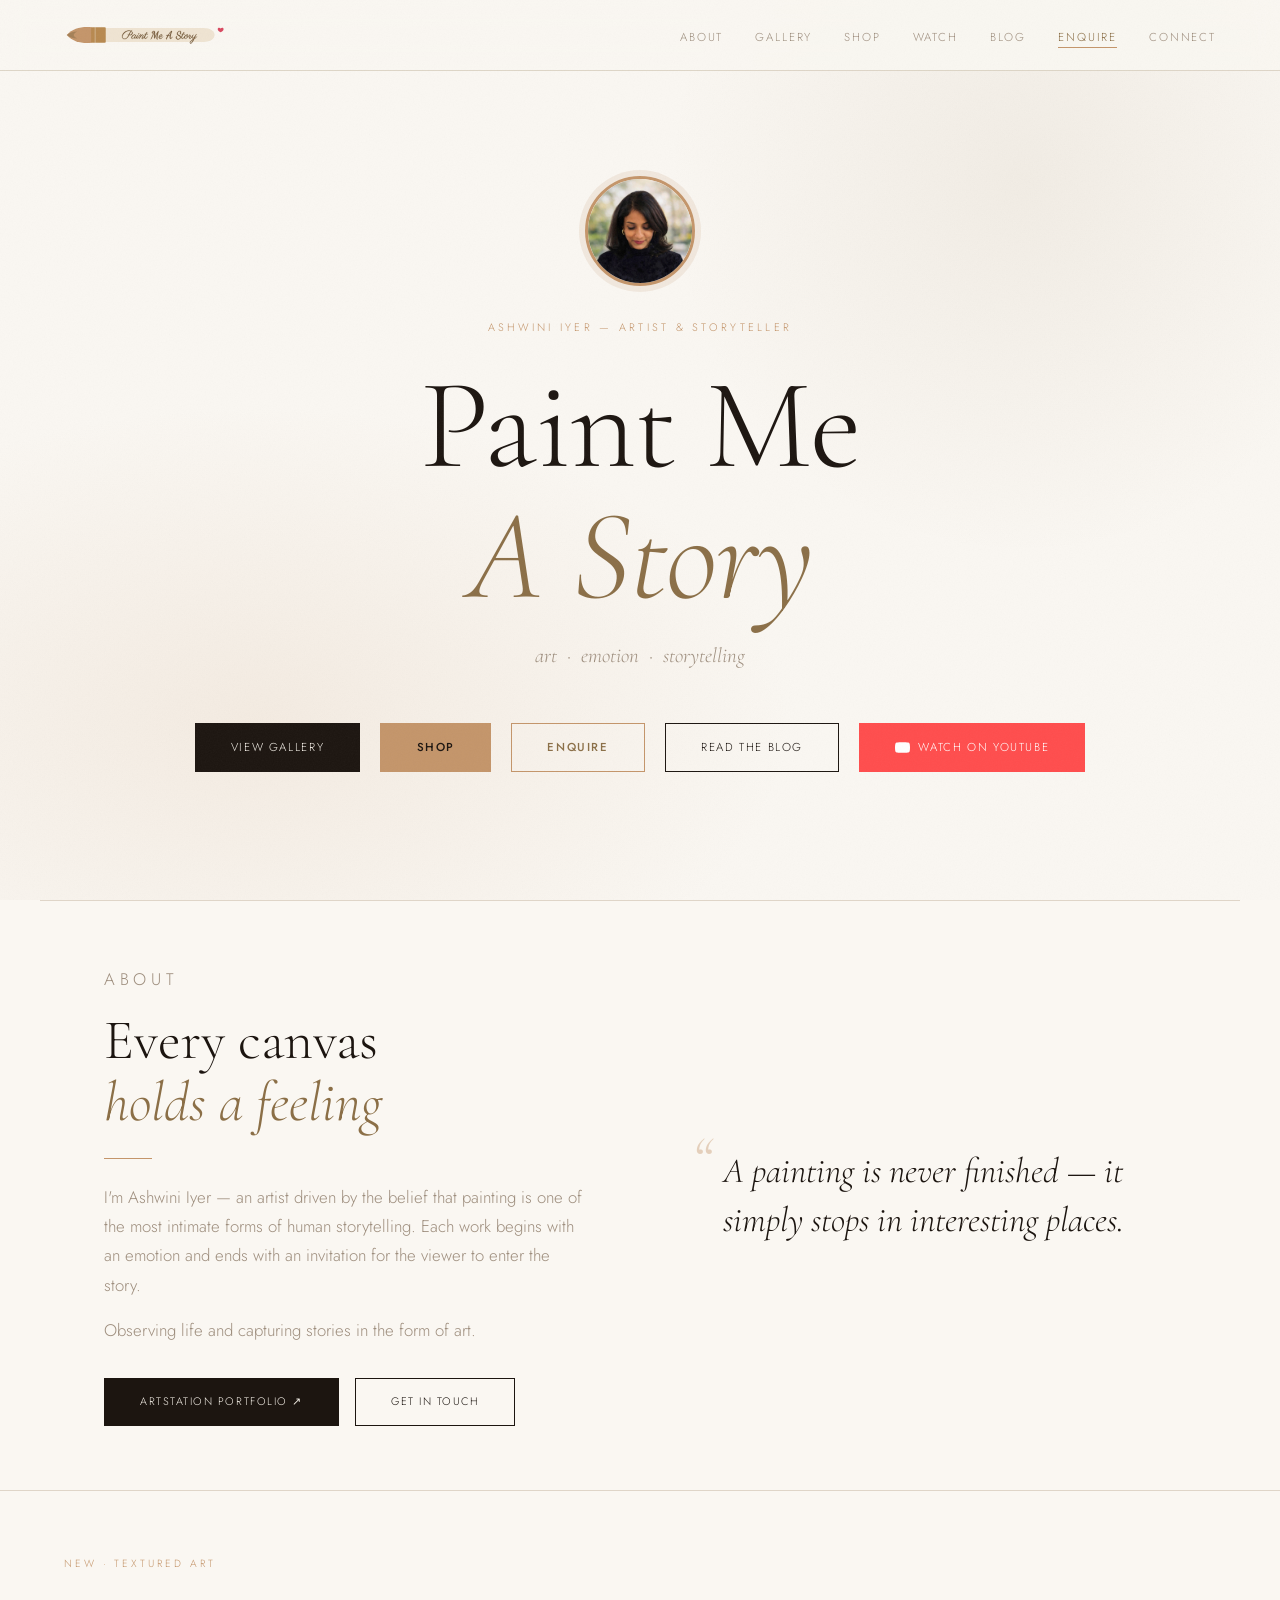
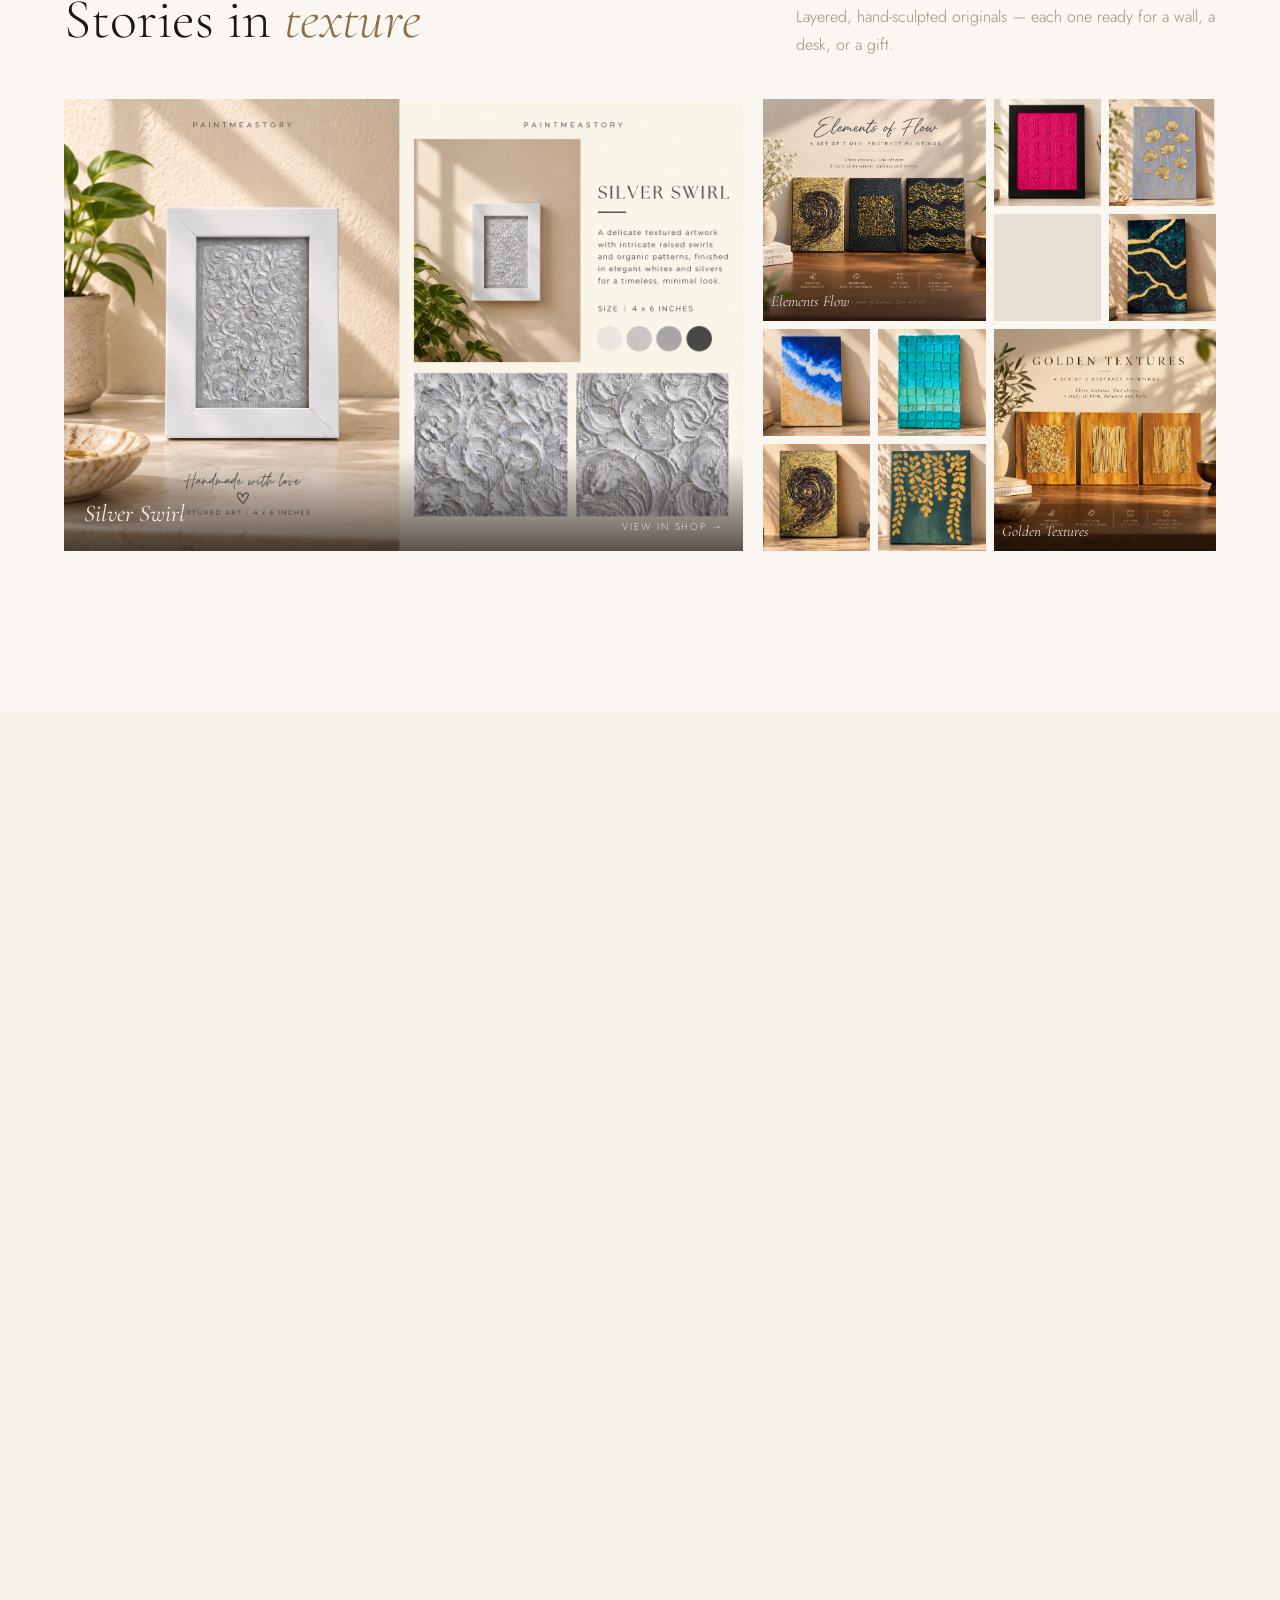
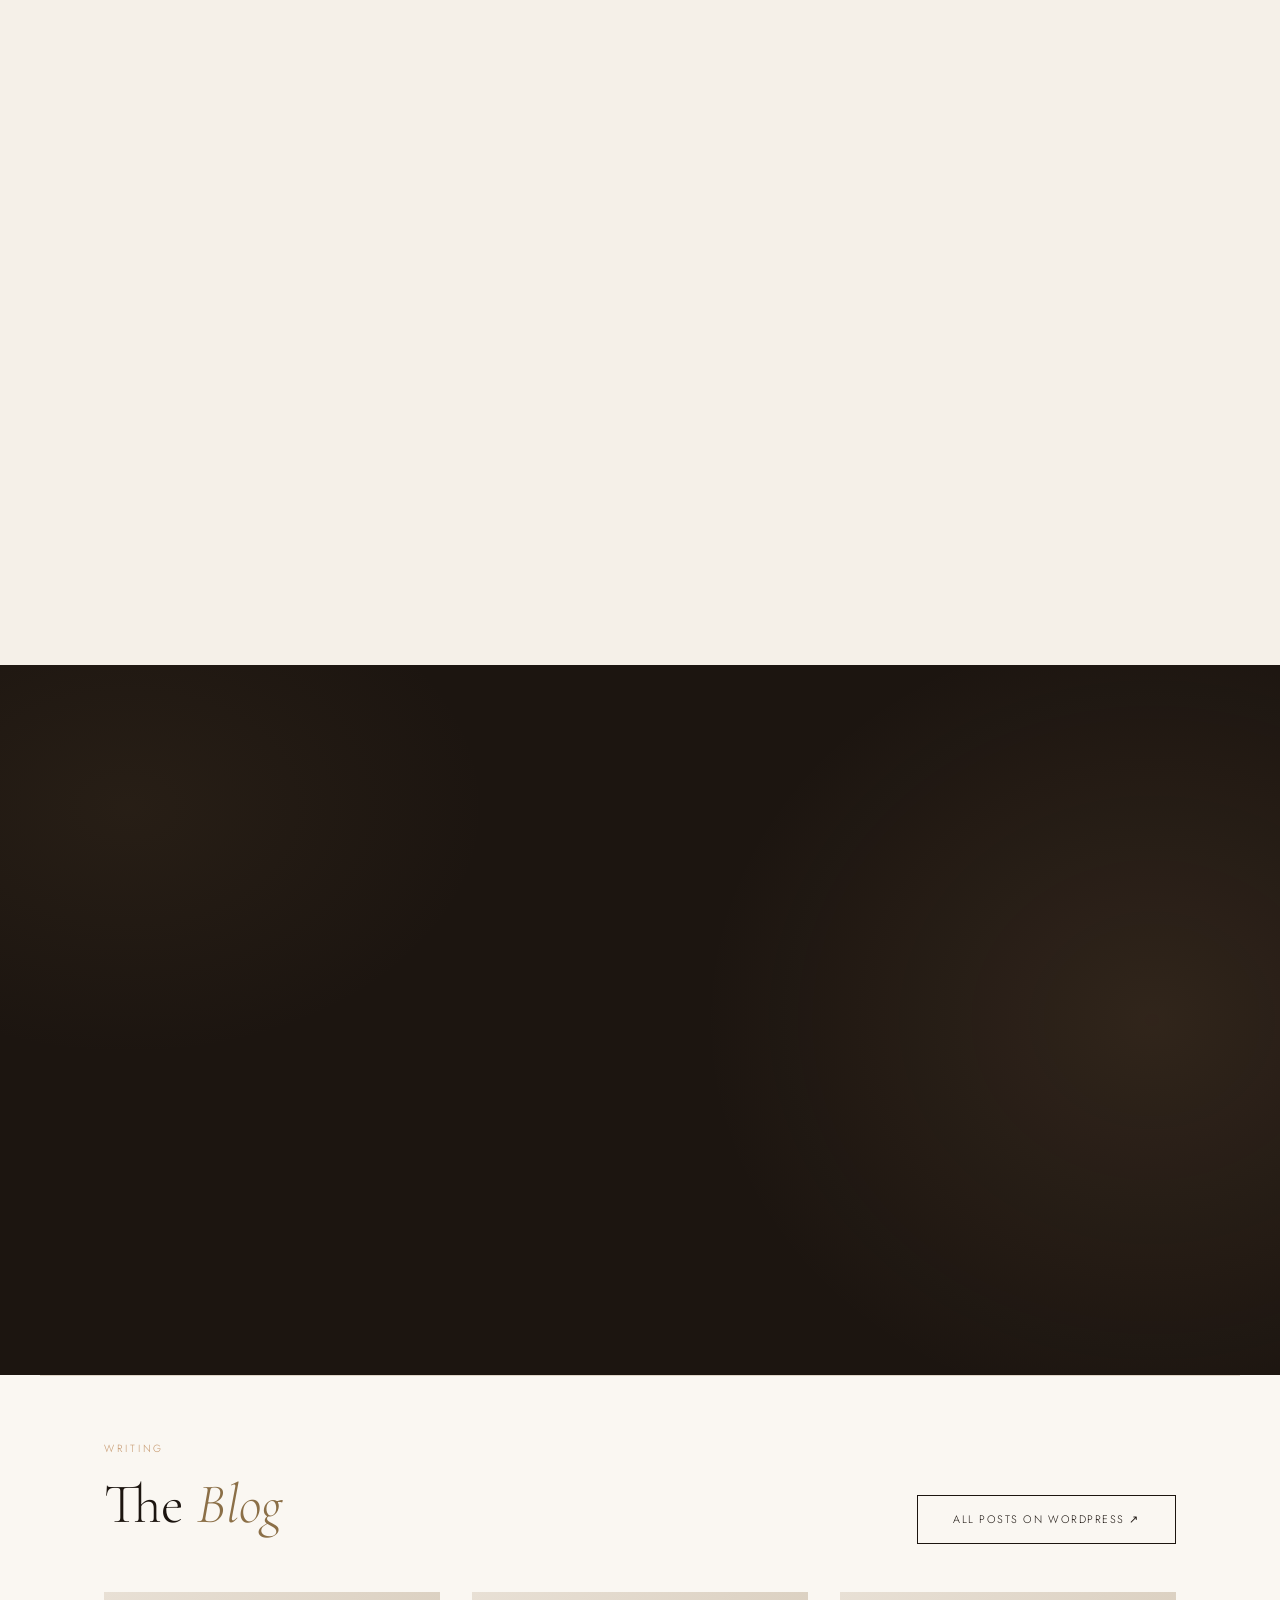
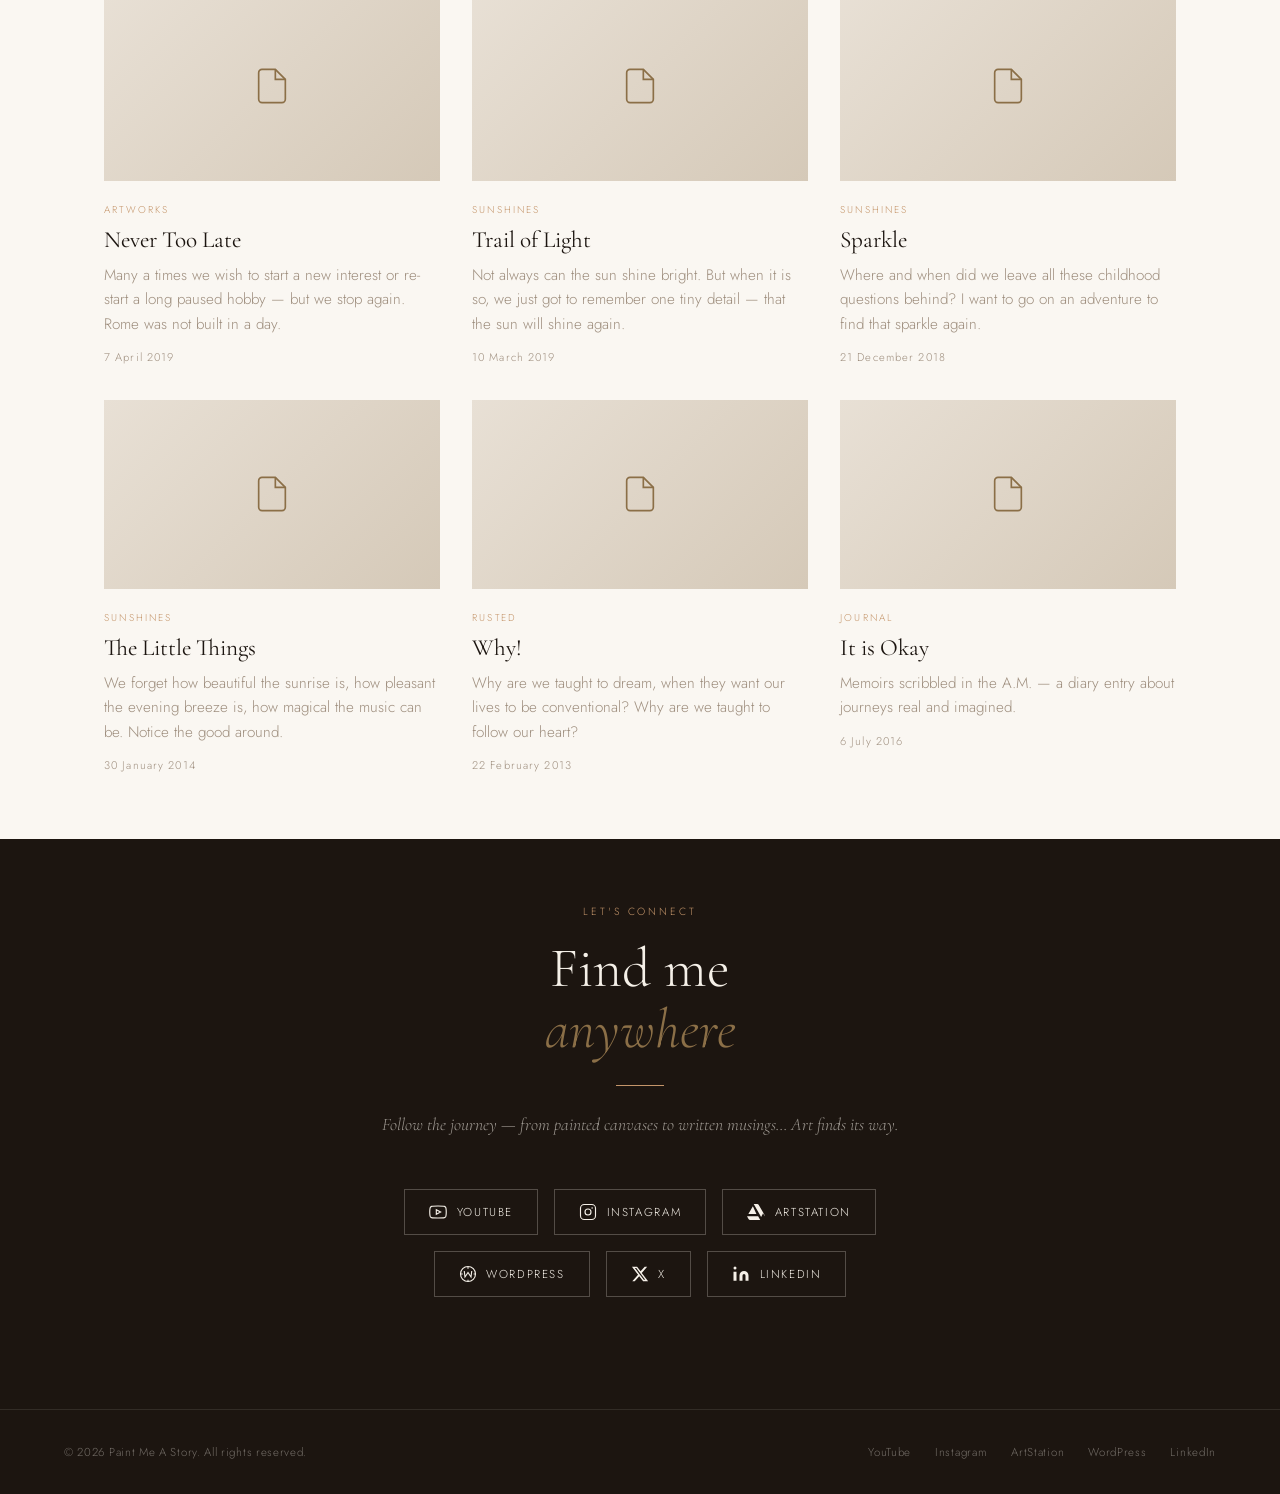
==== index.html @ 8c38423f "Update index.html" ====
<!DOCTYPE html>
<html lang="en">
<head>
  <meta charset="UTF-8" />
  <meta name="viewport" content="width=device-width, initial-scale=1.0" />
  <title>Paint Me A Story — art. emotion. storytelling.</title>
  <!-- LINK PREVIEWS (WhatsApp, Instagram, Facebook, X, LinkedIn…) -->
  <meta name="description" content="Paintings, textured art, stories and more." />
  <meta property="og:type" content="website" />
  <meta property="og:site_name" content="Paint Me A Story" />
  <meta property="og:url" content="https://www.paintmeastory.com/" />
  <meta property="og:title" content="Paint Me A Story — Ashwini Iyer" />
  <meta property="og:description" content="Paintings, textured art, stories and more." />
  <meta property="og:image" content="https://www.paintmeastory.com/images/share-home.jpg?v=3" />
  <meta property="og:image:secure_url" content="https://www.paintmeastory.com/images/share-home.jpg?v=3" />
  <meta property="og:image:type" content="image/jpeg" />
  <meta property="og:image:width" content="1200" />
  <meta property="og:image:height" content="630" />
  <meta property="og:image:alt" content="Paint Me A Story — textured paintings by Ashwini Iyer" />
  <meta name="twitter:card" content="summary_large_image" />
  <meta name="twitter:title" content="Paint Me A Story — Ashwini Iyer" />
  <meta name="twitter:description" content="Paintings, textured art, stories and more." />
  <meta name="twitter:image" content="https://www.paintmeastory.com/images/share-home.jpg?v=3" />
  <link rel="canonical" href="https://www.paintmeastory.com/" />

  <!-- FAVICON: palette icon, no extra file needed -->
  <link rel="icon" href="/logo/favicon.ico" sizes="48x48" />
  <link rel="icon" type="image/png" sizes="192x192" href="/logo/favicon.png" />
  <link rel="icon" type="image/svg+xml" href="/logo/favicon.svg" />
  <link rel="apple-touch-icon" href="/logo/apple-touch-icon.png" />

  <link rel="preconnect" href="https://fonts.googleapis.com" />
  <link rel="preconnect" href="https://fonts.gstatic.com" crossorigin />
  <link href="https://fonts.googleapis.com/css2?family=Cormorant+Garamond:ital,wght@0,300;0,400;0,600;1,300;1,400&family=Jost:wght@300;400;500&display=swap" rel="stylesheet" />

  <style>
    *, *::before, *::after { box-sizing: border-box; margin: 0; padding: 0; }
    :root {
      --cream:  #f5f0e8; --paper:  #faf7f2; --ink:    #1c1510;
      --warm:   #8b6f47; --accent: #c4956a; --muted:  #9e8e7e;
      --rule:   rgba(139,111,71,.25);
      --serif:  'Cormorant Garamond', Georgia, serif;
      --sans:   'Jost', sans-serif;
      --max:    1200px; --gap: clamp(2rem, 5vw, 4rem);
    }
    html { scroll-behavior: smooth; }
    body { background: var(--paper); color: var(--ink); font-family: var(--sans); font-size: 1.08rem; font-weight: 300; line-height: 1.75; overflow-x: hidden; }
    body::before { content: ''; position: fixed; inset: 0; background-image: url("data:image/svg+xml,%3Csvg xmlns='http://www.w3.org/2000/svg' width='200' height='200'%3E%3Cfilter id='n'%3E%3CfeTurbulence type='fractalNoise' baseFrequency='.75' numOctaves='4' stitchTiles='stitch'/%3E%3CfeColorMatrix type='saturate' values='0'/%3E%3C/filter%3E%3Crect width='100%25' height='100%25' filter='url(%23n)' opacity='.04'/%3E%3C/svg%3E"); pointer-events: none; z-index: 9999; }

    /* NAV */
    nav { position: fixed; top: 0; left: 0; right: 0; z-index: 100; padding: 1.25rem var(--gap); display: flex; align-items: center; justify-content: space-between; background: rgba(250,247,242,.88); backdrop-filter: blur(12px); border-bottom: 1px solid var(--rule); transition: padding .3s; }
    nav.scrolled { padding: .75rem var(--gap); }
    .nav-logo { font-family: var(--serif); font-size: 1.15rem; font-weight: 400; letter-spacing: .04em; color: var(--ink); text-decoration: none; }
    .logo-img { display: block; }   /* size is set inside logo/logo.svg */
    @media (max-width: 600px) { .logo-img { transform: scale(.67); transform-origin: left center; } }   /* 2/3 size on phones */
    .nav-links { display: flex; gap: 2rem; list-style: none; }
    .nav-links a { font-size: .72rem; letter-spacing: .16em; text-transform: uppercase; color: var(--muted); text-decoration: none; transition: color .2s; }
    .nav-links a:hover { color: var(--ink); }

    /* HERO */
    #hero { min-height: 100svh; display: grid; place-items: center; text-align: center; padding: 8rem var(--gap) 5rem; position: relative; overflow: hidden; }
    #hero::after { content: ''; position: absolute; inset: 0; background: radial-gradient(ellipse 60% 50% at 20% 80%, rgba(196,149,106,.12) 0%, transparent 70%), radial-gradient(ellipse 40% 60% at 80% 20%, rgba(139,111,71,.08) 0%, transparent 70%); pointer-events: none; }
    .hero-inner { position: relative; z-index: 1; }
    .hero-photo-wrap { margin-bottom: 2rem; opacity: 0; animation: fadeUp .8s .1s forwards; }
    .hero-photo { width: 110px; height: 110px; border-radius: 50%; object-fit: cover; border: 3px solid var(--accent); box-shadow: 0 0 0 6px rgba(196,149,106,.15); display: block; margin: 0 auto; }
    .hero-photo-placeholder { width: 110px; height: 110px; border-radius: 50%; background: linear-gradient(135deg,#e8e0d5,#d5c9b8); border: 3px solid var(--accent); box-shadow: 0 0 0 6px rgba(196,149,106,.15); display: flex; align-items: center; justify-content: center; margin: 0 auto; }
    .hero-eyebrow { font-size: .68rem; letter-spacing: .3em; text-transform: uppercase; color: var(--accent); margin-bottom: 1.5rem; opacity: 0; animation: fadeUp .8s .2s forwards; }
    .hero-title { font-family: var(--serif); font-size: clamp(3.5rem,10vw,8rem); font-weight: 300; line-height: 1.02; letter-spacing: -.01em; margin-bottom: 1rem; opacity: 0; animation: fadeUp .9s .4s forwards; }
    .hero-title em { font-style: italic; color: var(--warm); }
    .hero-sub { font-family: var(--serif); font-size: clamp(1rem,2vw,1.3rem); font-style: italic; color: var(--muted); margin-bottom: 3rem; opacity: 0; animation: fadeUp .9s .6s forwards; }
    .hero-cta { display: inline-flex; gap: 1.25rem; flex-wrap: wrap; justify-content: center; opacity: 0; animation: fadeUp .9s .8s forwards; }

    /* BUTTONS */
    .btn { font-family: var(--sans); font-size: .72rem; letter-spacing: .14em; text-transform: uppercase; text-decoration: none; padding: .85rem 2.2rem; border: 1px solid currentColor; transition: background .25s, color .25s; display: inline-flex; align-items: center; gap: .5rem; }
    .btn-dark  { background: var(--ink); color: var(--cream); border-color: var(--ink); }
    .btn-dark:hover  { background: var(--warm); border-color: var(--warm); }
    .btn-ghost { background: transparent; color: var(--ink); }
    .btn-gold { background: transparent; color: var(--warm); border-color: var(--accent); font-weight: 500; }
    .btn-gold:hover { background: var(--accent); color: var(--ink); border-color: var(--accent); }
    .btn-ghost:hover { background: var(--ink); color: var(--cream); }
    .btn-accent { background: var(--accent); color: var(--ink); border-color: var(--accent); font-weight: 500; }
    .btn-accent:hover { background: var(--warm); border-color: var(--warm); color: var(--cream); }
    .btn-outline-light { background: transparent; color: var(--cream); border-color: rgba(245,240,232,.4); }
    .btn-outline-light:hover { background: rgba(245,240,232,.08); border-color: var(--cream); }
    .btn-yt { background: #ff4d4d; color: #fff !important; border-color: #ff4d4d; }
    .btn-yt:hover { background: #cc0000; border-color: #cc0000; }

    /* SHARED */
    section { padding: var(--gap) var(--gap); }
    .section-label { font-size: .65rem; letter-spacing: .28em; text-transform: uppercase; color: var(--accent); margin-bottom: 1rem; }
    .section-title { font-family: var(--serif); font-size: clamp(2rem,5vw,3.5rem); font-weight: 300; line-height: 1.1; margin-bottom: .5rem; }
    .section-title em { font-style: italic; color: var(--warm); }
    .divider { width: 48px; height: 1px; background: var(--accent); margin: 1.5rem 0; }

    /* ABOUT */
    #about { max-width: var(--max); margin: 0 auto; display: grid; grid-template-columns: 1fr 1fr; gap: clamp(3rem,8vw,8rem); align-items: center; border-top: 1px solid var(--rule); }
    .about-text p { color: var(--muted); font-size: 1.05rem; margin-bottom: 1rem; }
    .about-quote { font-family: var(--serif); font-size: clamp(1.4rem,3vw,2.2rem); font-style: italic; line-height: 1.4; color: var(--ink); position: relative; padding-left: 2rem; }
    .about-quote::before { content: '\201C'; position: absolute; left: 0; top: -.3em; font-size: 4rem; color: var(--accent); opacity: .4; font-family: var(--serif); line-height: 1; }

    /* GALLERY */
    #gallery { background: var(--cream); max-width: 100%; }
    .gallery-header { max-width: var(--max); margin: 0 auto 3rem; display: flex; justify-content: space-between; align-items: flex-end; flex-wrap: wrap; gap: 1rem; }
    .gallery-grid { max-width: var(--max); margin: 0 auto; columns: 3; column-gap: 1rem; }
    .gallery-item { break-inside: avoid; margin-bottom: 1rem; overflow: hidden; position: relative; cursor: pointer; }
    .gallery-item img { width: 100%; display: block; transition: transform .5s cubic-bezier(.25,.46,.45,.94); filter: saturate(.9); }
    .gallery-item:hover img { transform: scale(1.04); filter: saturate(1); }
    .gallery-overlay { position: absolute; inset: 0; background: linear-gradient(to top,rgba(28,21,16,.7) 0%,transparent 50%); opacity: 0; transition: opacity .35s; display: flex; align-items: flex-end; padding: 1.25rem; }
    .gallery-item:hover .gallery-overlay { opacity: 1; }
    .gallery-overlay span { font-family: var(--serif); font-style: italic; font-size: 1rem; color: var(--cream); }
    .gallery-placeholder { background: linear-gradient(135deg,#e8e0d5 25%,#ddd5c8 100%); aspect-ratio: 3/4; display: flex; align-items: center; justify-content: center; }
    .gallery-placeholder:nth-child(2n) { aspect-ratio: 4/3; }
    .gallery-placeholder:nth-child(3n) { aspect-ratio: 1/1; }
    .gallery-placeholder svg { opacity: .25; }
    .load-more-wrap { text-align: center; margin-top: 2.5rem; }

    /* SHOP */
    #shop { background: var(--ink); color: var(--cream); position: relative; overflow: hidden; }
    #shop::before { content: ''; position: absolute; inset: 0; background: radial-gradient(ellipse 50% 80% at 90% 50%,rgba(196,149,106,.12) 0%,transparent 70%), radial-gradient(ellipse 40% 50% at 10% 20%,rgba(139,111,71,.1) 0%,transparent 70%); pointer-events: none; }
    .shop-inner { max-width: var(--max); margin: 0 auto; display: grid; grid-template-columns: 1fr 1fr; gap: clamp(3rem,8vw,8rem); align-items: start; position: relative; z-index: 1; }
    #shop .section-label { color: var(--accent); }
    #shop .section-title { color: var(--cream); }
    #shop .section-title em { color: var(--accent); }
    #shop .divider { background: var(--accent); }
    .shop-desc { color: rgba(245,240,232,.65); font-size: 1.05rem; margin-bottom: 1.5rem; }
    .shop-cta { margin-top: 2rem; display: flex; gap: 1rem; flex-wrap: wrap; }
    .shop-more { margin-top: 1.4rem; font-size: .8rem; }
    .shop-more a { color: rgba(245,240,232,.55); text-decoration: none; border-bottom: 1px solid rgba(245,240,232,.25); padding-bottom: 2px; }
    .shop-more a:hover { color: var(--accent); border-color: var(--accent); }
    #shop .anchor { position: absolute; top: 0; scroll-margin-top: 70px; }
    .shop-inner { align-items: center; }

    /* Shop clickable category cards */
    .shop-cards { display: grid; grid-template-columns: 1fr 1fr; gap: .85rem; }
    .shop-card { background: rgba(245,240,232,.06); border: 1px solid rgba(245,240,232,.12); padding: 1.4rem 1.2rem; text-decoration: none; display: flex; flex-direction: column; gap: .5rem; transition: background .25s, border-color .25s, transform .2s; }
    .shop-card:hover { background: rgba(196,149,106,.13); border-color: rgba(196,149,106,.5); transform: translateY(-3px); }
    .shop-card svg { opacity: .6; flex-shrink: 0; }
    .shop-card-label { font-family: var(--serif); font-size: 1.1rem; font-style: italic; color: var(--cream); }
    .shop-card-desc { font-size: .78rem; color: rgba(245,240,232,.45); line-height: 1.5; }
    .shop-card-cta { font-size: .65rem; letter-spacing: .15em; text-transform: uppercase; color: var(--accent); margin-top: auto; padding-top: .5rem; }

    /* YOUTUBE */
    #youtube { background: var(--paper); border-top: 1px solid var(--rule); }
    .youtube-inner { max-width: var(--max); margin: 0 auto; }
    .youtube-header { display: flex; justify-content: space-between; align-items: flex-end; flex-wrap: wrap; gap: 1rem; margin-bottom: 2.5rem; }
    .youtube-grid { display: grid; grid-template-columns: 1fr 1fr; gap: 1.5rem; }
    .yt-embed-wrap { position: relative; padding-bottom: 56.25%; height: 0; overflow: hidden; background: var(--ink); }
    .yt-embed-wrap iframe { position: absolute; top: 0; left: 0; width: 100%; height: 100%; border: none; }
    .yt-caption { font-family: var(--serif); font-style: italic; font-size: .95rem; color: var(--muted); margin-top: .6rem; }

    /* BLOG */
    #blog { max-width: var(--max); margin: 0 auto; border-top: 1px solid var(--rule); }
    .blog-grid { display: grid; grid-template-columns: repeat(auto-fill,minmax(280px,1fr)); gap: 2rem; margin-top: 2.5rem; }
    .blog-card { text-decoration: none; color: inherit; display: block; }
    .blog-card-img { width: 100%; aspect-ratio: 16/9; object-fit: cover; display: block; filter: saturate(.85); transition: filter .3s, transform .4s; }
    .blog-card-img-wrap { overflow: hidden; }
    .blog-card:hover .blog-card-img { filter: saturate(1.05); transform: scale(1.03); }
    .blog-card-body { padding: 1.25rem 0 0; }
    .blog-tag { font-size: .62rem; letter-spacing: .22em; text-transform: uppercase; color: var(--accent); margin-bottom: .5rem; }
    .blog-card-title { font-family: var(--serif); font-size: 1.45rem; font-weight: 400; line-height: 1.25; margin-bottom: .5rem; }
    .blog-card-excerpt { font-size: .95rem; color: var(--muted); line-height: 1.6; }
    .blog-card-date { font-size: .7rem; color: var(--muted); letter-spacing: .1em; margin-top: .75rem; }
    .blog-placeholder-img { width: 100%; aspect-ratio: 16/9; background: linear-gradient(135deg,#e8e0d5,#d5c9b8); display: flex; align-items: center; justify-content: center; }

    /* CONNECT */
    #connect { background: var(--ink); color: var(--cream); text-align: center; }
    #connect .section-label { color: var(--accent); }
    #connect .section-title { color: var(--cream); }
    #connect .divider { background: var(--accent); margin-inline: auto; }
    .connect-inner { max-width: 600px; margin: 0 auto; }
    .connect-desc { color: rgba(245,240,232,.6); margin-bottom: 3rem; font-family: var(--serif); font-style: italic; font-size: 1.1rem; }
    .social-grid { display: flex; flex-wrap: wrap; gap: 1rem; justify-content: center; margin-bottom: 3rem; }
    .social-link { display: flex; align-items: center; gap: .6rem; text-decoration: none; font-size: .72rem; letter-spacing: .14em; text-transform: uppercase; color: var(--cream); padding: .75rem 1.5rem; border: 1px solid rgba(245,240,232,.25); transition: border-color .25s, background .25s; }
    .social-link:hover { border-color: var(--accent); background: rgba(196,149,106,.1); }
    .social-link svg { flex-shrink: 0; }

    /* FOOTER */
    footer { background: var(--ink); border-top: 1px solid rgba(245,240,232,.1); padding: 2rem var(--gap); display: flex; justify-content: space-between; align-items: center; flex-wrap: wrap; gap: 1rem; }
    footer p { font-size: .72rem; color: rgba(245,240,232,.4); letter-spacing: .06em; }
    footer a { color: rgba(245,240,232,.4); text-decoration: none; font-size: .72rem; letter-spacing: .06em; transition: color .2s; }
    footer a:hover { color: var(--accent); }

    /* LIGHTBOX */
    #lightbox { display: none; position: fixed; inset: 0; background: rgba(28,21,16,.95); z-index: 200; align-items: center; justify-content: center; padding: 2rem; }
    #lightbox.open { display: flex; }
    #lightbox img { max-width: 90vw; max-height: 90vh; object-fit: contain; }
    #lightbox-close { position: absolute; top: 1.5rem; right: 1.5rem; background: none; border: none; color: var(--cream); font-size: 2rem; cursor: pointer; line-height: 1; opacity: .7; }
    #lightbox-close:hover { opacity: 1; }

    /* ANIMATIONS */
    @keyframes fadeUp { from { opacity:0; transform:translateY(24px); } to { opacity:1; transform:translateY(0); } }
    .reveal { opacity:0; transform:translateY(32px); transition:opacity .7s,transform .7s; }
    .reveal.visible { opacity:1; transform:none; }
    .spinner { width:32px; height:32px; border:2px solid var(--rule); border-top-color:var(--accent); border-radius:50%; animation:spin .8s linear infinite; margin:3rem auto; }
    @keyframes spin { to { transform:rotate(360deg); } }

    /* RESPONSIVE */
    @media (max-width:768px) {
      #about { grid-template-columns:1fr; }
      .shop-inner { grid-template-columns:1fr; }
      .youtube-grid { grid-template-columns:1fr; }
      .gallery-grid { columns:2; }
      .nav-links { display:none; }
      footer { flex-direction:column; text-align:center; }
    }
    @media (max-width:480px) {
      .gallery-grid { columns:1; }
      .shop-cards { grid-template-columns:1fr; }
    }
  

    /* TEXTURED ART SHOWCASE */
    #textured { background: var(--paper); border-top: 1px solid var(--rule); }
    .tx-inner { max-width: var(--max); margin: 0 auto; }
    .tx-head { display: flex; justify-content: space-between; align-items: flex-end; flex-wrap: wrap; gap: 1rem; margin-bottom: 2.5rem; }
    .tx-head p.tx-sub { color: var(--muted); font-size: 1rem; max-width: 420px; }
    .tx-grid { display: grid; grid-template-columns: minmax(0, 1.5fr) minmax(0, 1fr); gap: 1.25rem; align-items: stretch; }
    .tx-feature { position: relative; display: block; overflow: hidden; background: #e8e0d5; text-decoration: none; min-width: 0; }
    .tx-feature img { position: absolute; inset: 0; }
    .tx-feature img { width: 100%; height: 100%; object-fit: cover; display: block; transition: transform .8s cubic-bezier(.25,.46,.45,.94), opacity .6s; }
    .tx-feature:hover img { transform: scale(1.03); }
    .tx-feature .tx-cap { position: absolute; left: 0; right: 0; bottom: 0; padding: 2.5rem 1.25rem 1rem; background: linear-gradient(to top, rgba(28,21,16,.72), transparent); color: var(--cream); display: flex; justify-content: space-between; align-items: flex-end; gap: 1rem; }
    .tx-cap strong { font-family: var(--serif); font-style: italic; font-weight: 400; font-size: 1.5rem; }
    .tx-cap span { font-size: .62rem; letter-spacing: .18em; text-transform: uppercase; opacity: .85; white-space: nowrap; }
    .tx-mosaic { display: grid; grid-template-columns: repeat(4, 1fr); grid-auto-flow: dense; gap: 8px; align-content: start; }
    .tx-tile.set { grid-column: span 2; grid-row: span 2; aspect-ratio: auto; }
    .tx-tile.set.a { grid-column: 1 / 3; grid-row: 1 / 3; }
    .tx-tile.set.b { grid-column: 3 / 5; grid-row: 3 / 5; }
    .tx-tile.set img { position: absolute; inset: 0; object-position: 50% 55%; }
    .tx-tile.set .tx-name { opacity: 1; font-size: .95rem; }
    .tx-tile { position: relative; aspect-ratio: 1/1; overflow: hidden; background: #e8e0d5; display: block; }
    .tx-tile img { width: 100%; height: 100%; object-fit: cover; object-position: 50% 60%; display: block; transition: transform .5s, opacity .6s; }
    .tx-tile.land img { position: absolute; left: 0; top: -16.67%; width: 200%; height: 133.34%; max-width: none; object-fit: fill; }
    .tx-tile:hover img { transform: scale(1.08); }
    .tx-tile.swap img, .tx-feature.swap img { opacity: 0; }
    .tx-tile .tx-name { position: absolute; inset: auto 0 0 0; padding: 1rem .5rem .4rem; font-family: var(--serif); font-style: italic; font-size: .85rem; color: var(--cream); background: linear-gradient(to top, rgba(28,21,16,.7), transparent); opacity: 0; transition: opacity .3s; }
    .tx-tile:hover .tx-name { opacity: 1; }
    .tx-foot { display: flex; justify-content: space-between; align-items: center; flex-wrap: wrap; gap: 1rem; margin-top: 1.75rem; padding-top: 1.25rem; border-top: 1px solid var(--rule); }
    .tx-stats { font-size: .7rem; letter-spacing: .16em; text-transform: uppercase; color: var(--muted); }
    @media (max-width: 860px) { .tx-grid { grid-template-columns: 1fr; } .tx-feature { aspect-ratio: 3/2; } }

    .nav-links a.nav-enquire { color: var(--warm); border-bottom: 1px solid var(--accent); padding-bottom: 2px; }
    /* BACK TO TOP */
    .to-top { position: fixed; right: clamp(1rem, 3vw, 2rem); bottom: clamp(1rem, 3vw, 2rem); z-index: 150; display: flex; align-items: center; gap: .5rem; background: var(--ink); color: var(--cream); border: none; padding: .75rem 1.1rem .75rem .95rem; font-family: var(--sans); font-size: .62rem; letter-spacing: .18em; text-transform: uppercase; cursor: pointer; box-shadow: 0 10px 28px rgba(28,21,16,.25); opacity: 0; visibility: hidden; transform: translateY(12px); transition: opacity .3s, transform .3s, visibility .3s, background .2s; }
    .to-top.show { opacity: 1; visibility: visible; transform: none; }
    .to-top:hover { background: var(--warm); }
    .to-top svg { width: 14px; height: 14px; }
    @media (max-width: 640px) { .to-top span { display: none; } .to-top { padding: .8rem; border-radius: 50%; } }
  </style>
</head>
<body>

<!-- NAV -->
<nav id="nav">
  <a href="#hero" class="nav-logo"><img src="logo/logo.svg" alt="Paint Me A Story" class="logo-img" /></a>
  <ul class="nav-links">
    <li><a href="#about">About</a></li>
    <li><a href="#gallery">Gallery</a></li>
    <li><a href="shop.html">Shop</a></li>
    <li><a href="#youtube">Watch</a></li>
    <li><a href="#blog">Blog</a></li>
    <li><a href="#enquire" class="nav-enquire">Enquire</a></li>
    <li><a href="#connect">Connect</a></li>
  </ul>
</nav>

<!-- HERO -->
<section id="hero">
  <div class="hero-inner">
    <div class="hero-photo-wrap">
      <img class="hero-photo" src="images/photo.png" alt="Ashwini Iyer"
        onerror="this.style.display='none'; this.nextElementSibling.style.display='flex';" />
      <div class="hero-photo-placeholder" style="display:none;">
        <svg width="40" height="40" viewBox="0 0 24 24" fill="none" stroke="#8b6f47" stroke-width="1">
          <path d="M20 21v-2a4 4 0 0 0-4-4H8a4 4 0 0 0-4 4v2"/><circle cx="12" cy="7" r="4"/>
        </svg>
      </div>
    </div>
    <p class="hero-eyebrow">Ashwini Iyer — Artist &amp; Storyteller</p>
    <h1 class="hero-title">Paint Me<br><em>A Story</em></h1>
    <p class="hero-sub">art &nbsp;·&nbsp; emotion &nbsp;·&nbsp; storytelling</p>
    <div class="hero-cta">
      <a href="#gallery" class="btn btn-dark">View Gallery</a>
      <a href="shop.html" class="btn btn-accent">Shop</a>
      <a href="enquire.html" class="btn btn-gold">Enquire</a>
	  <a href="#blog" class="btn btn-ghost">Read the Blog</a>
      <a href="https://youtube.com/@paintmeastoryofficial" target="_blank" class="btn btn-yt">
        <svg width="15" height="15" viewBox="0 0 24 24" fill="currentColor">
          <path d="M23.5 6.2a3 3 0 0 0-2.1-2.1C19.5 3.6 12 3.6 12 3.6s-7.5 0-9.4.5A3 3 0 0 0 .5 6.2 31 31 0 0 0 0 12a31 31 0 0 0 .5 5.8 3 3 0 0 0 2.1 2.1c1.9.5 9.4.5 9.4.5s7.5 0 9.4-.5a3 3 0 0 0 2.1-2.1A31 31 0 0 0 24 12a31 31 0 0 0-.5-5.8z"/>
          <polygon points="9.75 15.02 15.5 12 9.75 8.98 9.75 15.02" fill="white"/>
        </svg>
        Watch on YouTube
      </a>
    </div>
  </div>
</section>

<!-- ABOUT -->
<section id="about">
  <div class="about-text reveal">
    <p class="section-label">About</p>
    <h2 class="section-title">Every canvas<br><em>holds a feeling</em></h2>
    <div class="divider"></div>
    <p>I'm Ashwini Iyer — an artist driven by the belief that painting is one of the most intimate forms of human storytelling. Each work begins with an emotion and ends with an invitation for the viewer to enter the story.</p>
    <p>Observing life and capturing stories in the form of art.</p>
    <div style="margin-top:2rem; display:flex; gap:1rem; flex-wrap:wrap;">
      <a href="https://www.artstation.com/ashwiniiyer" target="_blank" class="btn btn-dark" style="font-size:.68rem;">ArtStation Portfolio ↗</a>
      <a href="enquire.html" class="btn btn-ghost" style="font-size:.68rem;">Get In Touch</a>
    </div>
  </div>
  <div class="reveal" style="animation-delay:.15s">
    <blockquote class="about-quote">
      A painting is never finished — it simply stops in interesting places.
    </blockquote>
  </div>
</section>

<!-- TEXTURED ART SHOWCASE -->
<section id="textured">
  <div class="tx-inner">
    <div class="tx-head reveal">
      <div>
        <p class="section-label">New · Textured Art</p>
        <h2 class="section-title">Stories in <em>texture</em></h2>
      </div>
      <p class="tx-sub">Layered, hand-sculpted originals — each one ready for a wall, a desk, or a gift.</p>
    </div>
    <div class="tx-grid reveal">
      <a class="tx-feature" id="tx-feature" href="shop.html"><img alt="" /><div class="tx-cap"><strong id="tx-feature-name"></strong><span>View in shop →</span></div></a>
      <div class="tx-mosaic" id="tx-mosaic"></div>
    </div>
    <div class="tx-foot reveal">
      <span class="tx-stats" id="tx-stats"></span>
      <div style="display:flex; gap:.75rem; flex-wrap:wrap;">
        <a href="shop.html#commission" class="btn btn-ghost" style="font-size:.68rem;">Commission a piece</a>
        <a href="shop.html" class="btn btn-dark" style="font-size:.68rem;">Visit the shop →</a>
      </div>
    </div>
  </div>
</section>

<!-- GALLERY -->
<section id="gallery">
  <div class="gallery-header reveal">
    <div>
      <p class="section-label">Gallery</p>
      <h2 class="section-title">Selected <em>Works</em></h2>
    </div>
    <a href="https://www.artstation.com/ashwiniiyer" target="_blank" class="btn btn-ghost" style="font-size:.68rem;">Full Portfolio on ArtStation ↗</a>
  </div>
  <div class="gallery-grid" id="gallery-grid">
    <div class="spinner" id="gallery-spinner"></div>
  </div>
  <div class="load-more-wrap reveal">
    <a href="https://www.artstation.com/ashwiniiyer" target="_blank" class="btn btn-ghost">See All Paintings on ArtStation ↗</a>
  </div>
</section>

<!-- SHOP & ENQUIRE -->
<section id="shop">
  <span id="enquire" class="anchor"></span>
  <div class="shop-inner">
    <div class="reveal">
      <p class="section-label">Shop &amp; Enquire</p>
      <h2 class="section-title">Own a piece of<br><em>the story</em></h2>
      <div class="divider"></div>
      <p class="shop-desc">Original textured paintings, commissions, bottle art and prints — browse the shop, or write to me about anything you have in mind.</p>
      <div class="shop-cta">
        <a href="shop.html" class="btn btn-accent" style="font-size:.68rem;">Shop Textured Art →</a>
        <a href="enquire.html" class="btn btn-outline-light" style="font-size:.68rem;">Write to me</a>
      </div>
      <p class="shop-more"><a href="https://www.artstation.com/ashwiniiyer" target="_blank" rel="noopener">See my full portfolio on ArtStation ↗</a></p>
    </div>

    <div class="shop-cards reveal" style="transition-delay:.15s;">
      <a href="shop.html" class="shop-card">
        <svg width="26" height="26" viewBox="0 0 24 24" fill="none" stroke="#c4956a" stroke-width="1.3" stroke-linecap="round" stroke-linejoin="round"><rect x="3" y="3" width="18" height="18" rx="2"/><path d="M7 15c2-3 3 1 5-2s3 1 5-2"/><path d="M7 10c2-2 3 1 5-1"/></svg>
        <span class="shop-card-label">Textured Art</span>
        <span class="shop-card-desc">Original hand-sculpted paintings, singles &amp; sets.</span>
        <span class="shop-card-cta">Shop →</span>
      </a>
      <a href="enquire.html?topic=commission" class="shop-card">
        <svg width="26" height="26" viewBox="0 0 24 24" fill="none" stroke="#c4956a" stroke-width="1.3" stroke-linecap="round" stroke-linejoin="round"><path d="M12 20h9M16.5 3.5a2.1 2.1 0 0 1 3 3L7 19l-4 1 1-4z"/></svg>
        <span class="shop-card-label">Commissions</span>
        <span class="shop-card-desc">A painting made just for you — your colours, your story.</span>
        <span class="shop-card-cta">Commission →</span>
      </a>
      <a href="enquire.html?topic=bottle" class="shop-card">
        <svg width="26" height="26" viewBox="0 0 24 24" fill="none" stroke="#c4956a" stroke-width="1.3" stroke-linecap="round" stroke-linejoin="round"><path d="M9 2h6v3l2.5 3.5V20a2 2 0 0 1-2 2h-7a2 2 0 0 1-2-2V8.5L9 5z"/><path d="M6.5 12h11"/></svg>
        <span class="shop-card-label">Bottle Art</span>
        <span class="shop-card-desc">Hand-painted bottles — keepsakes &amp; gifts.</span>
        <span class="shop-card-cta">Enquire →</span>
      </a>
      <a href="enquire.html?topic=prints" class="shop-card">
        <svg width="26" height="26" viewBox="0 0 24 24" fill="none" stroke="#c4956a" stroke-width="1.3" stroke-linecap="round" stroke-linejoin="round"><path d="M6 9V2h12v7"/><path d="M6 18H4a2 2 0 0 1-2-2v-5a2 2 0 0 1 2-2h16a2 2 0 0 1 2 2v5a2 2 0 0 1-2 2h-2"/><rect x="6" y="14" width="12" height="8"/></svg>
        <span class="shop-card-label">Prints</span>
        <span class="shop-card-desc">Signed fine art prints, ready to frame.</span>
        <span class="shop-card-cta">Enquire →</span>
      </a>
      <a href="enquire.html?topic=collab" class="shop-card">
        <svg width="26" height="26" viewBox="0 0 24 24" fill="none" stroke="#c4956a" stroke-width="1.3" stroke-linecap="round" stroke-linejoin="round"><circle cx="8" cy="8" r="3"/><circle cx="16" cy="8" r="3"/><path d="M2 20c0-3 3-5 6-5s6 2 6 5M10 20c0-3 3-5 6-5s6 2 6 5"/></svg>
        <span class="shop-card-label">Collaborations</span>
        <span class="shop-card-desc">Workshops, brands &amp; events.</span>
        <span class="shop-card-cta">Enquire →</span>
      </a>
      <a href="enquire.html?topic=hello" class="shop-card">
        <svg width="26" height="26" viewBox="0 0 24 24" fill="none" stroke="#c4956a" stroke-width="1.3" stroke-linecap="round" stroke-linejoin="round"><path d="M4 4h16v12H8l-4 4z"/></svg>
        <span class="shop-card-label">Just Hello</span>
        <span class="shop-card-desc">Questions, ideas or kind words.</span>
        <span class="shop-card-cta">Write →</span>
      </a>
    </div>
  </div>
</section>

<!-- YOUTUBE -->

<!-- BLOG -->
<section id="blog">
  <div class="gallery-header reveal">
    <div>
      <p class="section-label">Writing</p>
      <h2 class="section-title">The <em>Blog</em></h2>
    </div>
    <a href="https://themoonlightmemoirs.wordpress.com/" target="_blank" class="btn btn-ghost" style="font-size:.68rem;">All Posts on WordPress ↗</a>
  </div>
  <div class="blog-grid" id="blog-grid">
    <div class="spinner" id="blog-spinner"></div>
  </div>
</section>

<!-- CONNECT -->
<section id="connect">
  <div class="connect-inner">
    <p class="section-label">Let's Connect</p>
    <h2 class="section-title">Find me<br><em>anywhere</em></h2>
    <div class="divider"></div>
    <p class="connect-desc">Follow the journey — from painted canvases to written musings... Art finds its way.</p>
    <div class="social-grid">

      <a href="https://youtube.com/@paintmeastoryofficial" target="_blank" class="social-link">
        <svg width="18" height="18" viewBox="0 0 24 24" fill="none" stroke="currentColor" stroke-width="1.5">
          <path d="M22.54 6.42a2.78 2.78 0 0 0-1.95-1.96C18.88 4 12 4 12 4s-6.88 0-8.59.46A2.78 2.78 0 0 0 1.46 6.42 29 29 0 0 0 1 12a29 29 0 0 0 .46 5.58 2.78 2.78 0 0 0 1.95 1.96C5.12 20 12 20 12 20s6.88 0 8.59-.46a2.78 2.78 0 0 0 1.96-1.96A29 29 0 0 0 23 12a29 29 0 0 0-.46-5.58z"/>
          <polygon points="9.75 15.02 15.5 12 9.75 8.98 9.75 15.02"/>
        </svg>
        YouTube
      </a>

      <a href="https://instagram.com/paintmeastoryofficial" target="_blank" class="social-link">
        <svg width="18" height="18" viewBox="0 0 24 24" fill="none" stroke="currentColor" stroke-width="1.5">
          <rect x="2" y="2" width="20" height="20" rx="5" ry="5"/>
          <circle cx="12" cy="12" r="4"/>
          <circle cx="17.5" cy="6.5" r="1" fill="currentColor" stroke="none"/>
        </svg>
        Instagram
      </a>

      <a href="https://www.artstation.com/ashwiniiyer" target="_blank" class="social-link">
        <svg width="18" height="18" viewBox="0 0 24 24" fill="currentColor">
          <path d="M0 17.723l2.027 3.505h.001a2.424 2.424 0 0 0 2.164 1.333h13.457l-2.792-4.838H0zm24 .025c0-.484-.143-.935-.388-1.314L15.728 2.728a2.424 2.424 0 0 0-2.164-1.333H8.945l9.883 17.113 2.143-3.714c.175-.31.256-.641.256-.993zM7.83 4.256L1.816 14.8h10.747L7.83 4.256z"/>
        </svg>
        ArtStation
      </a>

      <a href="https://themoonlightmemoirs.wordpress.com/" target="_blank" class="social-link">
        <svg width="18" height="18" viewBox="0 0 24 24" fill="none" stroke="currentColor" stroke-width="1.5">
          <path d="M12 2C6.48 2 2 6.48 2 12s4.48 10 10 10 10-4.48 10-10S17.52 2 12 2z"/>
          <path d="M2.48 12h2.5m14.54 0h2.5M12 2.48v2.5m0 14.54v2.5"/>
          <path d="M7 8l1 8 4-6 4 6 1-8"/>
        </svg>
        WordPress
      </a>

      <a href="https://x.com/paintmeastory" target="_blank" class="social-link">
        <svg width="18" height="18" viewBox="0 0 24 24" fill="currentColor">
          <path d="M18.244 2.25h3.308l-7.227 8.26 8.502 11.24H16.17l-5.214-6.817L4.99 21.75H1.68l7.73-8.835L1.254 2.25H8.08l4.713 6.231zm-1.161 17.52h1.833L7.084 4.126H5.117z"/>
        </svg>
        X
      </a>

      <a href="https://www.linkedin.com/in/ashwini-srinivasan-iyer" target="_blank" class="social-link">
        <svg width="18" height="18" viewBox="0 0 24 24" fill="currentColor">
          <path d="M16 8a6 6 0 0 1 6 6v7h-4v-7a2 2 0 0 0-2-2 2 2 0 0 0-2 2v7h-4v-7a6 6 0 0 1 6-6z"/>
          <rect x="2" y="9" width="4" height="12"/>
          <circle cx="4" cy="4" r="2"/>
        </svg>
        LinkedIn
      </a>

    </div>
  </div>
</section>

<!-- FOOTER -->
<footer>
  <p>© 2026 Paint Me A Story. All rights reserved.</p>
  <div style="display:flex; gap:1.5rem; flex-wrap:wrap;">
    <a href="https://youtube.com/@paintmeastoryofficial" target="_blank">YouTube</a>
    <a href="https://instagram.com/paintmeastoryofficial" target="_blank">Instagram</a>
    <a href="https://www.artstation.com/ashwiniiyer" target="_blank">ArtStation</a>
    <a href="https://themoonlightmemoirs.wordpress.com/" target="_blank">WordPress</a>
    <a href="https://www.linkedin.com/in/ashwini-srinivasan-iyer" target="_blank">LinkedIn</a>
  </div>
</footer>

<!-- LIGHTBOX -->
<div id="lightbox">
  <button id="lightbox-close">×</button>
  <img id="lightbox-img" src="" alt="" />
</div>

<script>
  // NAV SCROLL
  const nav = document.getElementById('nav');
  window.addEventListener('scroll', () => { nav.classList.toggle('scrolled', window.scrollY > 60); });

  // REVEAL ON SCROLL
  const observer = new IntersectionObserver((entries) => {
    entries.forEach(e => { if (e.isIntersecting) e.target.classList.add('visible'); });
  }, { threshold: 0.1 });
  document.querySelectorAll('.reveal').forEach(el => observer.observe(el));

  // LIGHTBOX
  const lightbox      = document.getElementById('lightbox');
  const lightboxImg   = document.getElementById('lightbox-img');
  const lightboxClose = document.getElementById('lightbox-close');
  function openLightbox(src, alt) { lightboxImg.src = src; lightboxImg.alt = alt; lightbox.classList.add('open'); document.body.style.overflow = 'hidden'; }
  lightboxClose.addEventListener('click', () => { lightbox.classList.remove('open'); document.body.style.overflow = ''; });
  lightbox.addEventListener('click', e => { if (e.target === lightbox) { lightbox.classList.remove('open'); document.body.style.overflow = ''; } });

  // GALLERY
  function loadGallery() {
    const grid = document.getElementById('gallery-grid');
    document.getElementById('gallery-spinner').remove();
    const paintings = [
      { src: 'https://cdnb.artstation.com/p/assets/images/images/028/893/741/large/ashwini-iyer-picsart-09-24-01-40-44-01-02.jpg?1595851457', title: 'Autumn Lady' },
      { src: 'https://cdnb.artstation.com/p/assets/images/images/028/895/759/large/ashwini-iyer-52ddf156-37fe-4f1f-b586-1523f4dbf314-03-02.jpg?1595856685', title: 'Mandala' },
      { src: 'https://cdna.artstation.com/p/assets/images/images/028/886/474/large/ashwini-iyer-img-20180807-014518-01.jpg?1595829631', title: 'Pencil Sketch' },
      { src: 'https://cdnb.artstation.com/p/assets/images/images/028/917/653/large/ashwini-iyer-img-20200703-202907-253.jpg?1595915626', title: 'Abstract' },
      { src: 'https://cdnb.artstation.com/p/assets/images/images/041/717/919/large/ashwini-iyer-asset.jpg?1632481389', title: 'Ocean Art' },
      { src: 'https://cdnb.artstation.com/p/assets/images/images/028/917/507/large/ashwini-iyer-20200728-111041.jpg?1595915005', title: 'Art Therapy' },
      { src: 'https://cdna.artstation.com/p/assets/images/images/041/717/880/large/ashwini-iyer-asset.jpg?1632481285', title: 'Digital Art' },
      { src: 'https://cdnb.artstation.com/p/assets/images/images/028/917/859/large/ashwini-iyer-20200722-200921.jpg?1595916524', title: 'Acrylic Art' },
      // { src: 'URL', title: 'Title' },
    ];
    paintings.forEach(item => {
      const div = document.createElement('div');
      div.className = 'gallery-item reveal';
      const img = document.createElement('img');
      img.src = item.src; img.alt = item.title; img.loading = 'lazy';
      img.onerror = function() { div.classList.add('gallery-placeholder'); this.style.display = 'none'; };
      const overlay = document.createElement('div');
      overlay.className = 'gallery-overlay';
      overlay.innerHTML = '<span>' + item.title + '</span>';
      div.appendChild(img); div.appendChild(overlay);
      div.addEventListener('click', () => openLightbox(item.src, item.title));
      grid.appendChild(div); observer.observe(div);
    });
  }

  // BLOG
  function loadBlog() {
    const grid = document.getElementById('blog-grid');
    document.getElementById('blog-spinner').remove();
    const posts = [
      { url: 'https://themoonlightmemoirs.wordpress.com/2019/04/07/never-too-late/', title: 'Never Too Late', tag: 'Artworks', excerpt: 'Many a times we wish to start a new interest or re-start a long paused hobby — but we stop again. Rome was not built in a day.', img: 'https://themoonlightmemoirs.wordpress.com/wp-content/uploads/2019/04/screenshot_20190407-2057072.png', date: '7 April 2019' },
      { url: 'https://themoonlightmemoirs.wordpress.com/2019/03/10/2025/', title: 'Trail of Light', tag: 'Sunshines', excerpt: 'Not always can the sun shine bright. But when it is so, we just got to remember one tiny detail — that the sun will shine again.', img: 'https://themoonlightmemoirs.wordpress.com/wp-content/uploads/2019/03/light_trails_605196.jpg', date: '10 March 2019' },
      { url: 'https://themoonlightmemoirs.wordpress.com/2018/12/21/sparkle/', title: 'Sparkle', tag: 'Sunshines', excerpt: 'Where and when did we leave all these childhood questions behind? I want to go on an adventure to find that sparkle again.', img: 'https://themoonlightmemoirs.wordpress.com/wp-content/uploads/2018/12/moana.jpg', date: '21 December 2018' },
      { url: 'https://themoonlightmemoirs.wordpress.com/2014/01/30/thelittlethings/', title: 'The Little Things', tag: 'Sunshines', excerpt: 'We forget how beautiful the sunrise is, how pleasant the evening breeze is, how magical the music can be. Notice the good around.', img: 'https://themoonlightmemoirs.wordpress.com/wp-content/uploads/2014/01/rain-paper-boat-wallpaper-desktop.jpg', date: '30 January 2014' },
      { url: 'https://themoonlightmemoirs.wordpress.com/2013/02/22/why/', title: 'Why!', tag: 'Rusted', excerpt: 'Why are we taught to dream, when they want our lives to be conventional? Why are we taught to follow our heart?', img: 'https://themoonlightmemoirs.wordpress.com/wp-content/uploads/2016/06/question-mark-hd-wallpaper15.jpg', date: '22 February 2013' },
      { url: 'https://themoonlightmemoirs.wordpress.com/2016/07/06/it-is-okay/', title: 'It is Okay', tag: 'Journal', excerpt: 'Memoirs scribbled in the A.M. — a diary entry about journeys real and imagined.', img: 'https://themoonlightmemoirs.wordpress.com/wp-content/uploads/2016/07/sad-alone-old-lady-lovesove-2236.jpg', date: '6 July 2016' },
      // { url: '', title: '', tag: '', excerpt: '', img: '', date: '' },
    ];
    function makePlaceholder() {
      const ph = document.createElement('div'); ph.className = 'blog-placeholder-img';
      ph.innerHTML = '<svg width="40" height="40" viewBox="0 0 24 24" fill="none" stroke="#8b6f47" stroke-width="1"><path d="M14 2H6a2 2 0 0 0-2 2v16a2 2 0 0 0 2 2h12a2 2 0 0 0 2-2V8z"/><polyline points="14 2 14 8 20 8"/></svg>';
      return ph;
    }
    posts.forEach(post => {
      const card = document.createElement('a');
      card.href = post.url; card.target = '_blank'; card.className = 'blog-card reveal';
      if (post.img) {
        const wrap = document.createElement('div'); wrap.className = 'blog-card-img-wrap';
        const im = document.createElement('img'); im.className = 'blog-card-img'; im.src = post.img; im.alt = post.title; im.loading = 'lazy';
        im.onerror = function() { wrap.replaceWith(makePlaceholder()); };
        wrap.appendChild(im); card.appendChild(wrap);
      } else { card.appendChild(makePlaceholder()); }
      const body = document.createElement('div'); body.className = 'blog-card-body';
      body.innerHTML = '<p class="blog-tag">' + post.tag + '</p><h3 class="blog-card-title">' + post.title + '</h3><p class="blog-card-excerpt">' + post.excerpt + '</p><p class="blog-card-date">' + post.date + '</p>';
      card.appendChild(body); grid.appendChild(card); observer.observe(card);
    });
  }


  // TEXTURED ART SHOWCASE — reads the same textured-art folder as the shop
  const TX_REPO = 'paintmeastoryofficial-hub/paintmeastory', TX_FOLDER = 'textured-art';
  const TX_BACKUP = [
  '01-lavender-grove.png', '02-pastel-layers.png', '03-ocean-tones.png', '04-golden-blooms.png',
  '05-sunlit.png', '06-blue-blooms.png', '07-golden-whirl.png', '08-elements-flow.png',
  '09-amber-haze.png', '10-golden-textures.jpg', '13-golden-rays.png', '14-golden-impressions.png',
  '15-golden-bloom.png', '16-midnight-rivers.png', '17-golden-orbit.png', '18-silver-blues.png',
  '19-ember-pulse.png', '20-pink-cascade.png', '21-coastal-calm.png', '22-tides.png',
  '23-ember-flow.png', '24-pink-rhythm.png', '25-silver-swirl.png', '26-golden-cascade.png',
  '27-strings.png', '28-summer-blues.png', '29-little-hearts-4x6in.png', '30-intersect-4x6in.png'
];
  const txExt = /\.(jpe?g|png|webp|gif|avif)$/i;
  const txTitle = f => f.replace(txExt, '').replace(/^\d+[\s._-]*/, '')
    .replace(/[\s._-]*\d+(?:\.\d+)?\s*[x×]\s*\d+(?:\.\d+)?(?:\s*in(?:ch(?:es)?)?)?$/i, '').replace(/[-_]+/g, ' ').trim()
    .replace(/\b\w/g, c => c.toUpperCase()).replace(/(?!^)\b(Of|And|The|In|On|A|An|To|For|With)\b/g, w => w.toLowerCase()) || 'Untitled';
  const txShuffle = a => { a = a.slice(); for (let i = a.length - 1; i > 0; i--) { const j = Math.floor(Math.random() * (i + 1)); [a[i], a[j]] = [a[j], a[i]]; } return a; };
  async function txFiles() {
    try {
      const r = await fetch('https://api.github.com/repos/' + TX_REPO + '/contents/' + TX_FOLDER, { cache: 'no-store' });
      if (!r.ok) throw 0;
      const f = (await r.json()).filter(x => x.type === 'file' && txExt.test(x.name)).map(x => x.name);
      try { localStorage.setItem('pmas-files', JSON.stringify(f)); } catch (e) {}
      return f;
    } catch (e) {
      try { const s = JSON.parse(localStorage.getItem('pmas-files') || 'null'); if (s && s.length) return s; } catch (e2) {}
      return TX_BACKUP;
    }
  }
  // WHERE THE PAINTING SITS in each picture (left, top, right, bottom as a share of the
  // picture), so small tiles can zoom in on it. New uploads use a typical position.
  const FOCUS = {
    '01': [0.142, 0.288, 0.45, 0.712], '02': [0.138, 0.306, 0.404, 0.719], '03': [0.154, 0.25, 0.392, 0.738],
    '04': [0.12, 0.12, 0.39, 0.77], '05': [0.121, 0.319, 0.45, 0.769], '06': [0.175, 0.25, 0.421, 0.75],
    '07': [0.179, 0.288, 0.408, 0.731], '08': [0.133, 0.358, 0.9, 0.858], '09': [0.146, 0.231, 0.433, 0.762],
    '10': [0.133, 0.375, 0.9, 0.858], '13': [0.067, 0.175, 0.45, 0.769], '14': [0.067, 0.294, 0.45, 0.7],
    '15': [0.179, 0.256, 0.417, 0.762], '16': [0.171, 0.256, 0.404, 0.725], '17': [0.179, 0.288, 0.383, 0.725],
    '18': [0.079, 0.156, 0.45, 0.781], '19': [0.129, 0.188, 0.417, 0.712], '20': [0.129, 0.269, 0.45, 0.719],
    '21': [0.158, 0.25, 0.4, 0.731], '22': [0.06, 0.37, 0.45, 0.75], '23': [0.067, 0.238, 0.45, 0.856],
    '24': [0.133, 0.194, 0.412, 0.712], '25': [0.15, 0.32, 0.41, 0.8], '26': [0.158, 0.288, 0.425, 0.744],
    '27': [0.16, 0.24, 0.4, 0.73], '28': [0.125, 0.306, 0.446, 0.756], '29': [0.172, 0.263, 0.42, 0.783], '30': [0.179, 0.291, 0.365, 0.723]
  };
  const FOCUS_DEFAULT = [0.12, 0.25, 0.42, 0.75];
  
  // Zoom a tile's picture onto the painting, whatever shape the tile is
  function cropTo(tile, file) {
    const img = tile.querySelector('img');
    const apply = () => {
      const W = img.naturalWidth, H = img.naturalHeight, r = tile.getBoundingClientRect();
      if (!W) return;
    if (!r.width || !r.height) {          // not on screen yet: crop as soon as it gets a size
      if (!tile._ro && 'ResizeObserver' in window) {
        tile._ro = new ResizeObserver(() => { const q = tile.getBoundingClientRect(); if (q.width && q.height) { tile._ro.disconnect(); tile._ro = null; apply(); } });
        tile._ro.observe(tile);
      }
      return;
    }
      const n = (file.match(/^(\d+)/) || [])[1];
      const k = n && Object.keys(FOCUS).find(x => Number(x) === Number(n));
      const [l, t, rr, b] = k ? FOCUS[k] : FOCUS_DEFAULT;
      const A = r.width / r.height;
      const bw = (rr - l) * W, bh = (b - t) * H, cx = (l + rr) / 2 * W, cy = (t + b) / 2 * H;
      let ch = Math.max(bh, bw / A) * 1.14, cw = ch * A;   // always the whole painting, never cut
      const maxW = W / H > 1.2 ? W / 2 : W;            // promo cards: stay on the photo side
    if (cw > maxW) { cw = maxW; ch = cw / A; }
      if (ch > H) { ch = H; cw = ch * A; }
      const x0 = Math.min(Math.max(cx - cw / 2, 0), maxW - cw), y0 = Math.min(Math.max(cy - ch / 2, 0), H - ch);   // painting centred, even space above and below
      Object.assign(img.style, { position: 'absolute', maxWidth: 'none', objectFit: 'fill',
        width: (W / cw * 100) + '%', height: (H / ch * 100) + '%', left: (-x0 / cw * 100) + '%', top: (-y0 / ch * 100) + '%' });
    };
    tile._crop = apply;
    if (img.complete && img.naturalWidth) apply(); else img.addEventListener('load', apply, { once: true });
  }
  const focusBox = file => { const n = (file.match(/^(\d+)/) || [])[1]; const k = n && Object.keys(FOCUS).find(x => Number(x) === Number(n)); return k ? FOCUS[k] : FOCUS_DEFAULT; };
  // painting's own shape (width / height), from its box in a 3:2 promo card
  const paintShape = file => { const [l, t, r, b] = focusBox(file); return (r - l) * 1.5 / (b - t); };
  
  async function loadTextured() {
    const files = (await txFiles()).filter(f => txExt.test(f));
    if (!files.length) { document.getElementById('textured').style.display = 'none'; return; }
    const src = f => TX_FOLDER + '/' + encodeURIComponent(f);
    const link = f => 'shop.html#view=' + encodeURIComponent(f);
    // the sets of three get their own large tiles in the mosaic
    const TX_SETS = ['08', '10'];
    const num = f => (f.match(/^(\d+)/) || [])[1];
    const isSet3 = f => TX_SETS.some(x => num(f) && Number(num(f)) === Number(x)) || /(^|[-_\s])set([-_.\s]|$)/i.test(f);
    const setFiles = txShuffle(files.filter(isSet3)).slice(0, 2);
    const pool = txShuffle(files.filter(f => !setFiles.includes(f)));
    // featured: a landscape promo card shows best here
    const feat = document.getElementById('tx-feature'), featImg = feat.querySelector('img');
    const setFeature = f => { featImg.src = src(f); featImg.alt = txTitle(f); feat.href = link(f); document.getElementById('tx-feature-name').textContent = txTitle(f); };
    setFeature(pool[0]);
    // mosaic of squares
    const box = document.getElementById('tx-mosaic');
    const singles = 16 - setFiles.length * 4;                 // 4 × 4 grid; each set fills 2 × 2
    const shown = pool.slice(1, 1 + singles), spare = pool.slice(1 + singles);
    const fill = (a, f) => {
      a.href = link(f); a.title = txTitle(f); a.setAttribute('aria-label', 'View ' + txTitle(f));
      const im = a.querySelector('img');
      im.onload = () => a.classList.remove('swap');
      im.src = src(f); a.querySelector('.tx-name').textContent = txTitle(f); a._f = f;
      if (!a.classList.contains('set')) cropTo(a, f);
    };
    const addTile = (f, cls) => { const a = document.createElement('a'); a.className = 'tx-tile' + (cls ? ' ' + cls : ''); a.innerHTML = '<img alt="" loading="lazy" /><span class="tx-name"></span>'; fill(a, f); box.appendChild(a); return a; };
    setFiles.forEach((f, i) => addTile(f, 'set ' + (i ? 'b' : 'a')));
    shown.forEach(f => addTile(f));
    const recrop = () => [...box.children].forEach(t => t._crop && t._crop());
    requestAnimationFrame(recrop);
    window.addEventListener('resize', recrop);
    const n = files.length;
    document.getElementById('tx-stats').textContent = n + ' original' + (n > 1 ? 's' : '') + ' · sets and single canvases · new pieces added often';
    // gently swap pictures now and then
    if (!spare.length) return;
    const hovering = el => window.matchMedia('(hover: hover) and (pointer: fine)').matches && el.matches(':hover');
    let k = 0;
    setInterval(() => {
      if (document.hidden) return;
      if (++k % 4 === 0) {                                   // every 4th change, the big one
        if (hovering(feat)) return;
        const next = spare.shift(); spare.push(feat._f || pool[0]);
        feat.classList.add('swap'); setTimeout(() => { featImg.onload = () => feat.classList.remove('swap'); setFeature(next); feat._f = next; }, 600);
        return;
      }
      if (hovering(box)) return;
      const tiles = [...box.children].filter(x => !x.classList.contains('set')), t = tiles[Math.floor(Math.random() * tiles.length)];
      const next = spare.shift(); spare.push(t._f);
      t.classList.add('swap'); setTimeout(() => fill(t, next), 600);
    }, 3500);
  }

  loadTextured();
  loadGallery();
  loadBlog();
</script>


<button class="to-top" id="to-top" aria-label="Back to top">
  <svg viewBox="0 0 24 24" fill="none" stroke="currentColor" stroke-width="2" stroke-linecap="round" stroke-linejoin="round"><path d="M12 19V5M5 12l7-7 7 7"/></svg><span>Top</span>
</button>
<script>
  (function () {
    var b = document.getElementById('to-top');
    var onScroll = function () { b.classList.toggle('show', window.scrollY > 700); };
    window.addEventListener('scroll', onScroll, { passive: true }); onScroll();
    b.addEventListener('click', function () { window.scrollTo({ top: 0, behavior: 'smooth' }); });
  })();
</script>
</body>
</html>
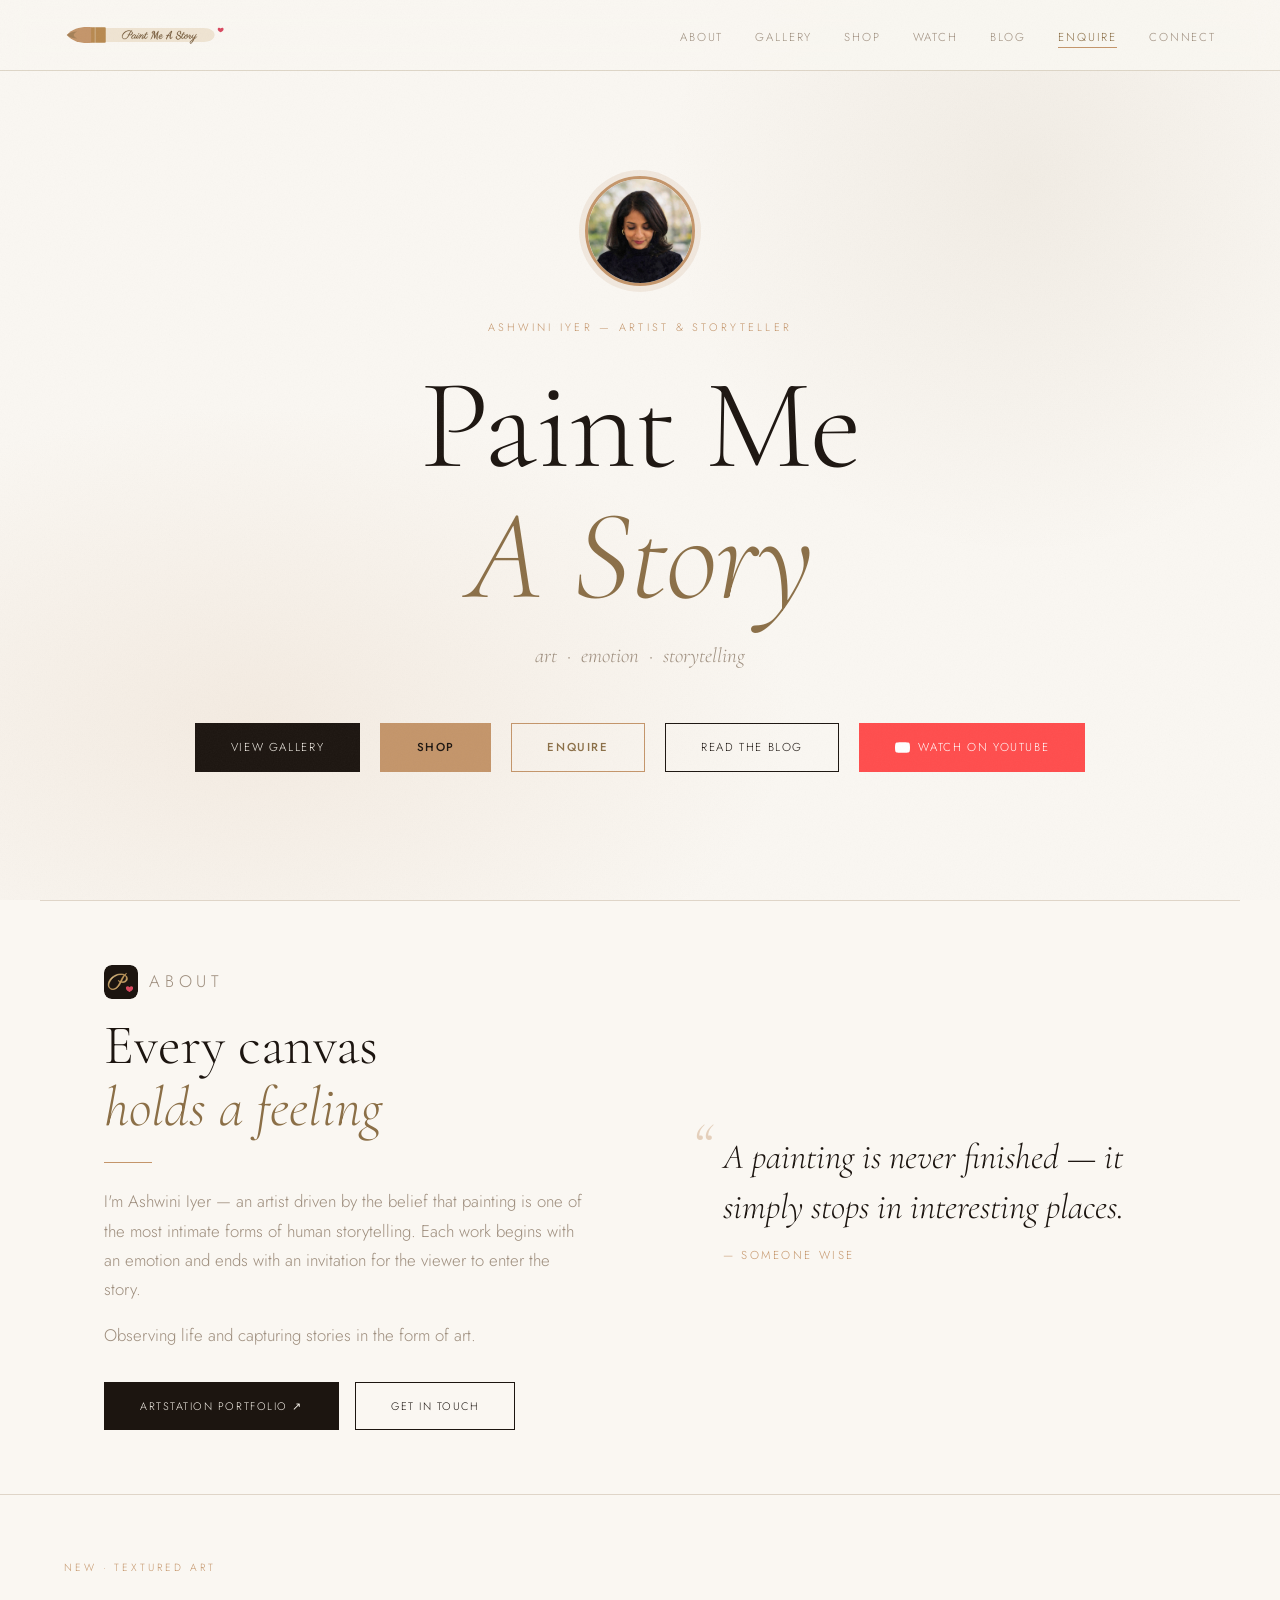
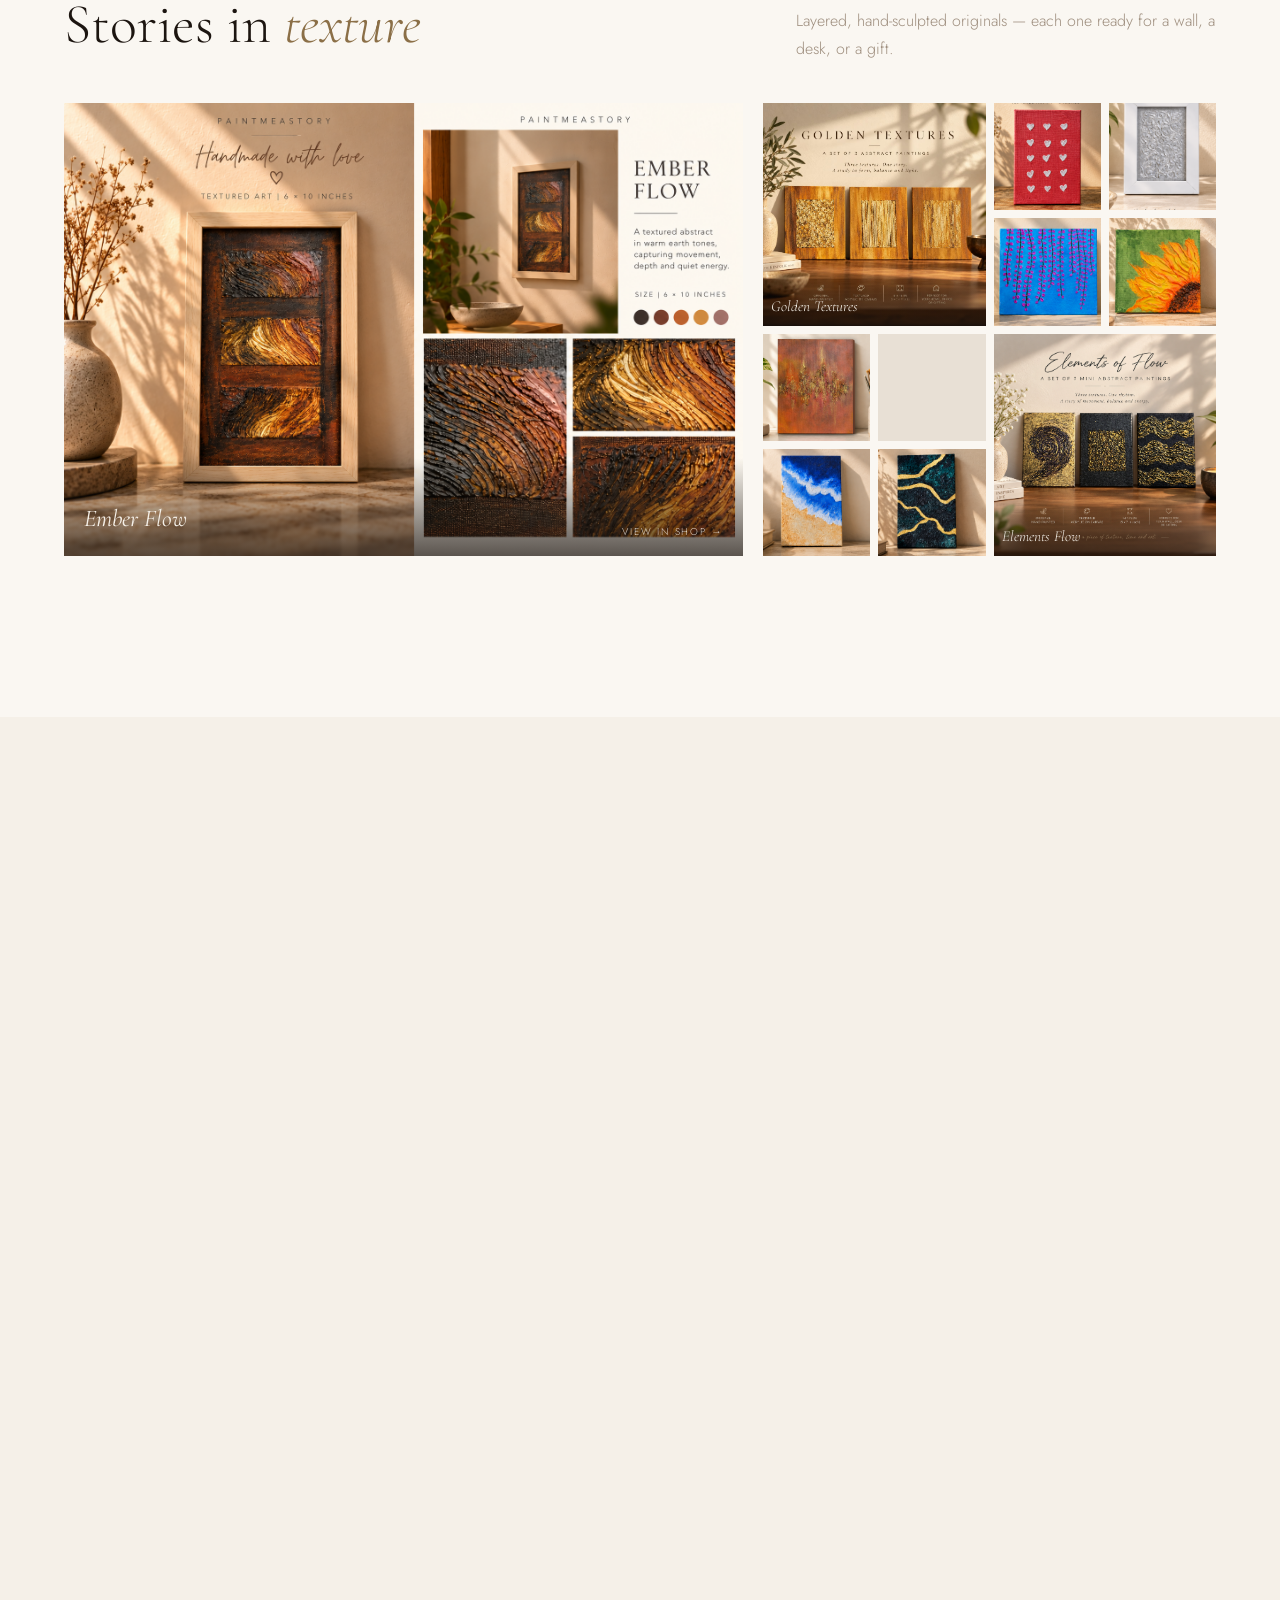
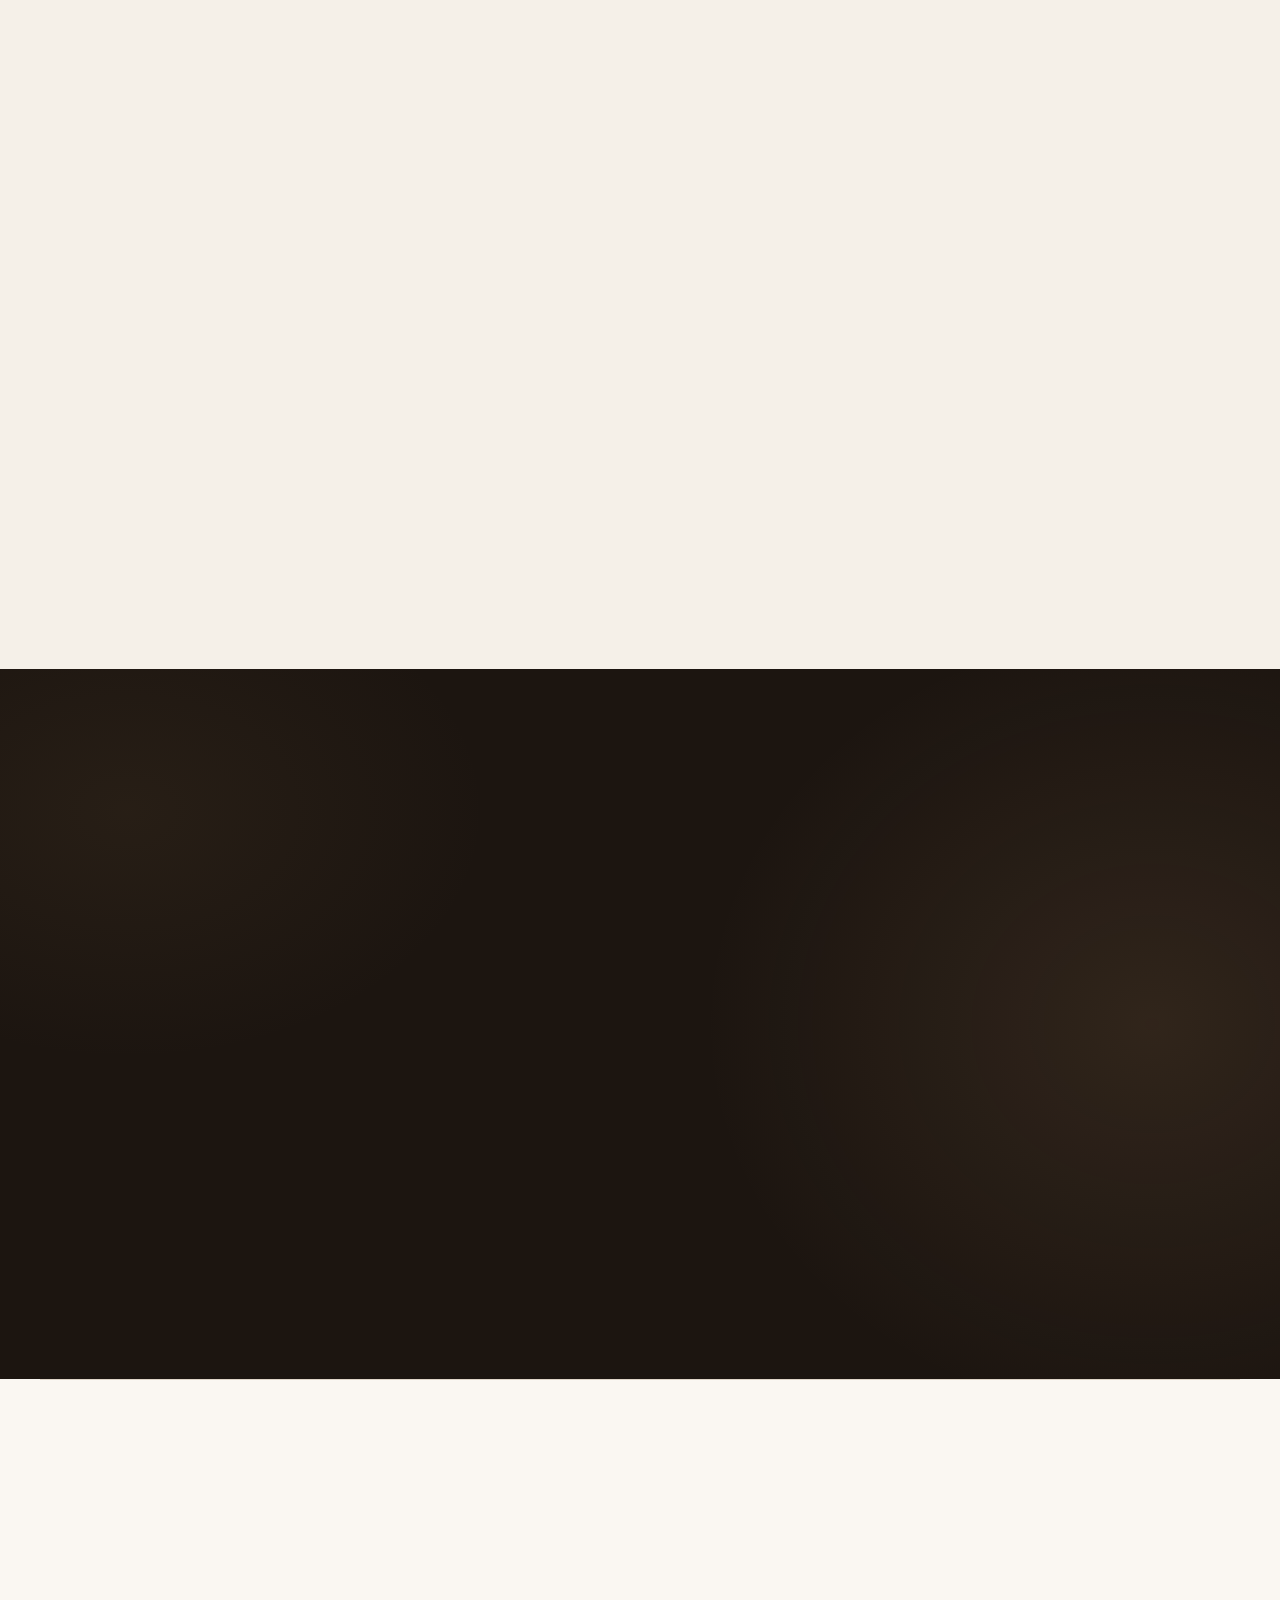
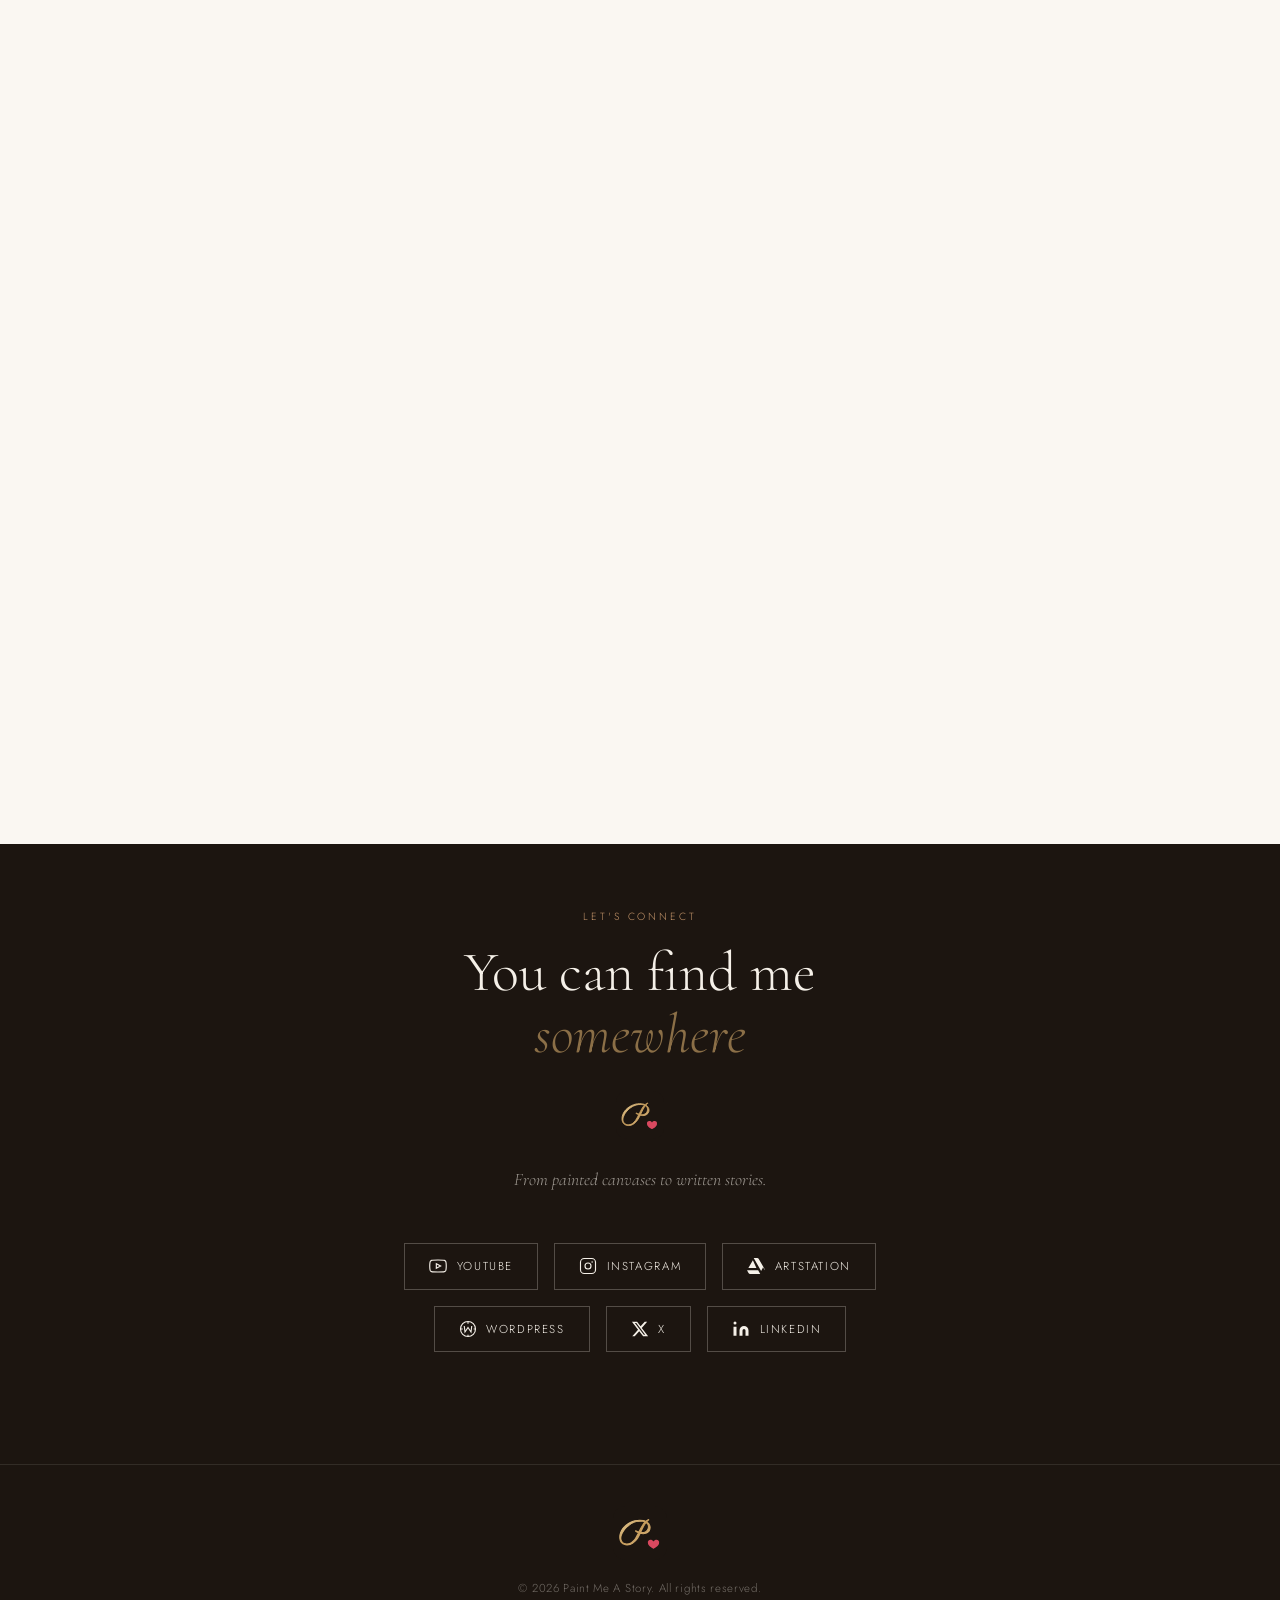
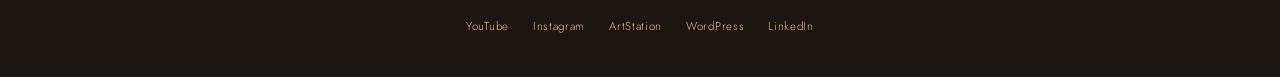
==== commit 2eff74bb: "Update index.html" ====
--- a/index.html
+++ b/index.html
@@ -179,6 +179,13 @@
     footer p { font-size: .72rem; color: rgba(245,240,232,.4); letter-spacing: .06em; }
     footer a { color: rgba(245,240,232,.4); text-decoration: none; font-size: .72rem; letter-spacing: .06em; transition: color .2s; }
     footer a:hover { color: var(--accent); }
+    footer { flex-direction: column; justify-content: center; text-align: center; gap: 1.1rem; padding: 2.6rem var(--gap); }
+    footer a { color: #e3c088; }
+    .quote-by { display: block; margin-top: 1rem; font-family: var(--sans); font-style: normal; font-size: .72rem; letter-spacing: .22em; text-transform: uppercase; color: var(--accent); }
+    .about-label { display: flex; align-items: center; gap: .7rem; }
+    .about-mark { width: 34px; height: 34px; border-radius: 8px; display: block; }
+    .connect-mark { width: 48px; height: 48px; border-radius: 11px; display: block; margin: 1.6rem auto; }
+    .foot-mark img { width: 54px; height: 54px; border-radius: 12px; display: block; }
 
     /* LIGHTBOX */
     #lightbox { display: none; position: fixed; inset: 0; background: rgba(28,21,16,.95); z-index: 200; align-items: center; justify-content: center; padding: 2rem; }
@@ -298,7 +305,7 @@
 <!-- ABOUT -->
 <section id="about">
   <div class="about-text reveal">
-    <p class="section-label">About</p>
+    <p class="section-label about-label"><img class="about-mark" src="logo/favicon.svg" alt="" />About</p>
     <h2 class="section-title">Every canvas<br><em>holds a feeling</em></h2>
     <div class="divider"></div>
     <p>I'm Ashwini Iyer — an artist driven by the belief that painting is one of the most intimate forms of human storytelling. Each work begins with an emotion and ends with an invitation for the viewer to enter the story.</p>
@@ -311,6 +318,7 @@
   <div class="reveal" style="animation-delay:.15s">
     <blockquote class="about-quote">
       A painting is never finished — it simply stops in interesting places.
+      <cite class="quote-by">— Someone wise</cite>
     </blockquote>
   </div>
 </section>
@@ -433,9 +441,9 @@
 <section id="connect">
   <div class="connect-inner">
     <p class="section-label">Let's Connect</p>
-    <h2 class="section-title">Find me<br><em>anywhere</em></h2>
-    <div class="divider"></div>
-    <p class="connect-desc">Follow the journey — from painted canvases to written musings... Art finds its way.</p>
+    <h2 class="section-title">You can find me<br><em>somewhere</em></h2>
+    <img class="connect-mark" src="logo/favicon.svg" alt="" />
+    <p class="connect-desc">From painted canvases to written stories.</p>
     <div class="social-grid">
 
       <a href="https://youtube.com/@paintmeastoryofficial" target="_blank" class="social-link">
@@ -493,6 +501,7 @@
 
 <!-- FOOTER -->
 <footer>
+  <a href="#hero" class="foot-mark" aria-label="Paint Me A Story"><img src="logo/favicon.svg" alt="" /></a>
   <p>© 2026 Paint Me A Story. All rights reserved.</p>
   <div style="display:flex; gap:1.5rem; flex-wrap:wrap;">
     <a href="https://youtube.com/@paintmeastoryofficial" target="_blank">YouTube</a>
@@ -733,7 +742,14 @@
 <script>
   (function () {
     var b = document.getElementById('to-top');
-    var onScroll = function () { b.classList.toggle('show', window.scrollY > 700); };
+    var foot = document.querySelector('footer');
+    var onScroll = function () {
+      b.classList.toggle('show', window.scrollY > 700);
+      // lift the floating buttons above the footer so they never cover it
+      var lift = foot ? Math.max(0, window.innerHeight - foot.getBoundingClientRect().top) : 0;
+      document.querySelectorAll('.to-top, .new-fab').forEach(function (el) { el.style.translate = lift ? '0 ' + (-lift) + 'px' : ''; });
+    };
+    window.addEventListener('resize', onScroll);
     window.addEventListener('scroll', onScroll, { passive: true }); onScroll();
     b.addEventListener('click', function () { window.scrollTo({ top: 0, behavior: 'smooth' }); });
   })();
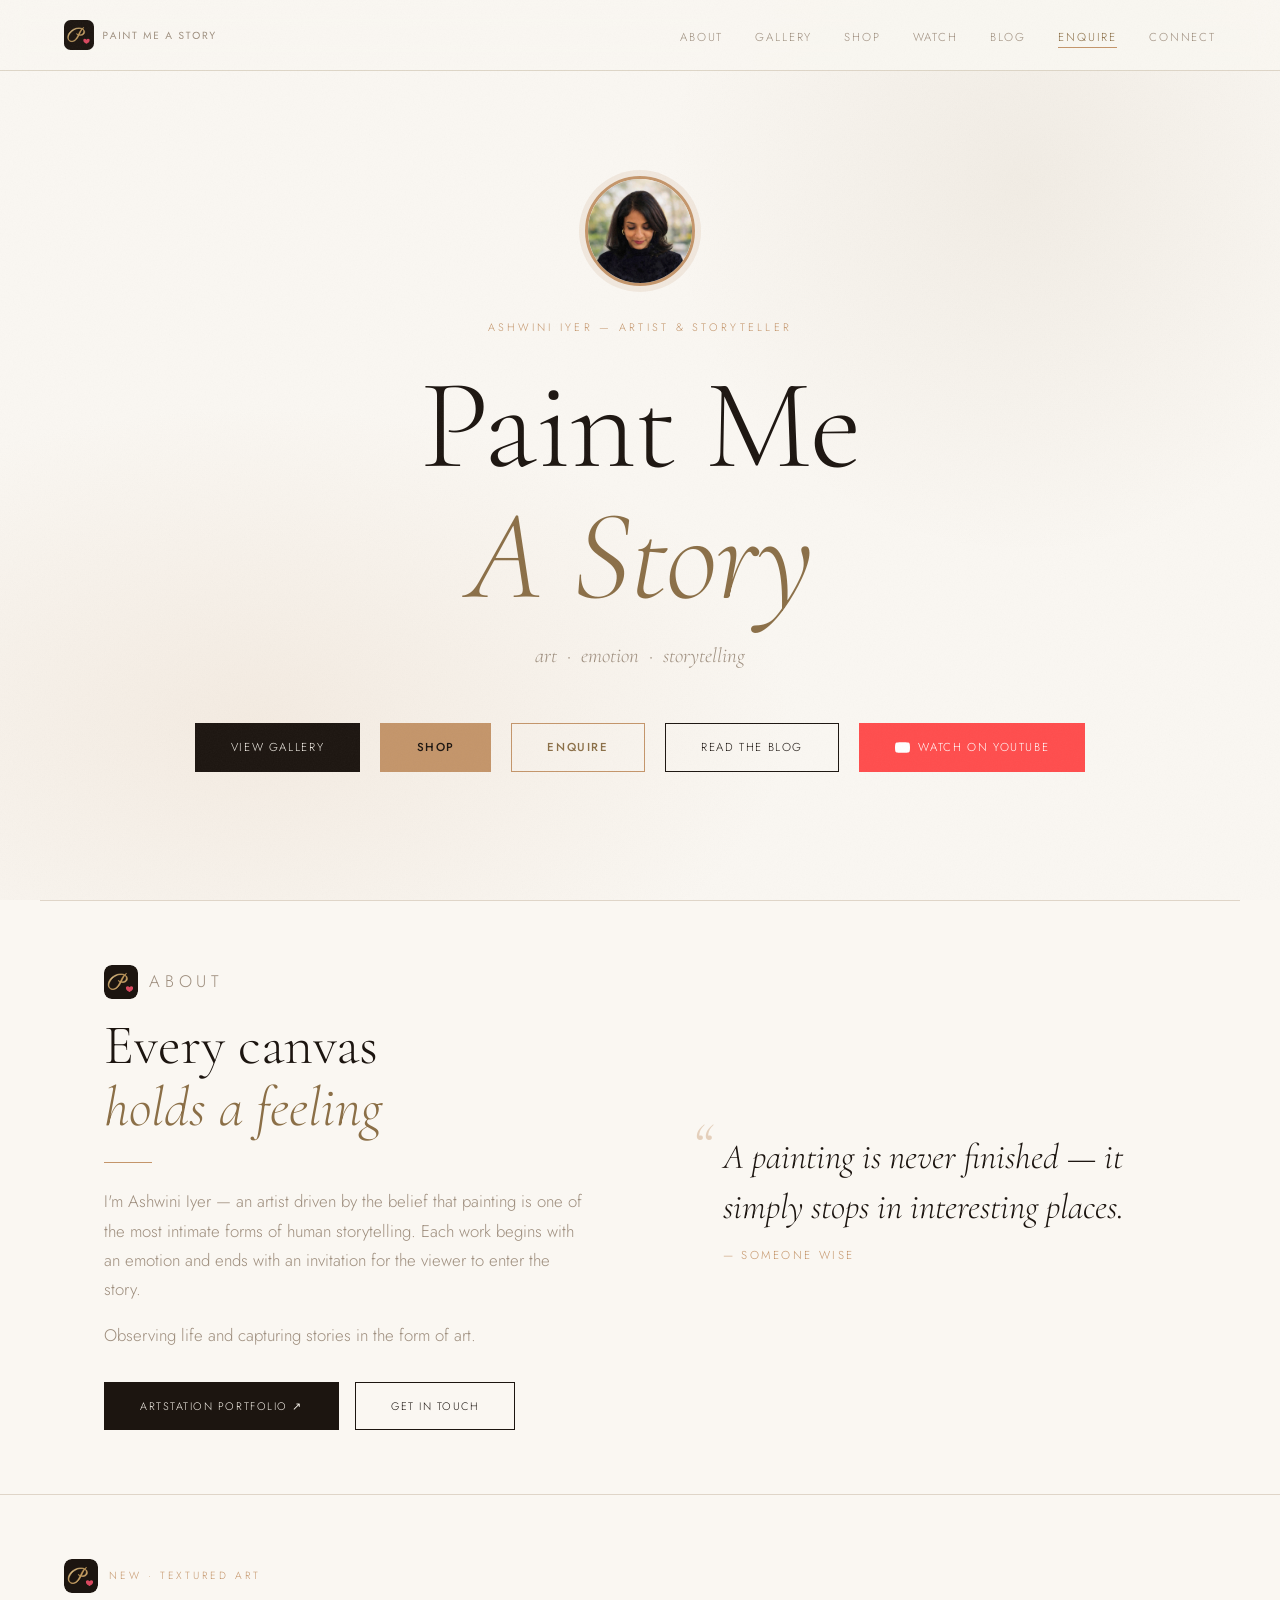
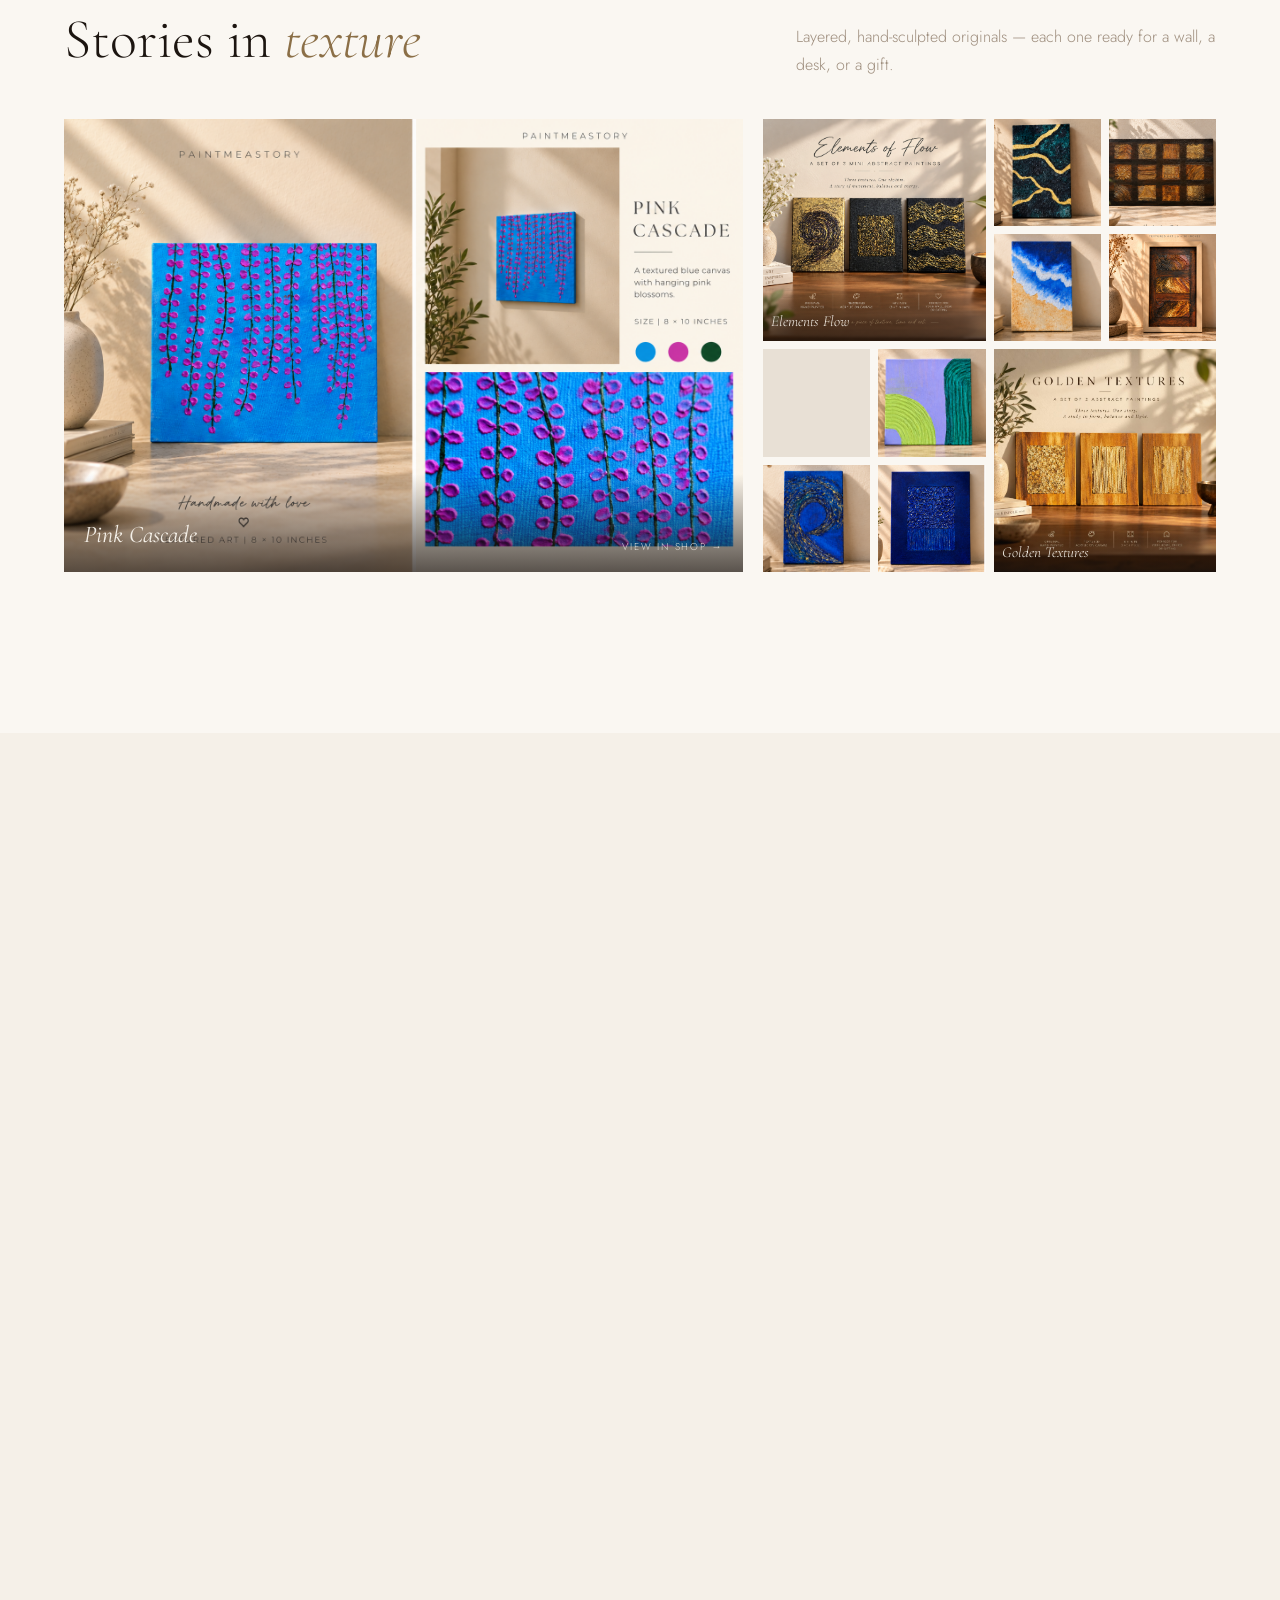
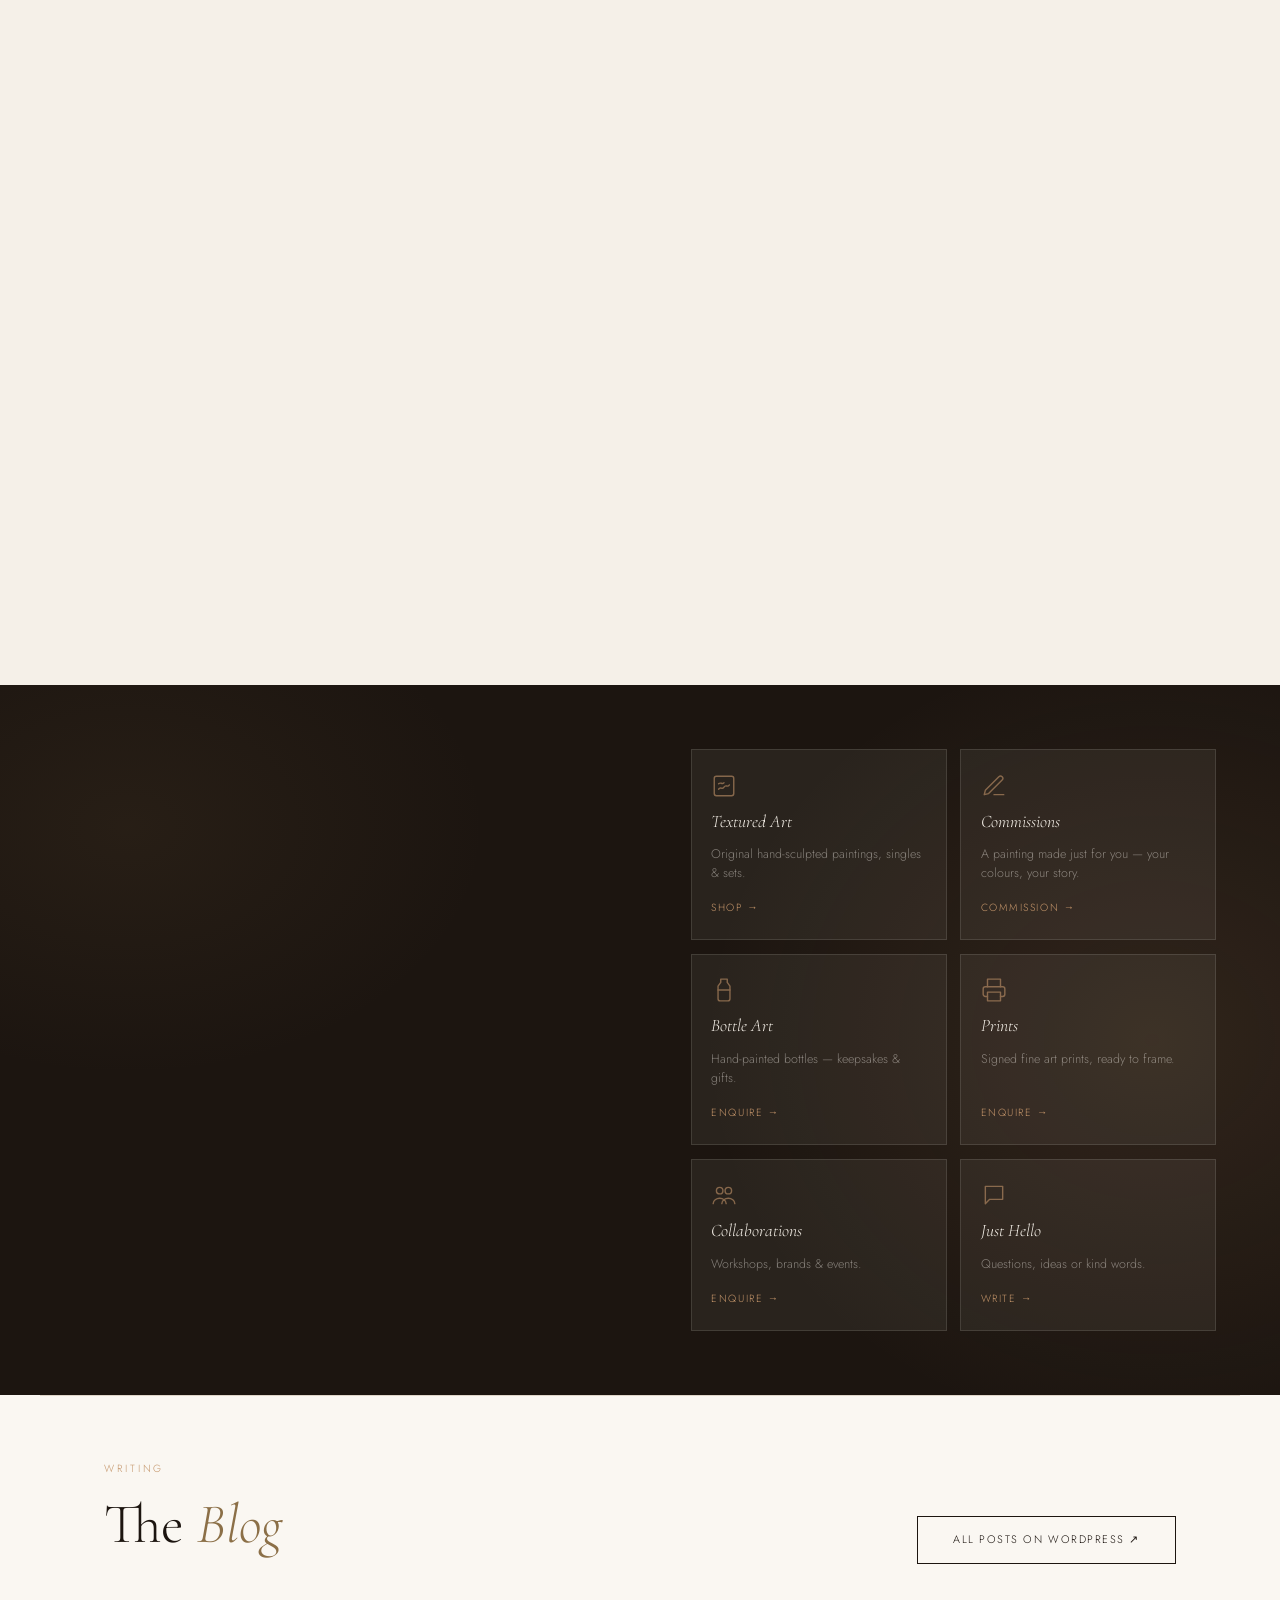
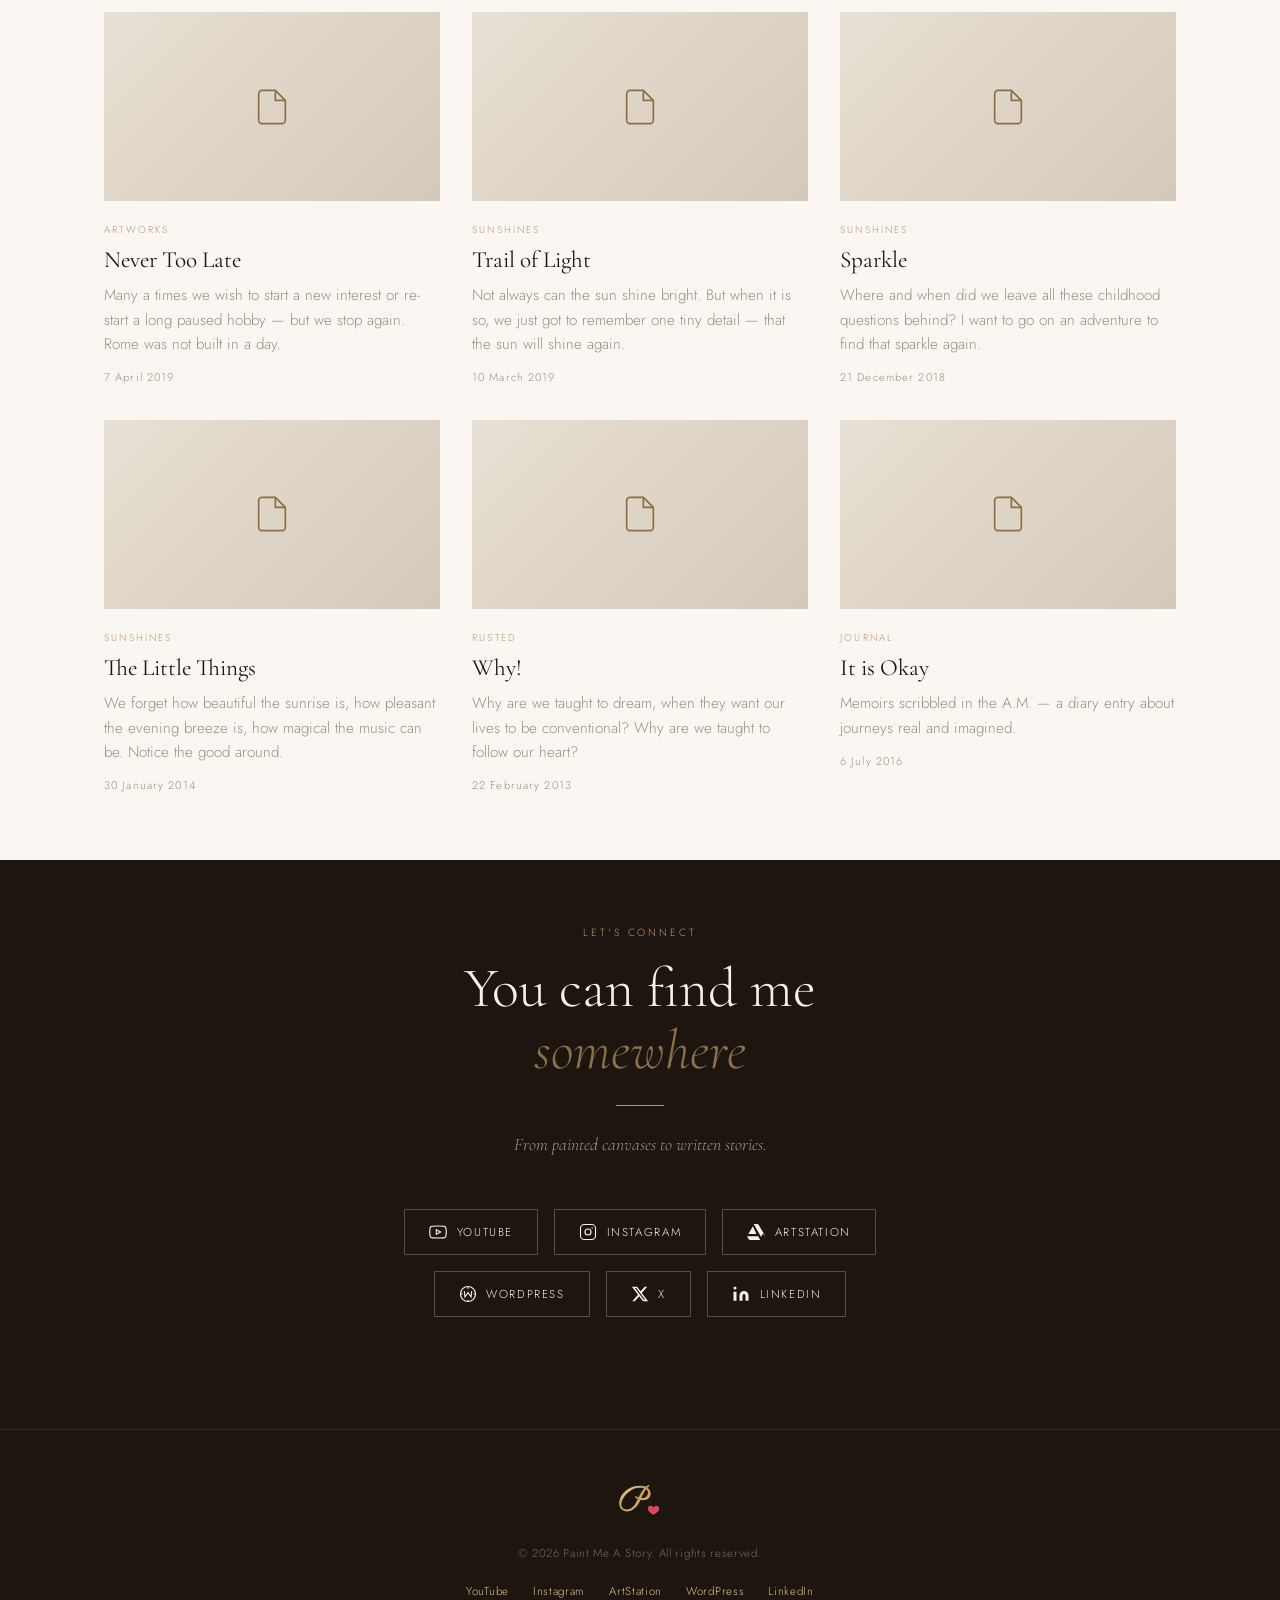
==== commit a5868a14: "Update index.html" ====
--- a/index.html
+++ b/index.html
@@ -248,11 +248,11 @@
 
     .nav-links a.nav-enquire { color: var(--warm); border-bottom: 1px solid var(--accent); padding-bottom: 2px; }
     /* BACK TO TOP */
-    .to-top { position: fixed; right: clamp(1rem, 3vw, 2rem); bottom: clamp(1rem, 3vw, 2rem); z-index: 150; display: flex; align-items: center; gap: .5rem; background: var(--ink); color: var(--cream); border: none; padding: .75rem 1.1rem .75rem .95rem; font-family: var(--sans); font-size: .62rem; letter-spacing: .18em; text-transform: uppercase; cursor: pointer; box-shadow: 0 10px 28px rgba(28,21,16,.25); opacity: 0; visibility: hidden; transform: translateY(12px); transition: opacity .3s, transform .3s, visibility .3s, background .2s; }
+    .to-top { position: fixed; right: clamp(1rem, 3vw, 2rem); bottom: clamp(1rem, 3vw, 2rem); z-index: 150; display: inline-flex; align-items: center; gap: .55rem; background: var(--ink); color: var(--cream); border: 1px solid rgba(196,149,106,.55); border-radius: 999px; padding: .55rem .95rem .55rem .8rem; font: 400 .7rem var(--sans); letter-spacing: .2em; text-transform: uppercase; cursor: pointer; box-shadow: 0 10px 28px rgba(28,21,16,.25); opacity: 0; visibility: hidden; transform: translateY(12px); transition: opacity .3s, transform .3s, visibility .3s, background .2s; }
     .to-top.show { opacity: 1; visibility: visible; transform: none; }
-    .to-top:hover { background: var(--warm); }
-    .to-top svg { width: 14px; height: 14px; }
-    @media (max-width: 640px) { .to-top span { display: none; } .to-top { padding: .8rem; border-radius: 50%; } }
+    .to-top:hover { background: #2b2119; }
+    .to-top .top-mark { width: 18px; height: 18px; border-radius: 4px; display: block; }
+    @media (max-width: 640px) { .to-top { padding: .42rem .7rem .42rem .6rem; gap: .4rem; font-size: .58rem; letter-spacing: .16em; } .to-top .top-mark { width: 15px; height: 15px; } }   /* matches the shop */
   </style>
 </head>
 <body>
@@ -328,7 +328,7 @@
   <div class="tx-inner">
     <div class="tx-head reveal">
       <div>
-        <p class="section-label">New · Textured Art</p>
+        <p class="section-label about-label"><img class="about-mark" src="logo/favicon.svg" alt="" />New · Textured Art</p>
         <h2 class="section-title">Stories in <em>texture</em></h2>
       </div>
       <p class="tx-sub">Layered, hand-sculpted originals — each one ready for a wall, a desk, or a gift.</p>
@@ -442,7 +442,7 @@
   <div class="connect-inner">
     <p class="section-label">Let's Connect</p>
     <h2 class="section-title">You can find me<br><em>somewhere</em></h2>
-    <img class="connect-mark" src="logo/favicon.svg" alt="" />
+    <div class="divider"></div>
     <p class="connect-desc">From painted canvases to written stories.</p>
     <div class="social-grid">
 
@@ -737,7 +737,7 @@
 
 
 <button class="to-top" id="to-top" aria-label="Back to top">
-  <svg viewBox="0 0 24 24" fill="none" stroke="currentColor" stroke-width="2" stroke-linecap="round" stroke-linejoin="round"><path d="M12 19V5M5 12l7-7 7 7"/></svg><span>Top</span>
+  <img class="top-mark" src="logo/favicon.svg" alt="" /><span>Top</span>
 </button>
 <script>
   (function () {
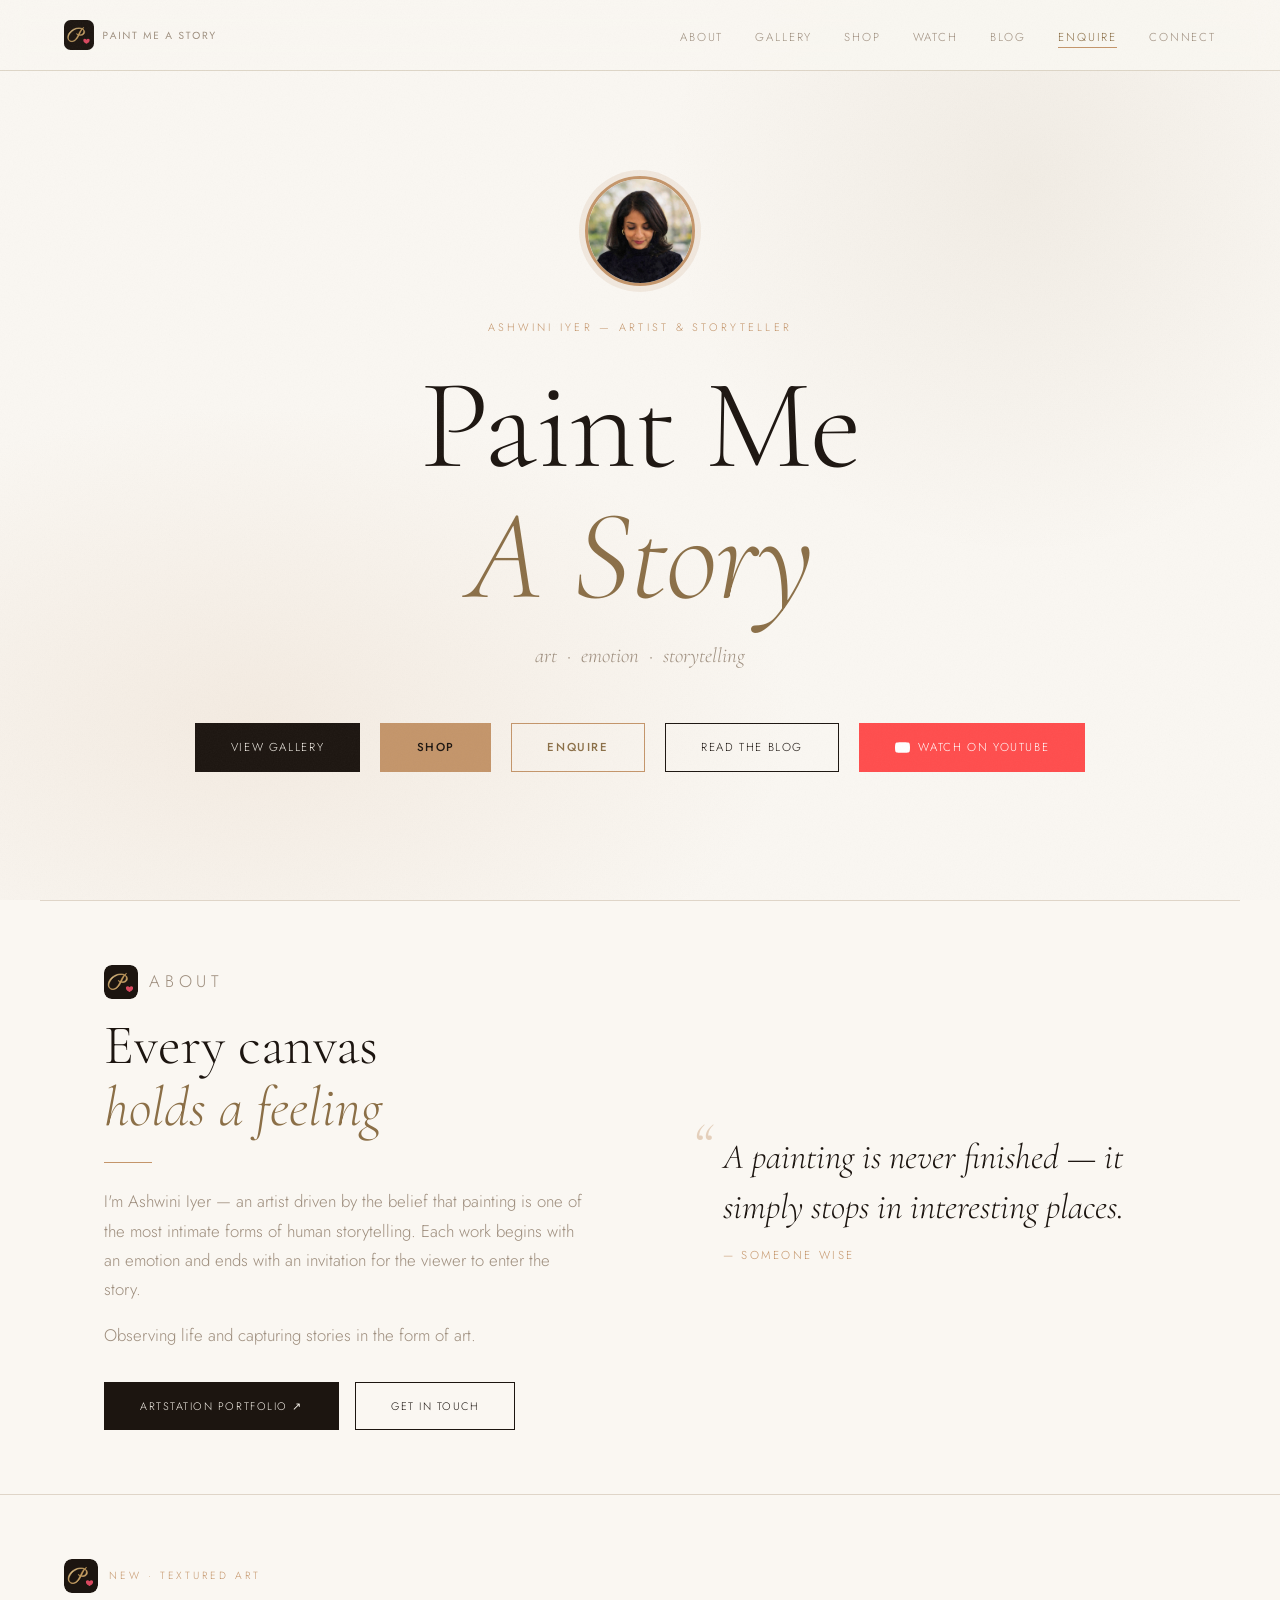
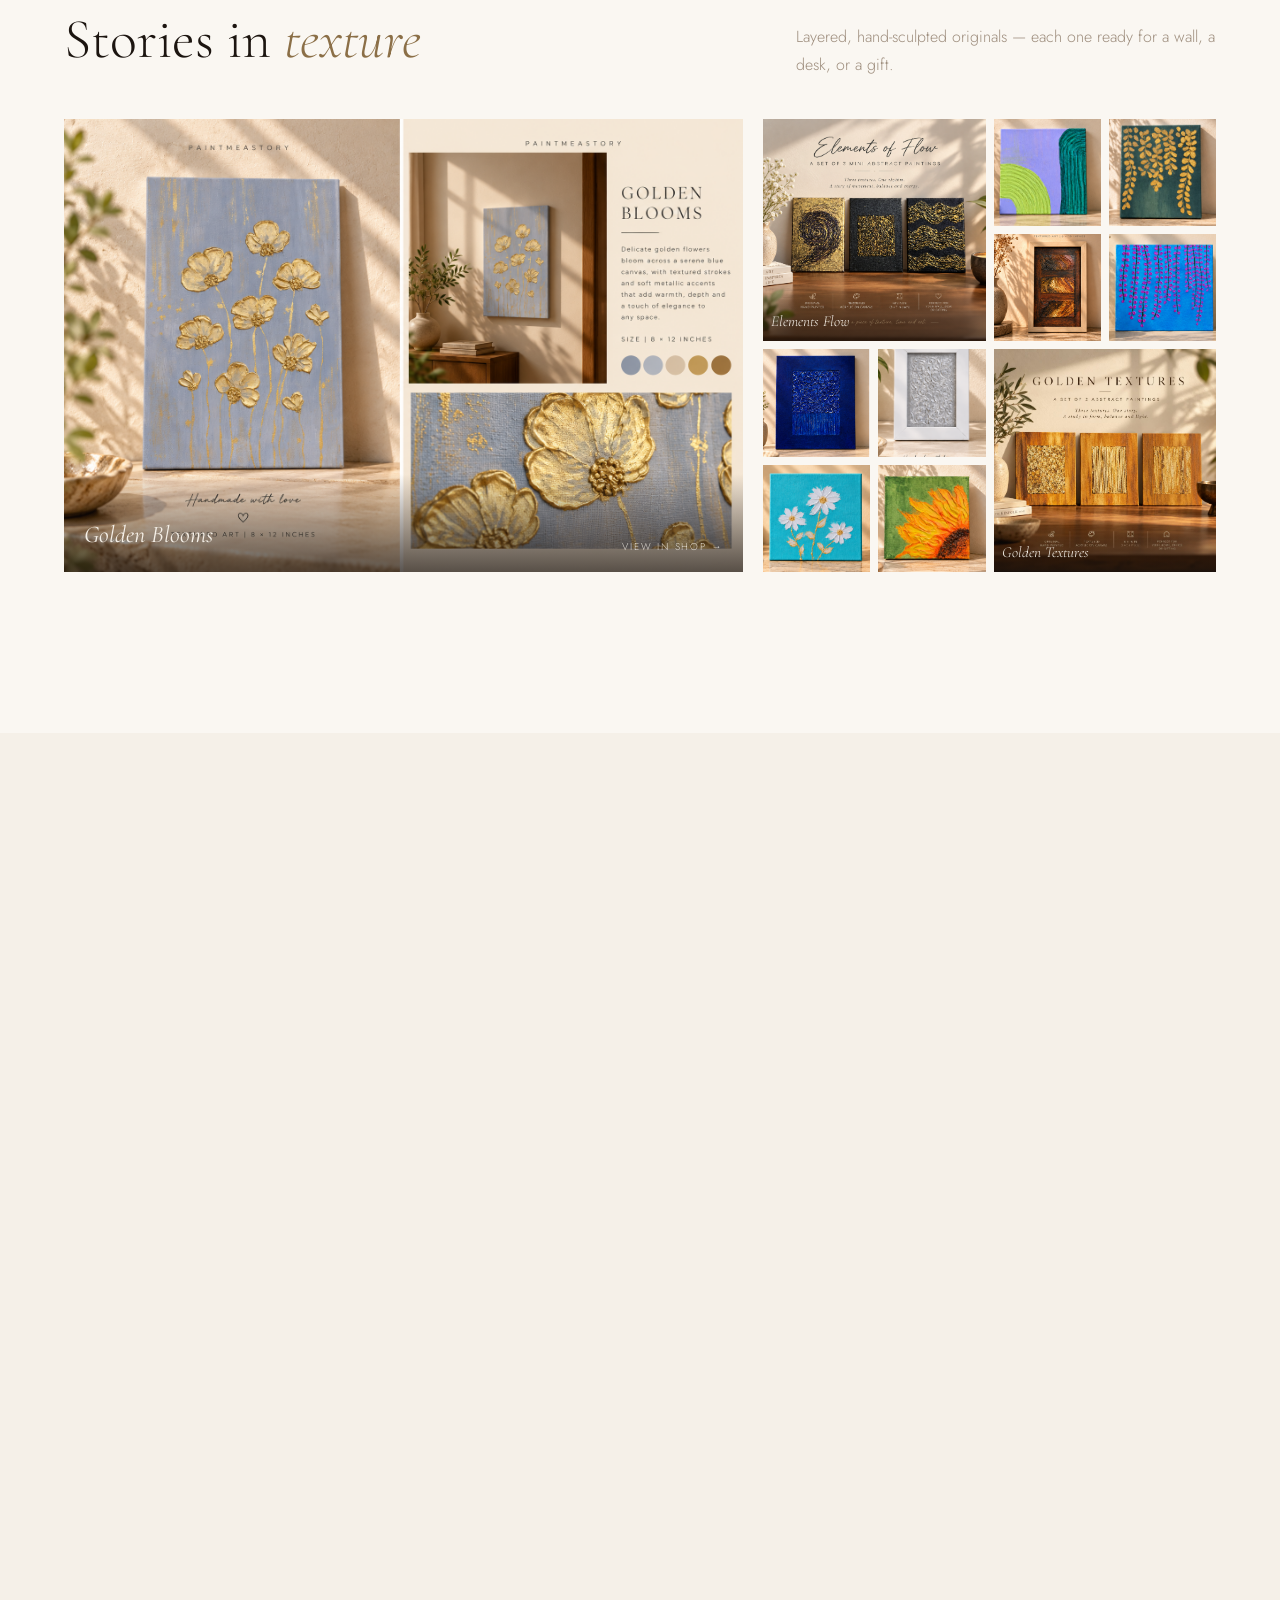
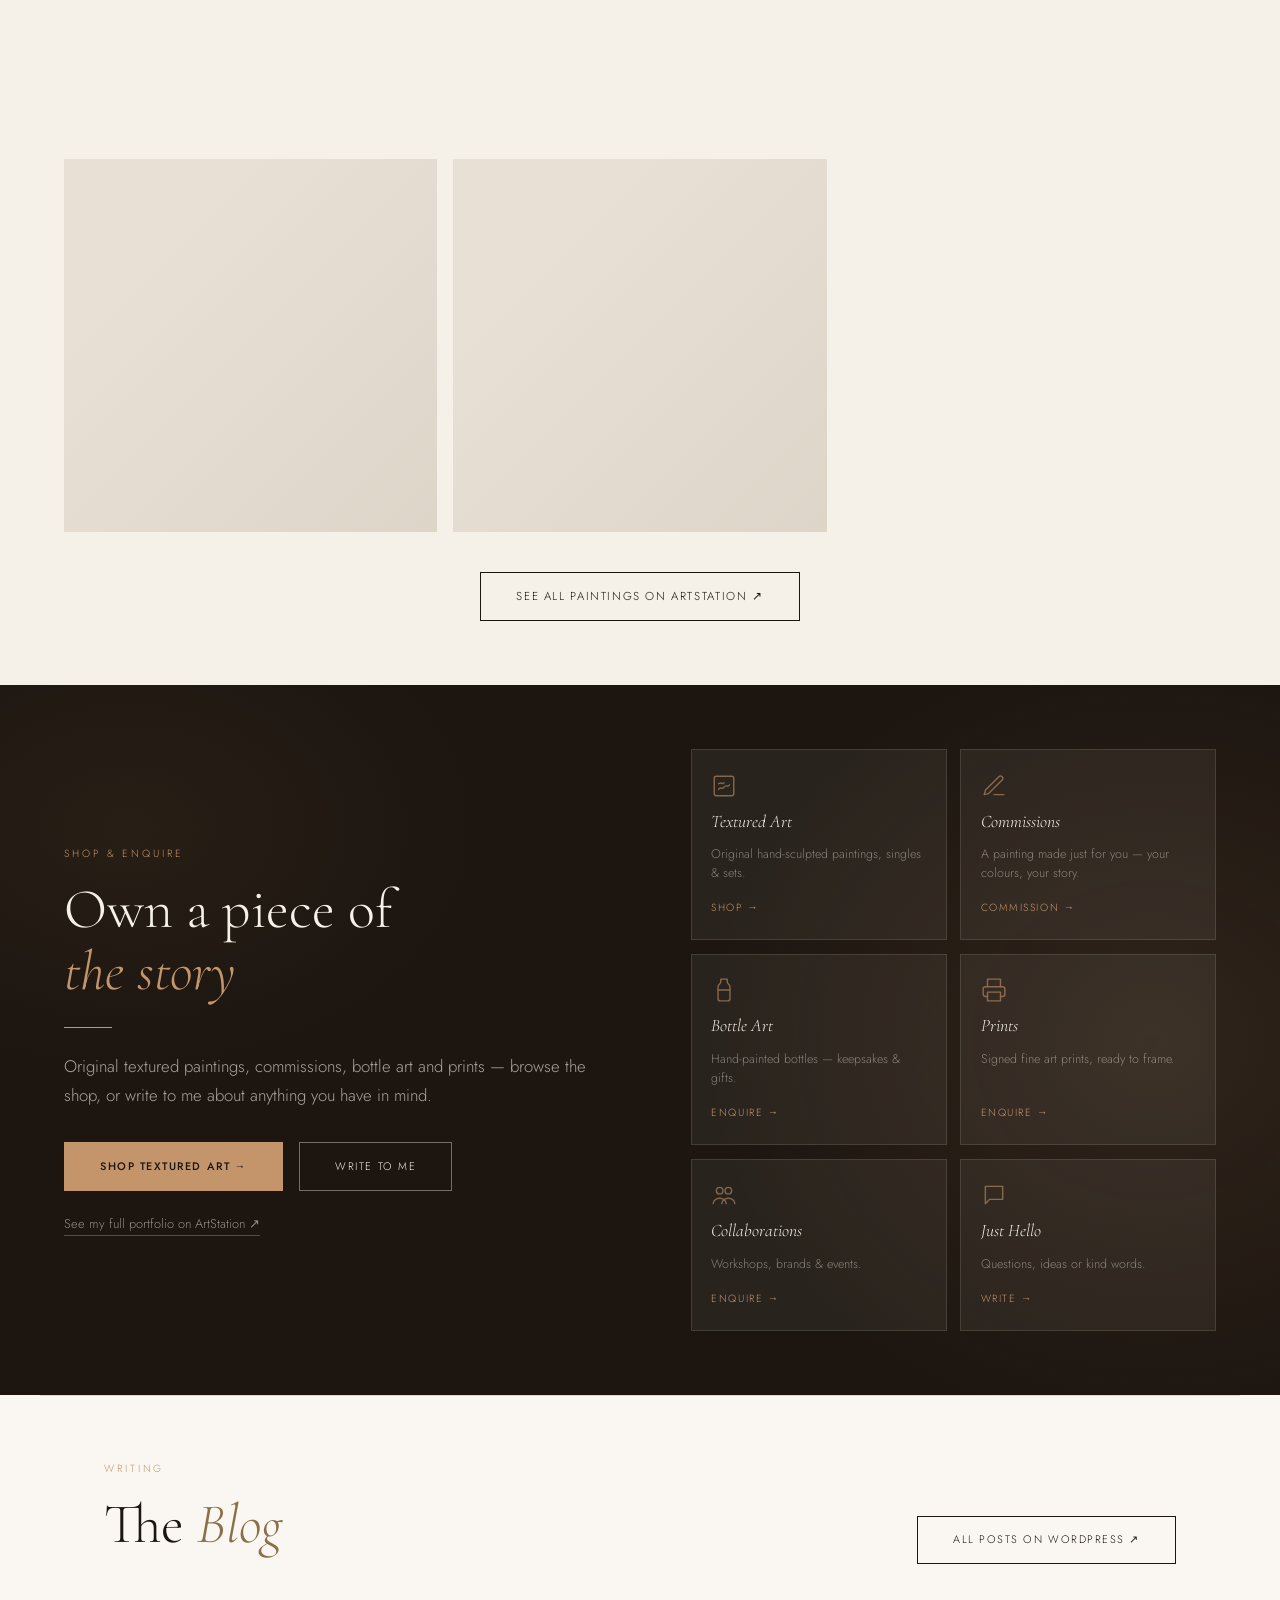
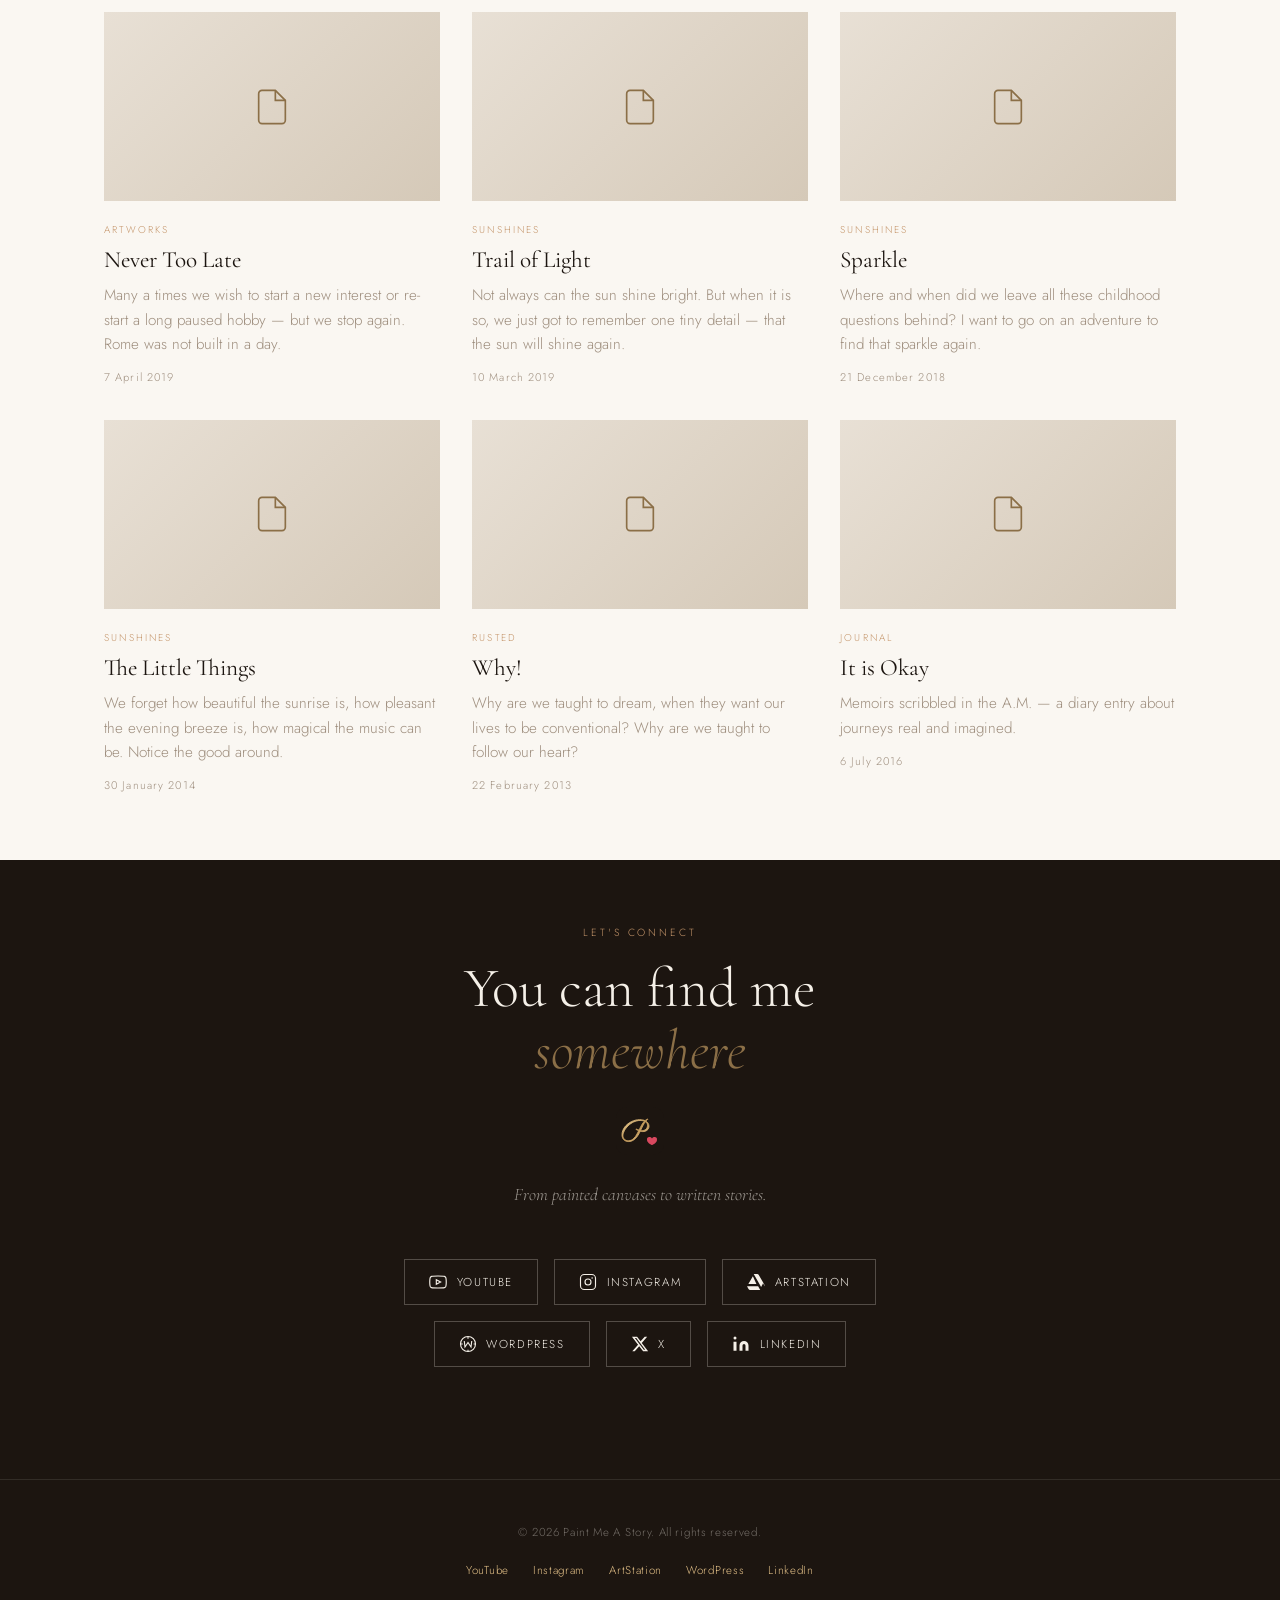
==== commit 11b9fa3a: "Update index.html" ====
--- a/index.html
+++ b/index.html
@@ -442,7 +442,7 @@
   <div class="connect-inner">
     <p class="section-label">Let's Connect</p>
     <h2 class="section-title">You can find me<br><em>somewhere</em></h2>
-    <div class="divider"></div>
+    <img class="connect-mark" src="logo/favicon.svg" alt="" />
     <p class="connect-desc">From painted canvases to written stories.</p>
     <div class="social-grid">
 
@@ -501,7 +501,6 @@
 
 <!-- FOOTER -->
 <footer>
-  <a href="#hero" class="foot-mark" aria-label="Paint Me A Story"><img src="logo/favicon.svg" alt="" /></a>
   <p>© 2026 Paint Me A Story. All rights reserved.</p>
   <div style="display:flex; gap:1.5rem; flex-wrap:wrap;">
     <a href="https://youtube.com/@paintmeastoryofficial" target="_blank">YouTube</a>
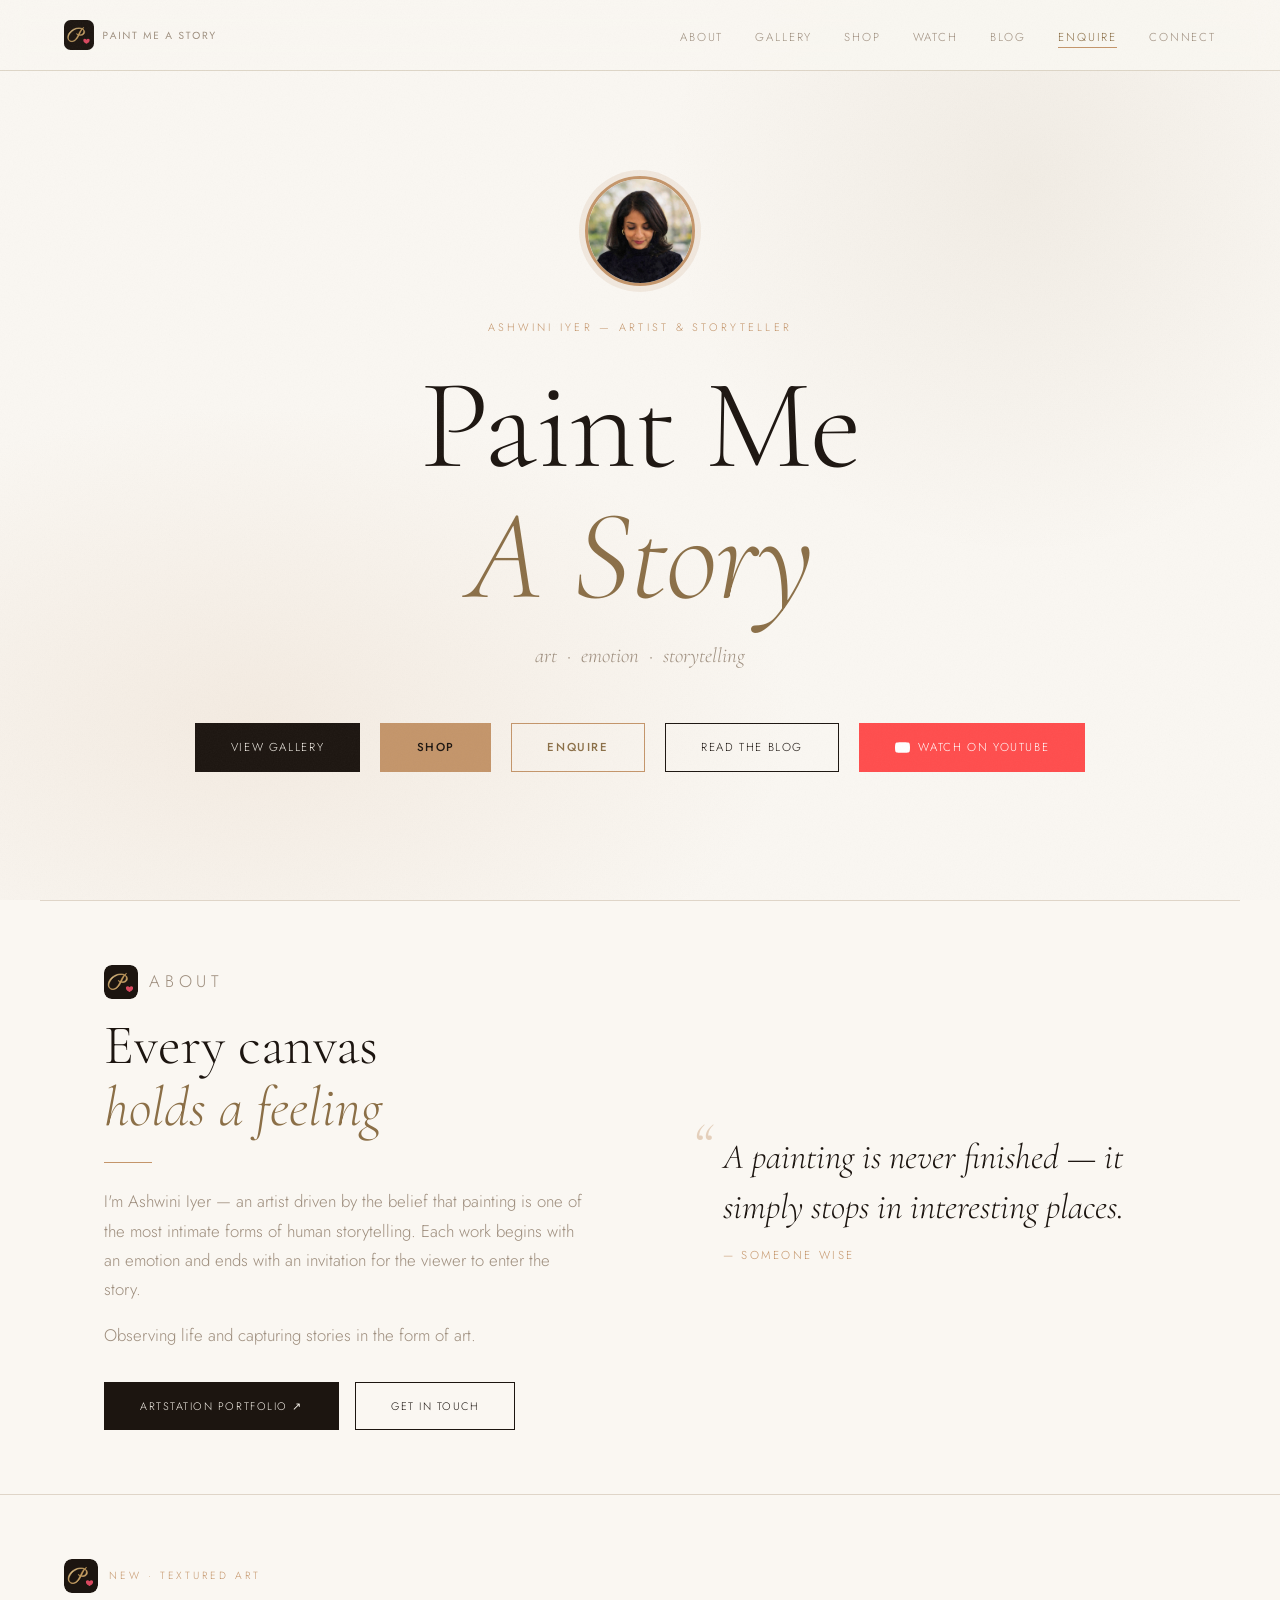
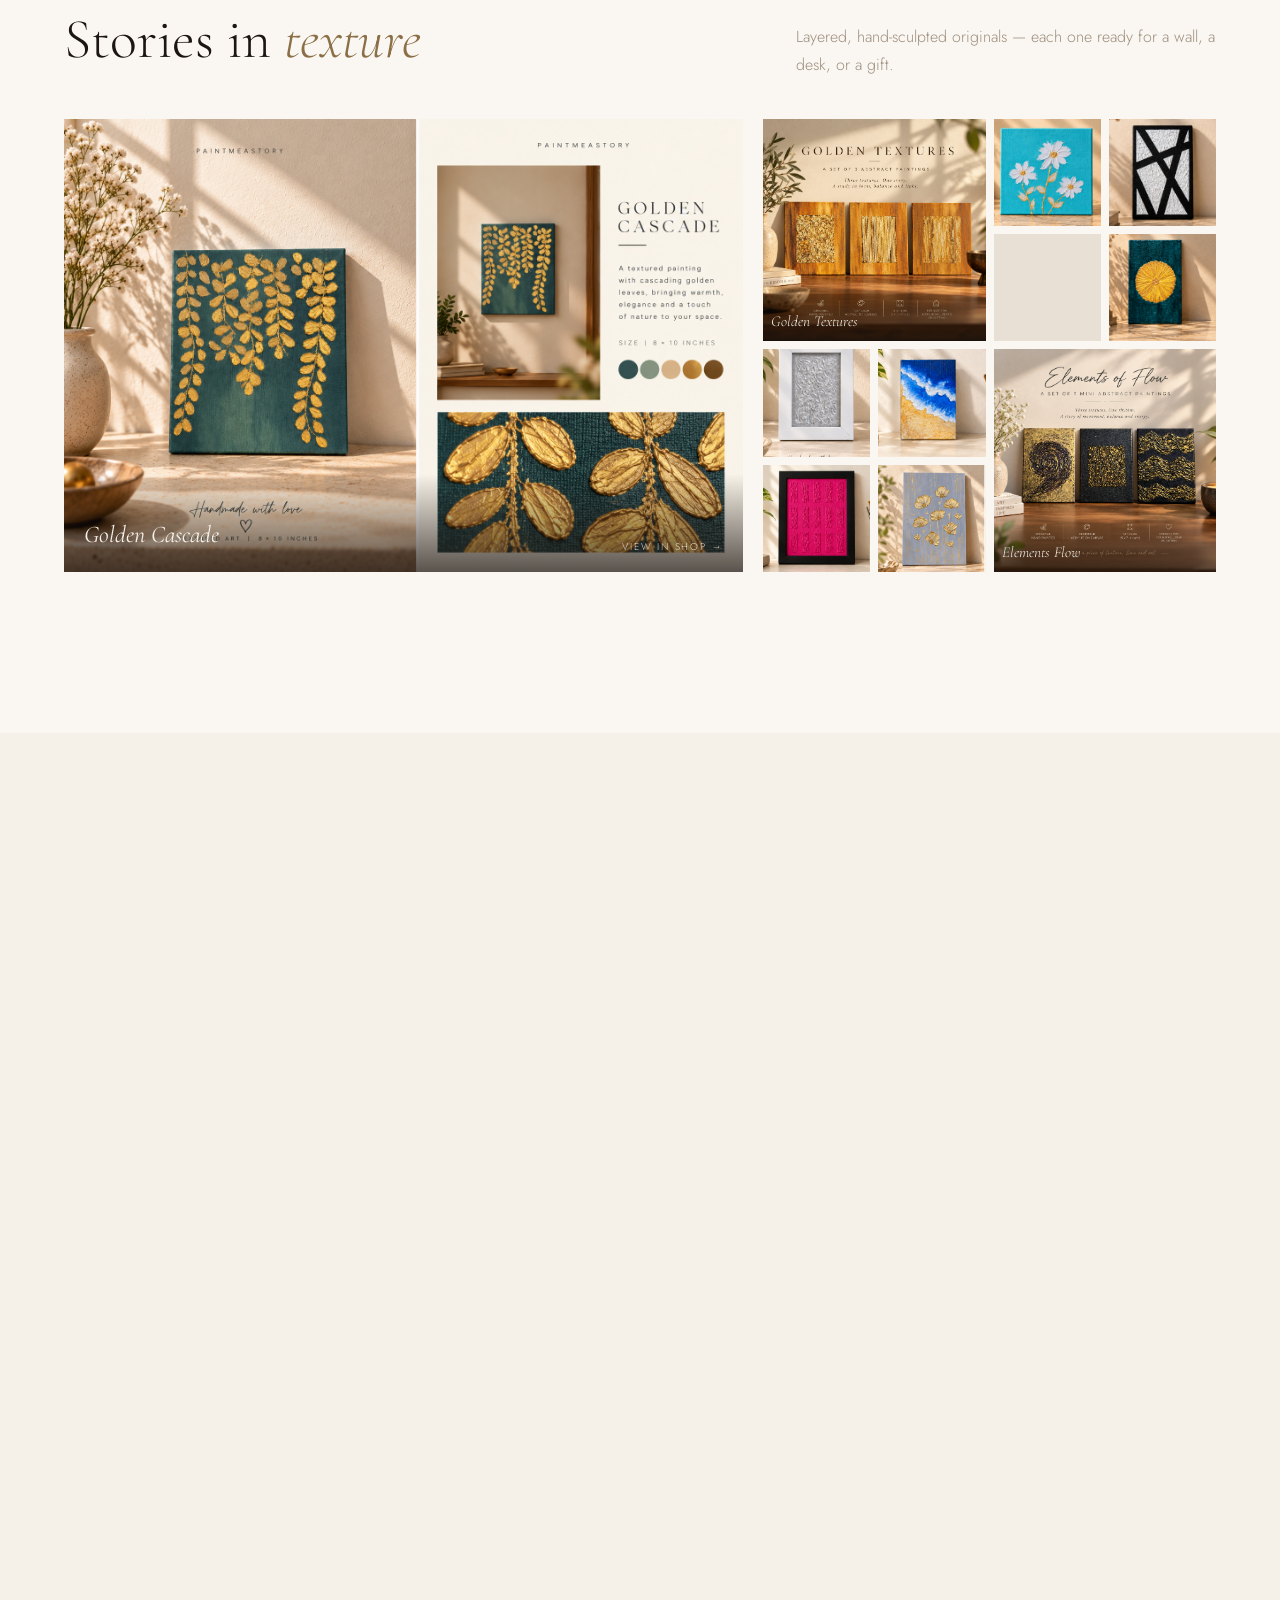
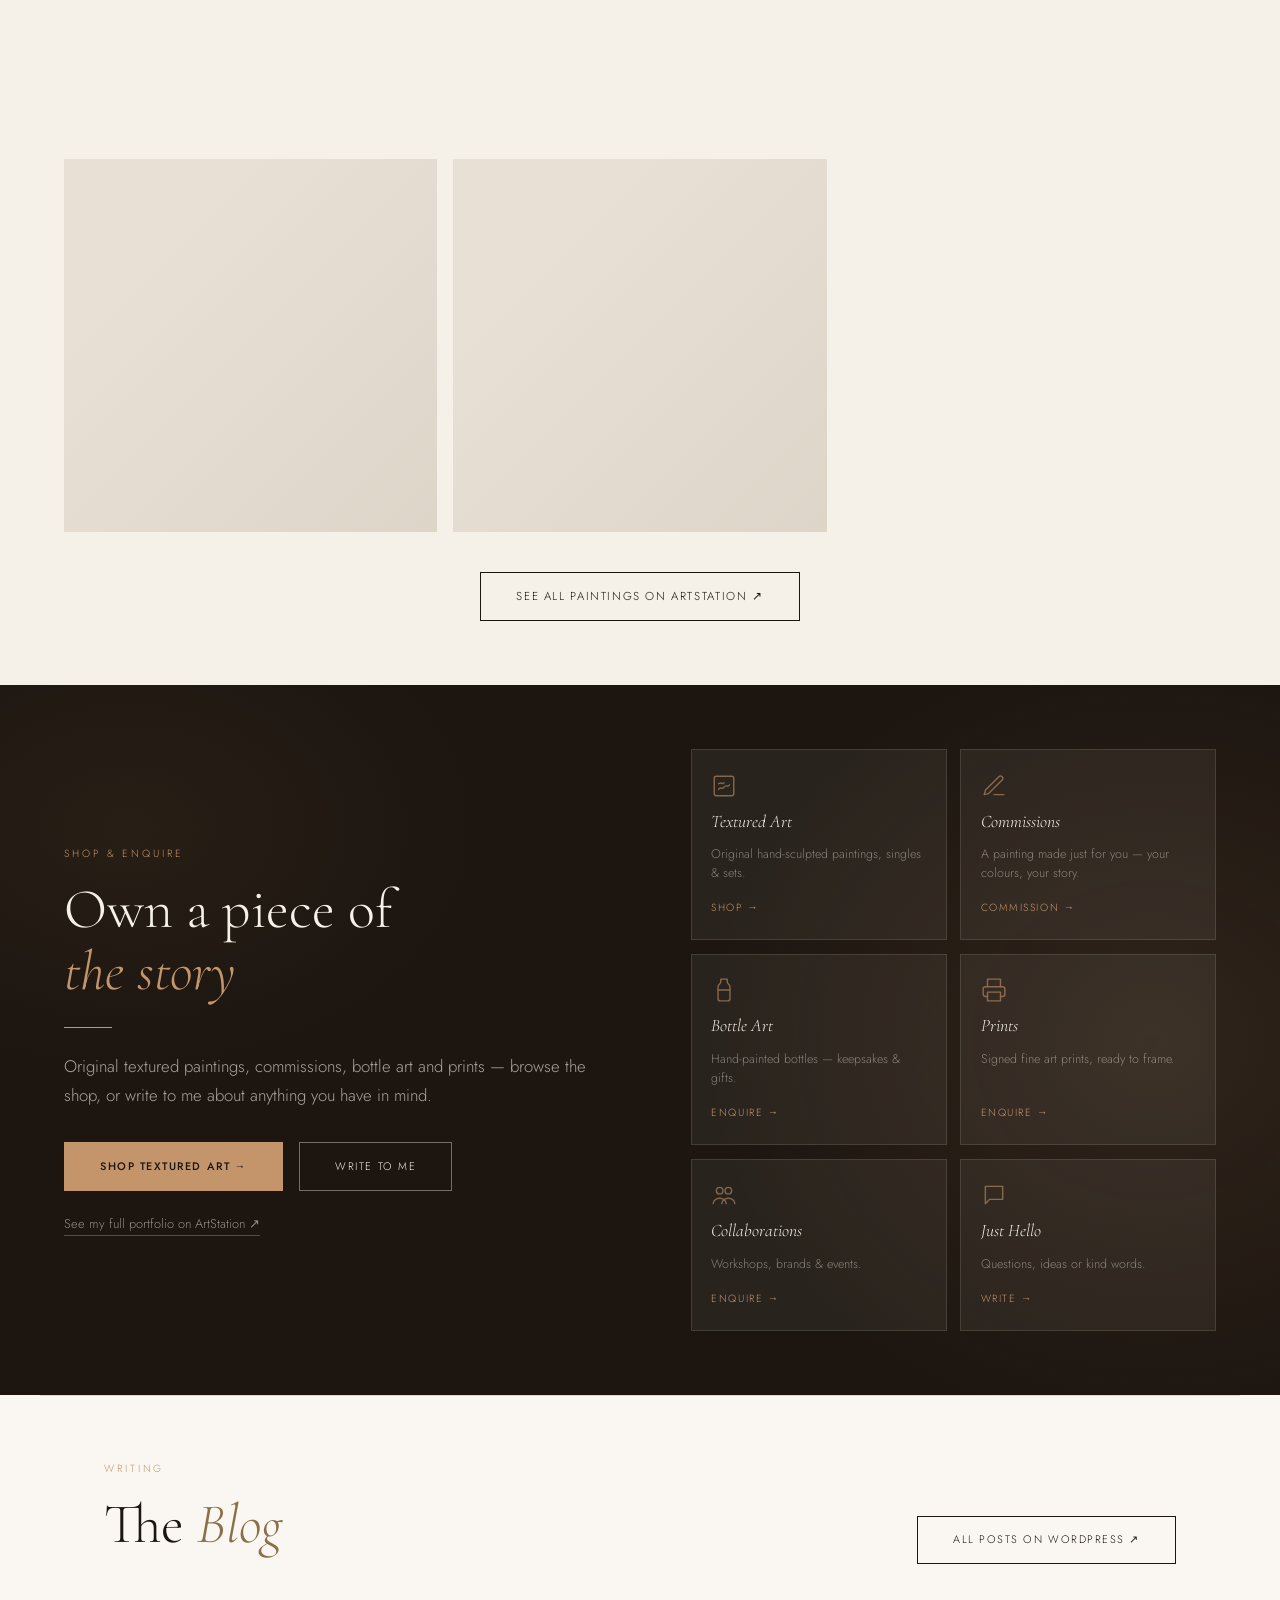
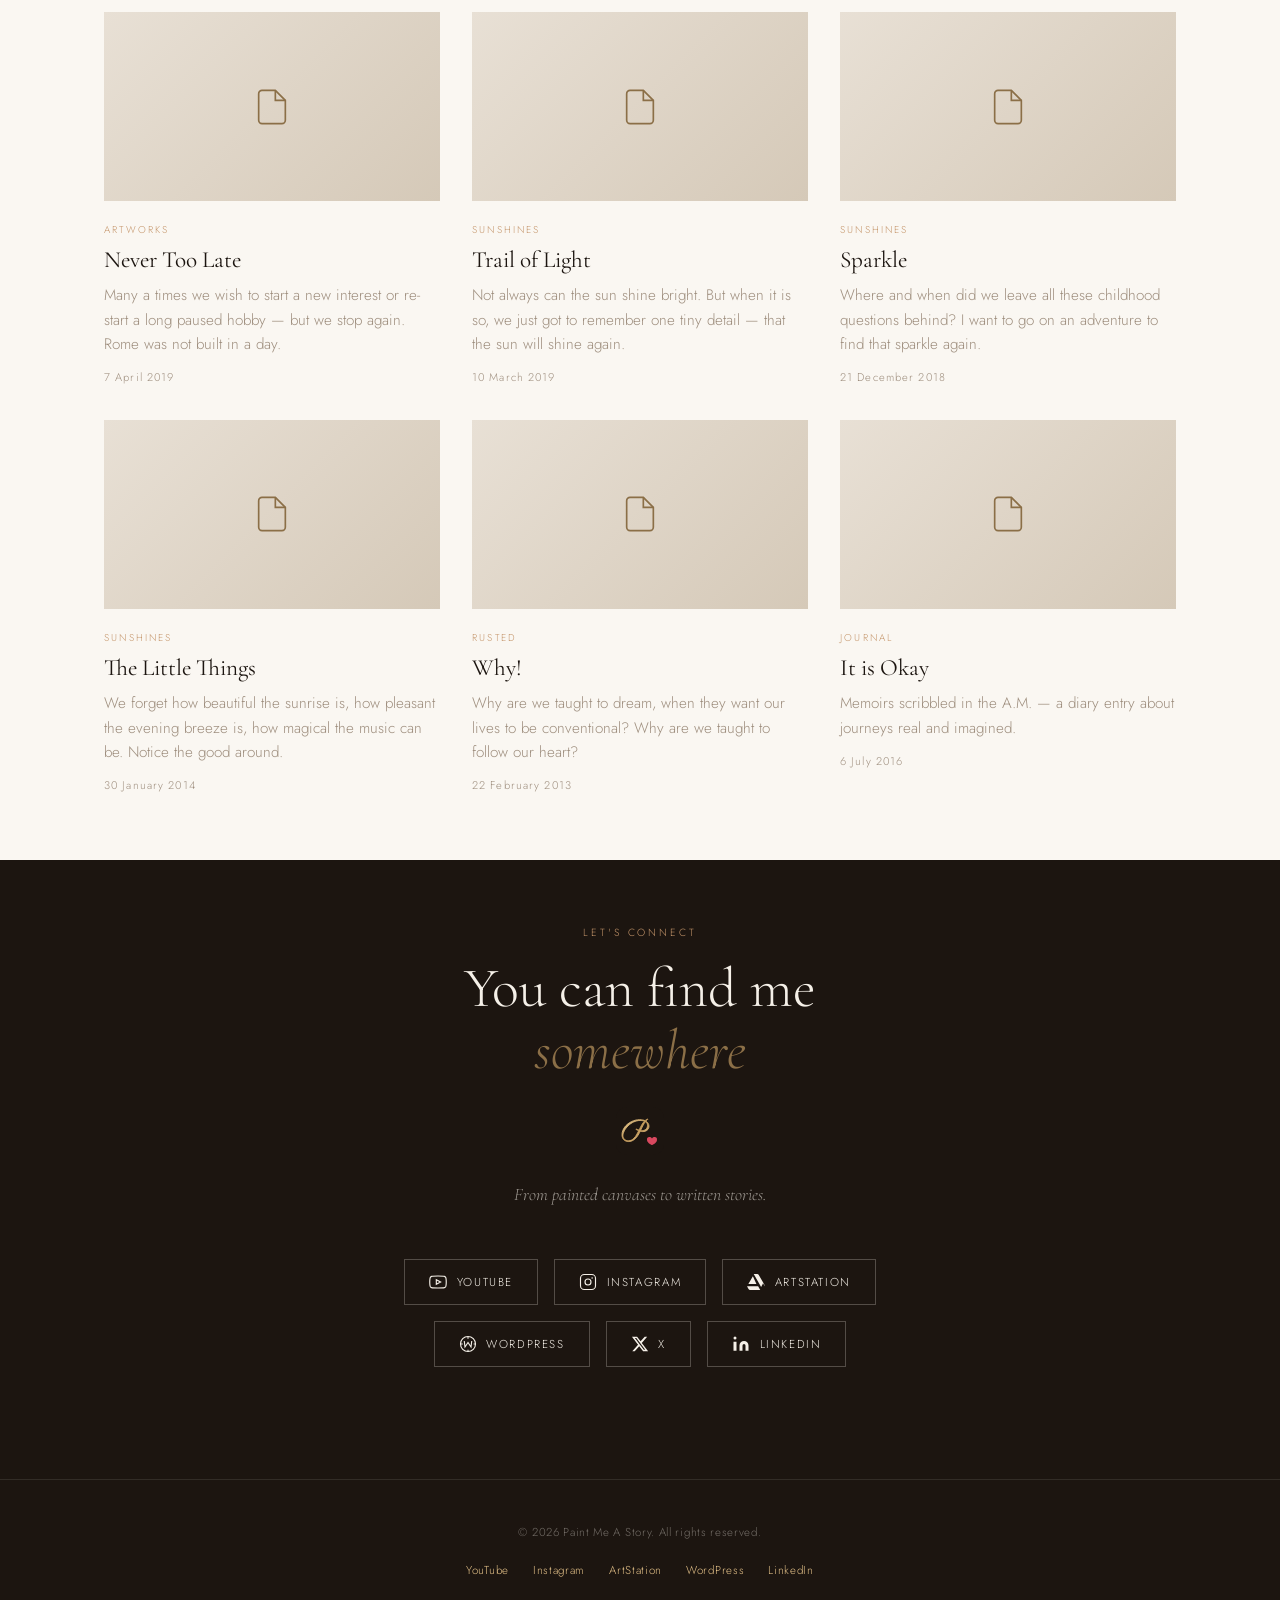
==== commit af3b3bee: "Add files via upload" ====
--- a/index.html
+++ b/index.html
@@ -679,7 +679,10 @@
   async function loadTextured() {
     const files = (await txFiles()).filter(f => txExt.test(f));
     if (!files.length) { document.getElementById('textured').style.display = 'none'; return; }
-    const src = f => TX_FOLDER + '/' + encodeURIComponent(f);
+    const full = f => TX_FOLDER + '/' + encodeURIComponent(f);
+    // light copies (same name, .jpg) in textured-art-lite; the original is used if a copy is missing
+    const src = f => 'textured-art-lite/' + encodeURIComponent(f.replace(txExt, '.jpg'));
+    const fallback = (im, f) => { im.onerror = () => { im.onerror = null; im.src = full(f); }; };
     const link = f => 'shop.html#view=' + encodeURIComponent(f);
     // the sets of three get their own large tiles in the mosaic
     const TX_SETS = ['08', '10'];
@@ -689,7 +692,7 @@
     const pool = txShuffle(files.filter(f => !setFiles.includes(f)));
     // featured: a landscape promo card shows best here
     const feat = document.getElementById('tx-feature'), featImg = feat.querySelector('img');
-    const setFeature = f => { featImg.src = src(f); featImg.alt = txTitle(f); feat.href = link(f); document.getElementById('tx-feature-name').textContent = txTitle(f); };
+    const setFeature = f => { fallback(featImg, f); featImg.src = src(f); featImg.alt = txTitle(f); feat.href = link(f); document.getElementById('tx-feature-name').textContent = txTitle(f); };
     setFeature(pool[0]);
     // mosaic of squares
     const box = document.getElementById('tx-mosaic');
@@ -699,7 +702,7 @@
       a.href = link(f); a.title = txTitle(f); a.setAttribute('aria-label', 'View ' + txTitle(f));
       const im = a.querySelector('img');
       im.onload = () => a.classList.remove('swap');
-      im.src = src(f); a.querySelector('.tx-name').textContent = txTitle(f); a._f = f;
+      fallback(im, f); im.src = src(f); a.querySelector('.tx-name').textContent = txTitle(f); a._f = f;
       if (!a.classList.contains('set')) cropTo(a, f);
     };
     const addTile = (f, cls) => { const a = document.createElement('a'); a.className = 'tx-tile' + (cls ? ' ' + cls : ''); a.innerHTML = '<img alt="" loading="lazy" /><span class="tx-name"></span>'; fill(a, f); box.appendChild(a); return a; };
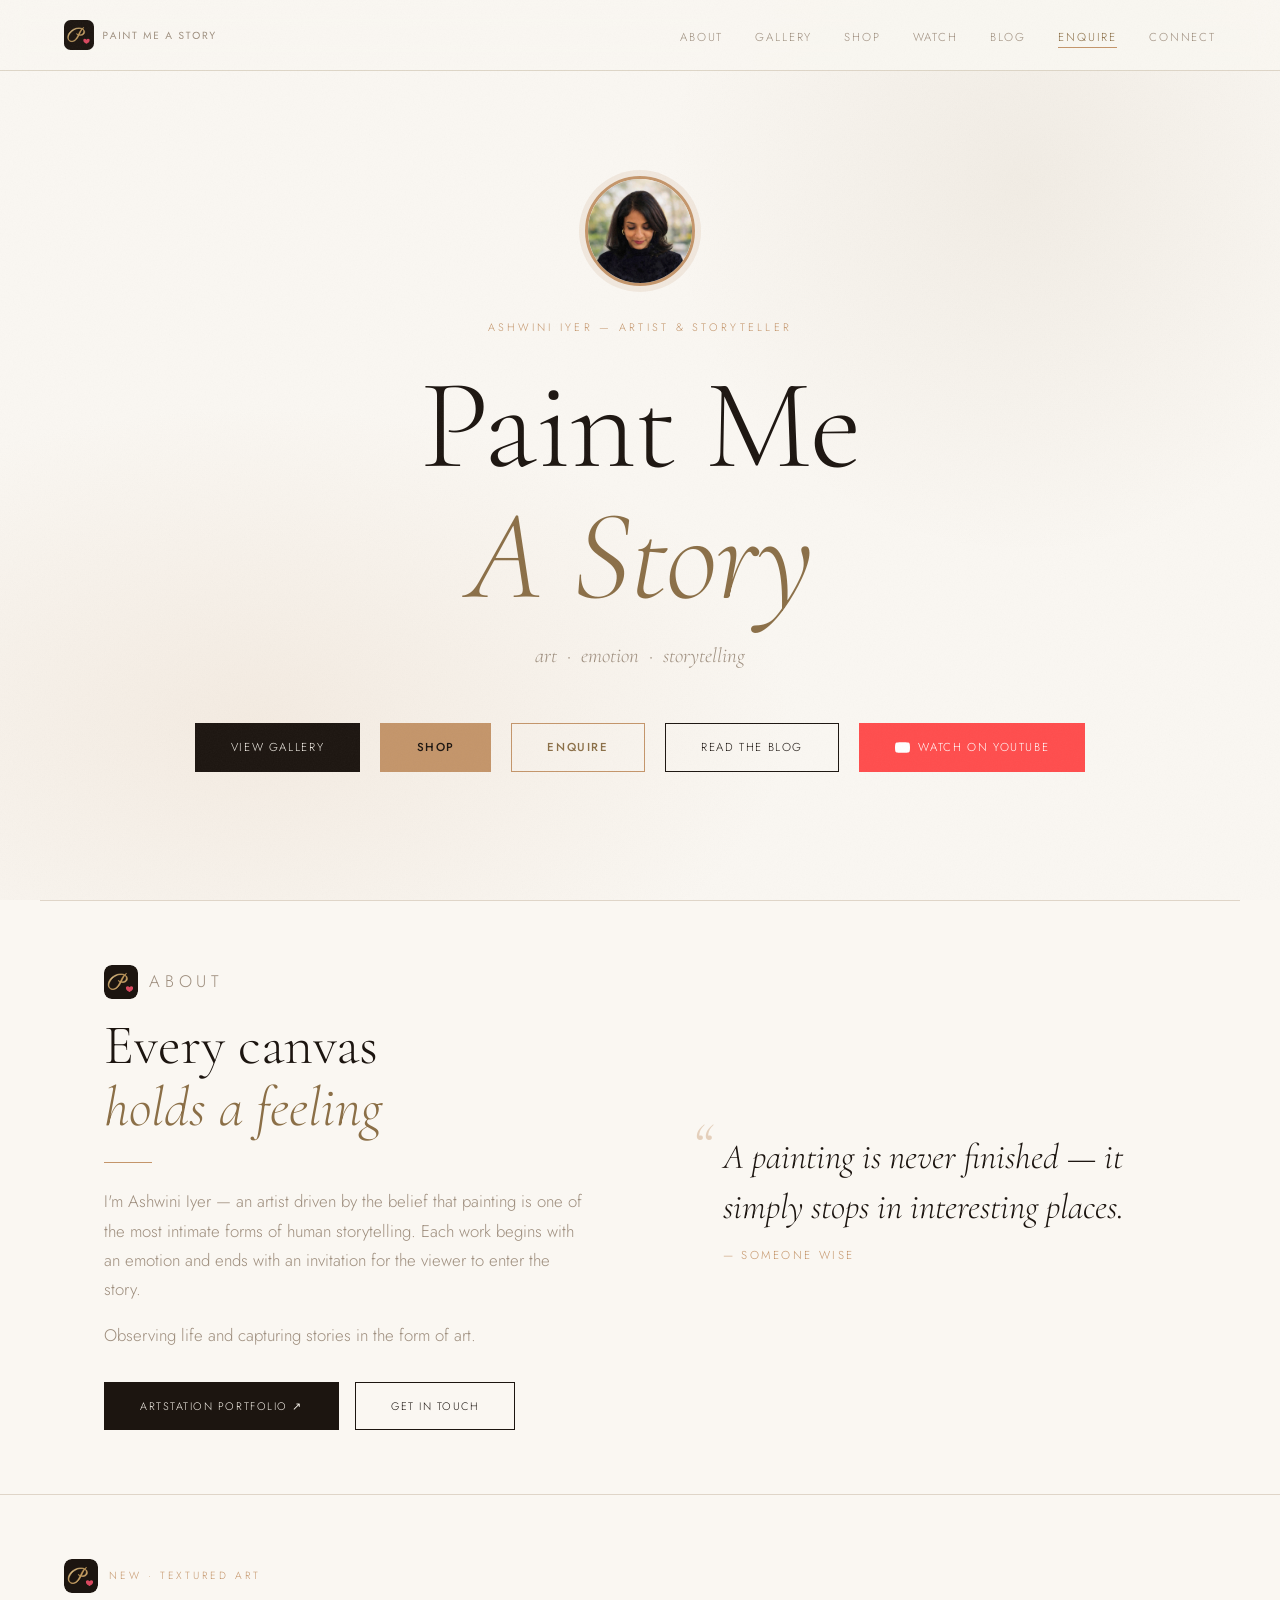
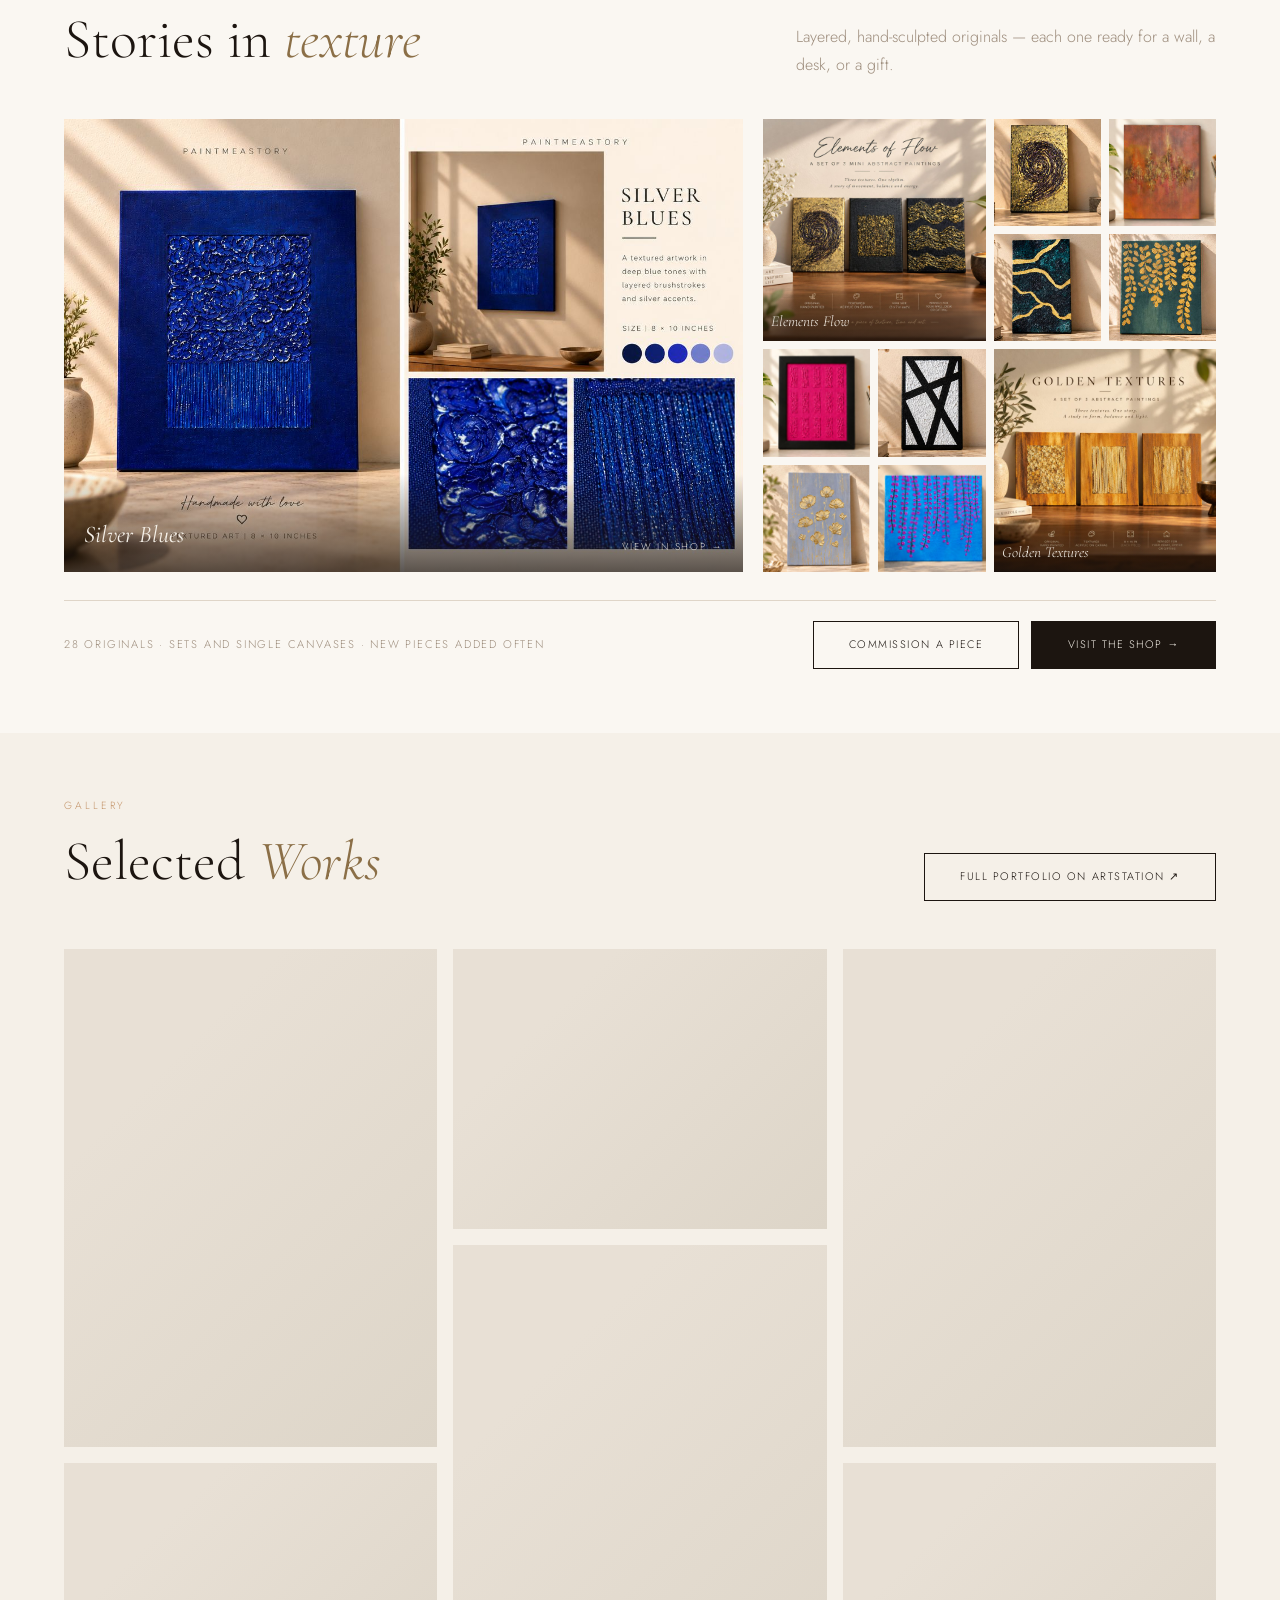
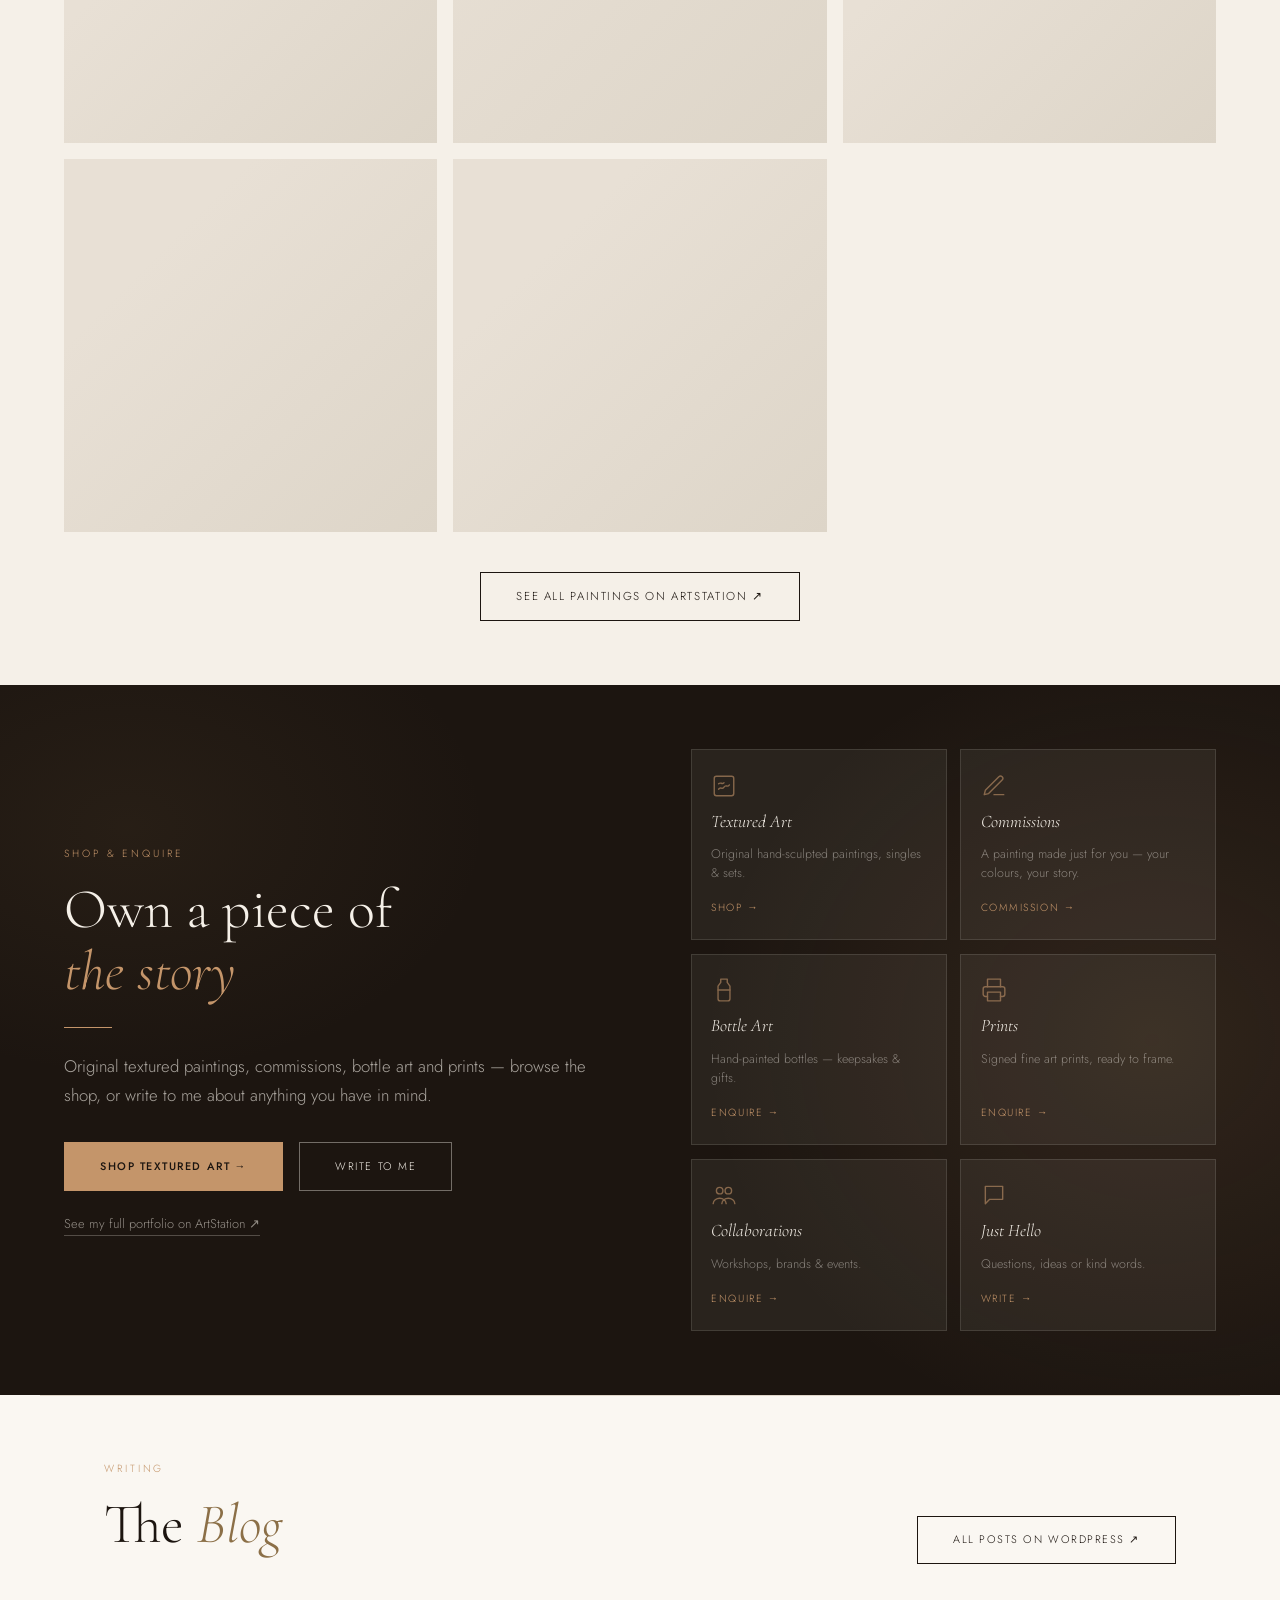
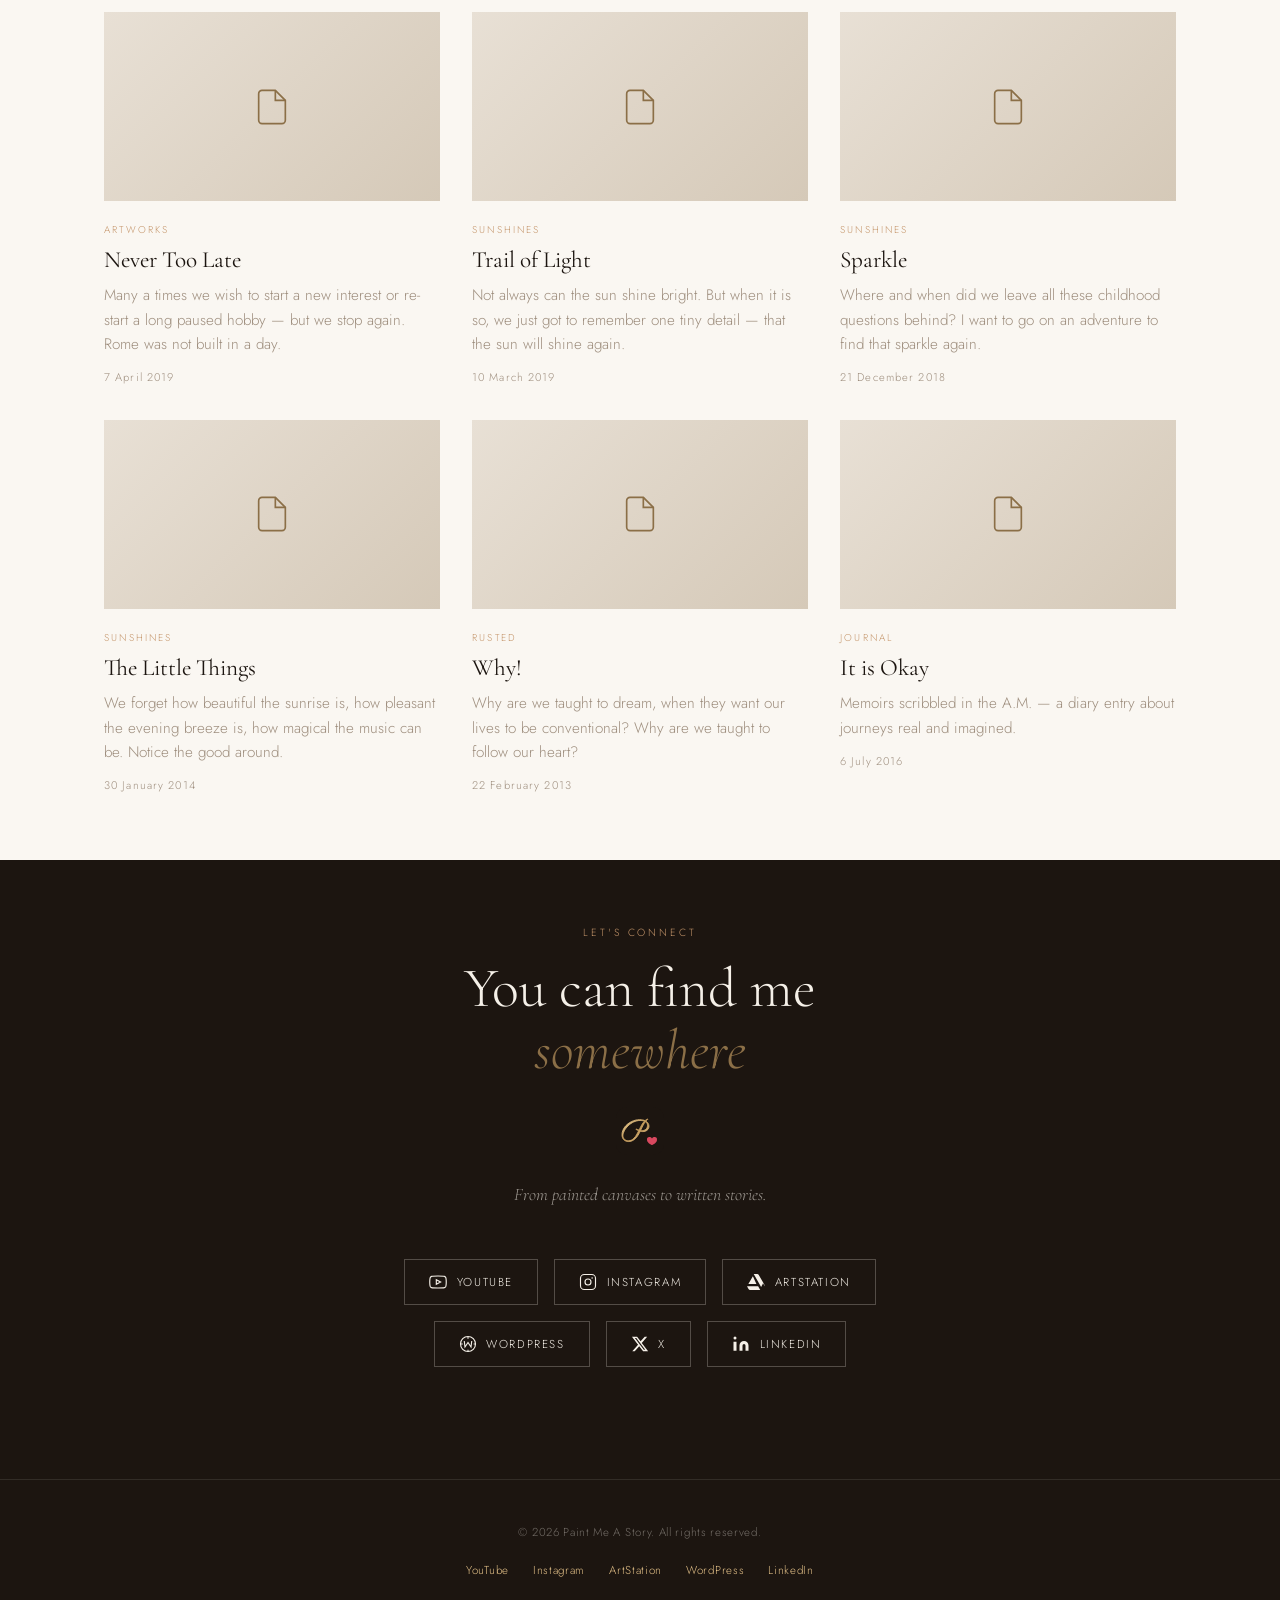
==== commit 12cf5447: "Add files via upload" ====
--- a/index.html
+++ b/index.html
@@ -253,6 +253,8 @@
     .to-top:hover { background: #2b2119; }
     .to-top .top-mark { width: 18px; height: 18px; border-radius: 4px; display: block; }
     @media (max-width: 640px) { .to-top { padding: .42rem .7rem .42rem .6rem; gap: .4rem; font-size: .58rem; letter-spacing: .16em; } .to-top .top-mark { width: 15px; height: 15px; } }   /* matches the shop */
+    /* pictures can't be saved with right-click / long-press / drag */
+    img { -webkit-touch-callout: none; -webkit-user-drag: none; user-select: none; -webkit-user-select: none; }
   </style>
 </head>
 <body>
@@ -756,5 +758,10 @@
     b.addEventListener('click', function () { window.scrollTo({ top: 0, behavior: 'smooth' }); });
   })();
 </script>
+<script>
+/* block right-click, long-press and drag-to-save on pictures (a screenshot is still possible) */
+document.addEventListener('contextmenu', e => { if (e.target.closest('img')) e.preventDefault(); });
+document.addEventListener('dragstart', e => { if (e.target.closest('img')) e.preventDefault(); });
+</script>
 </body>
 </html>
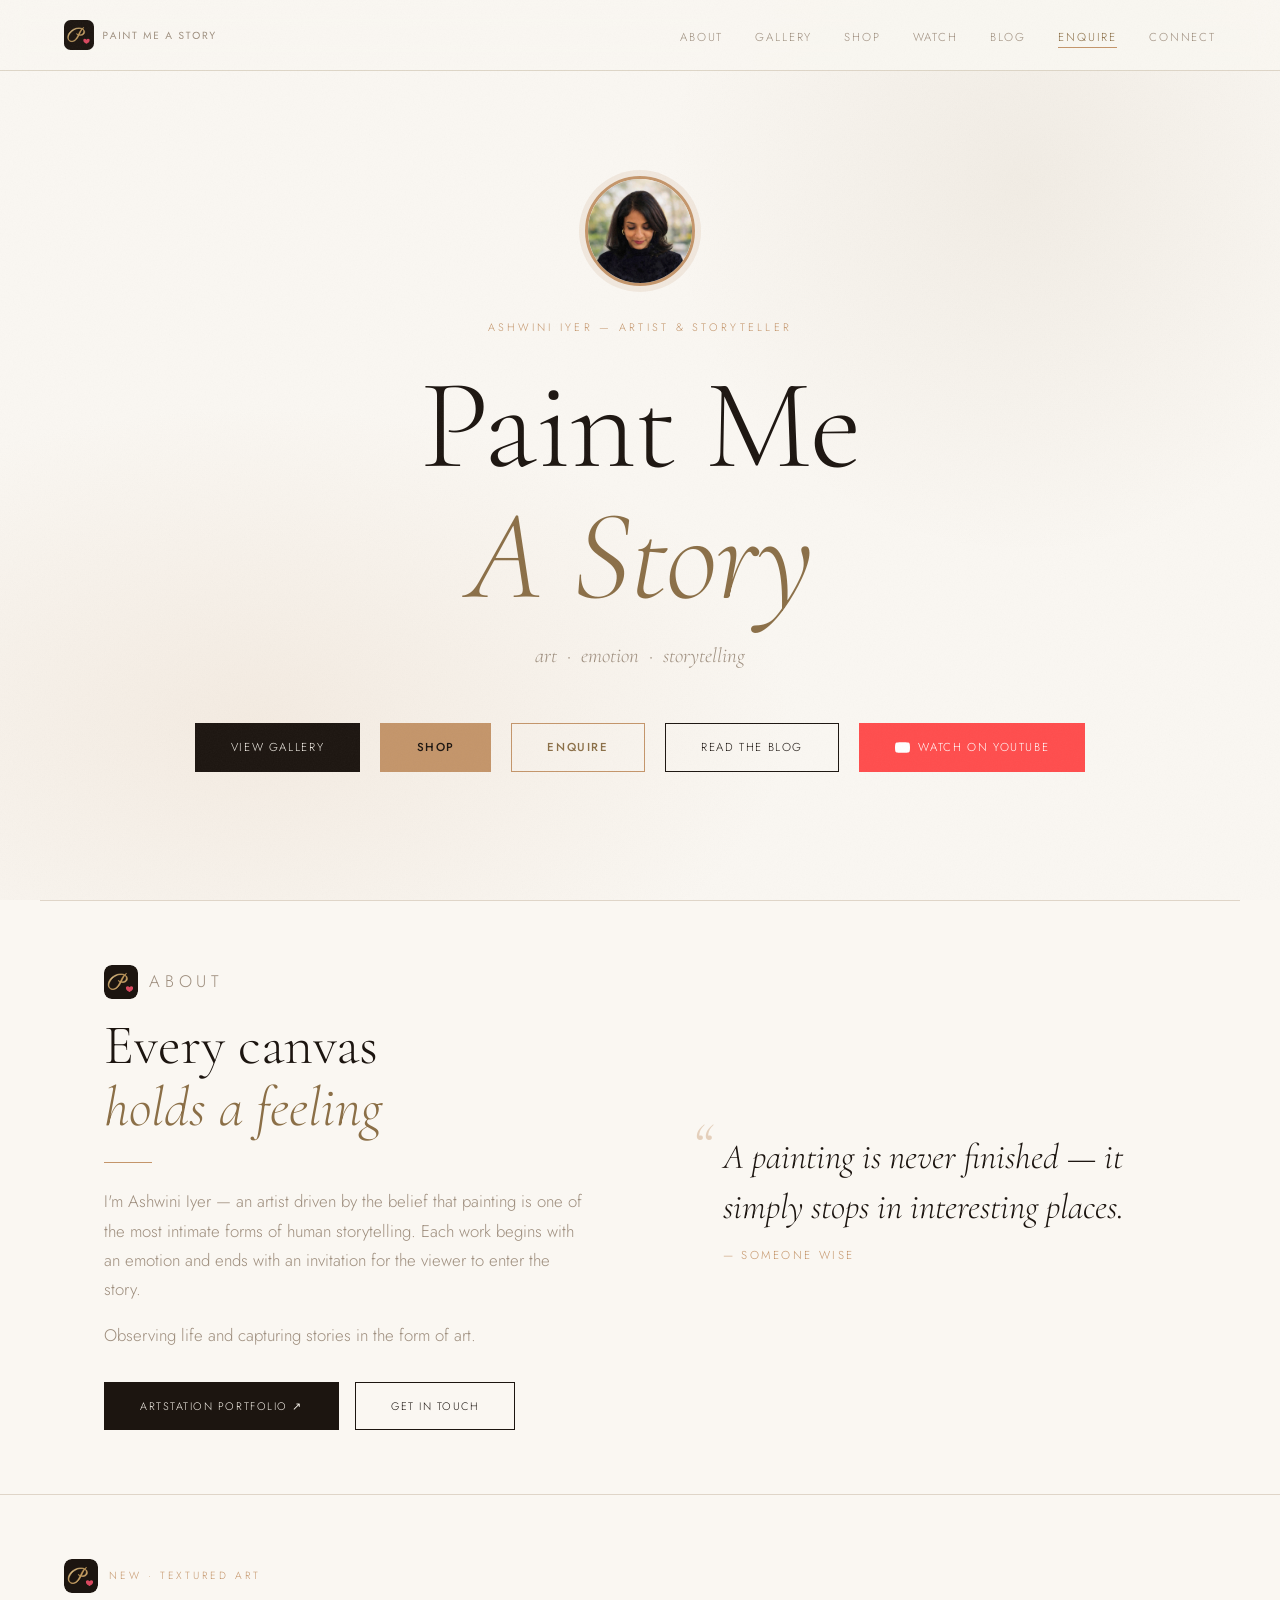
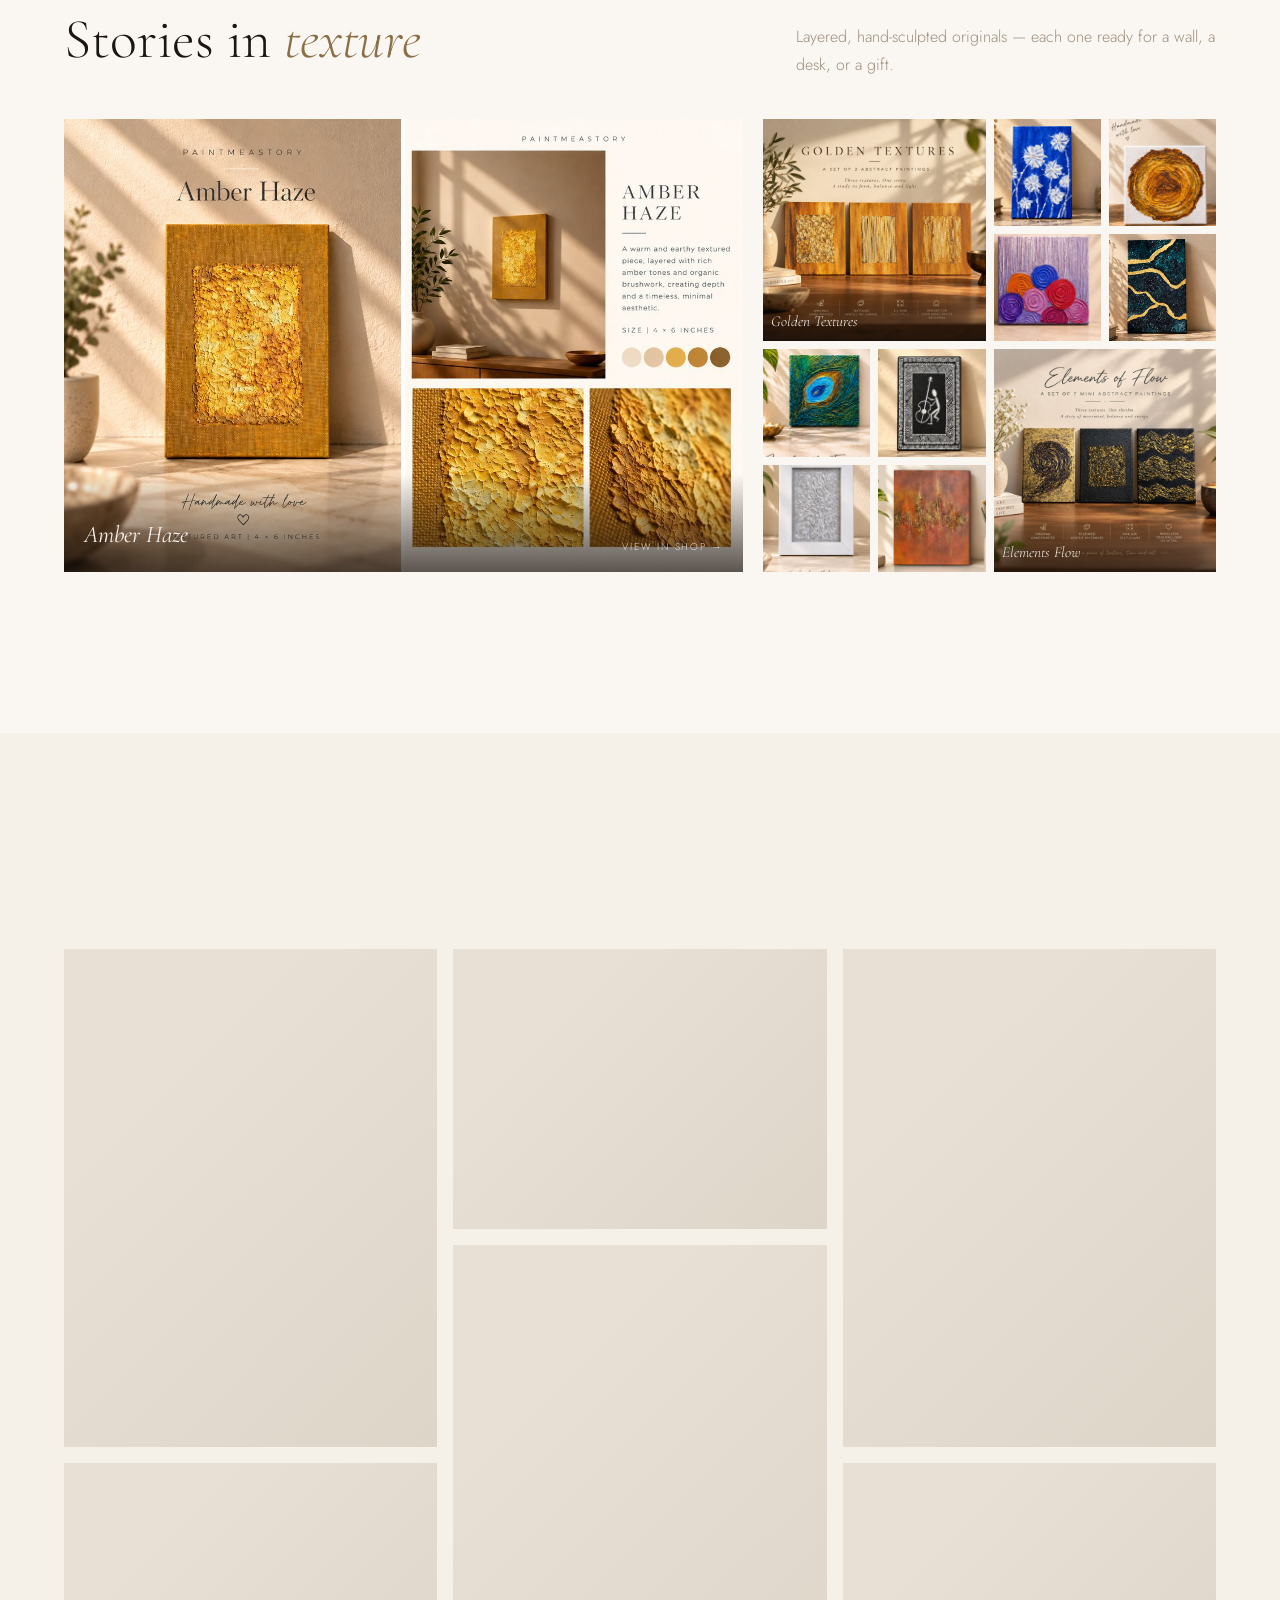
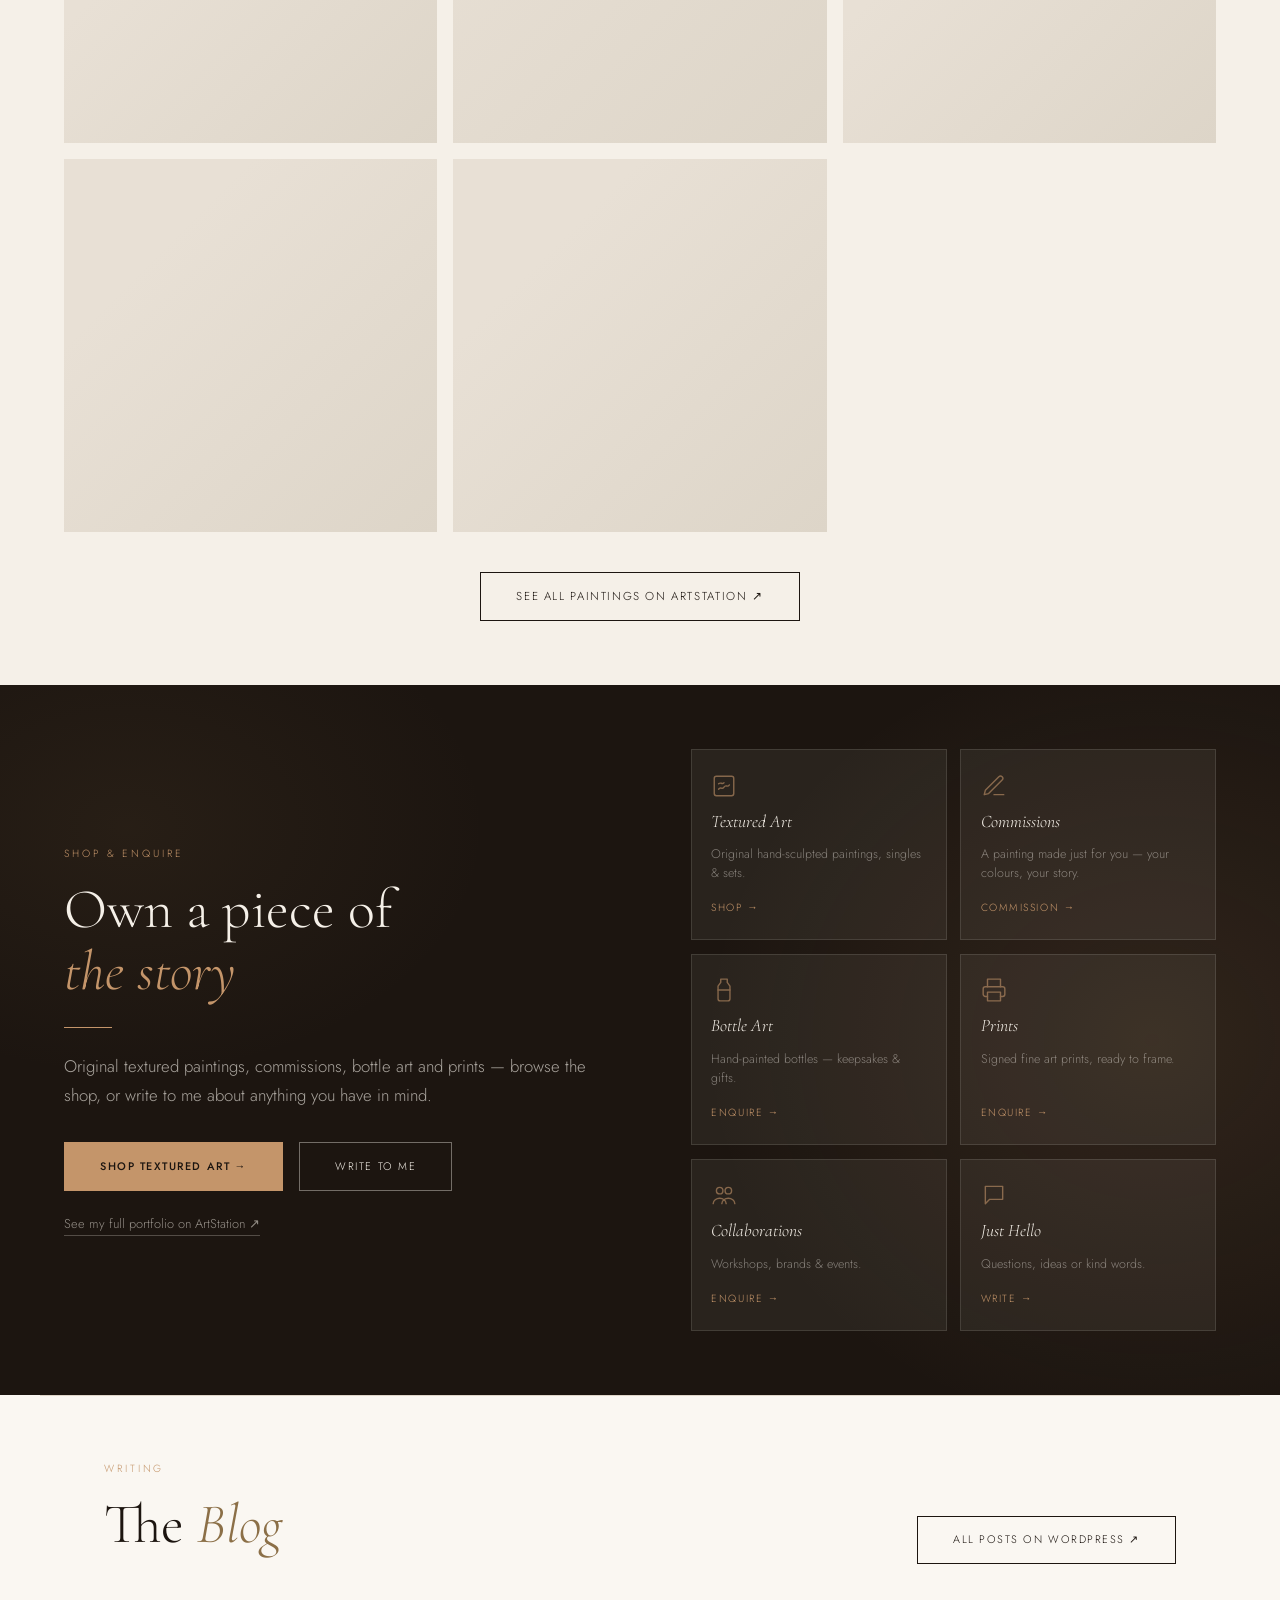
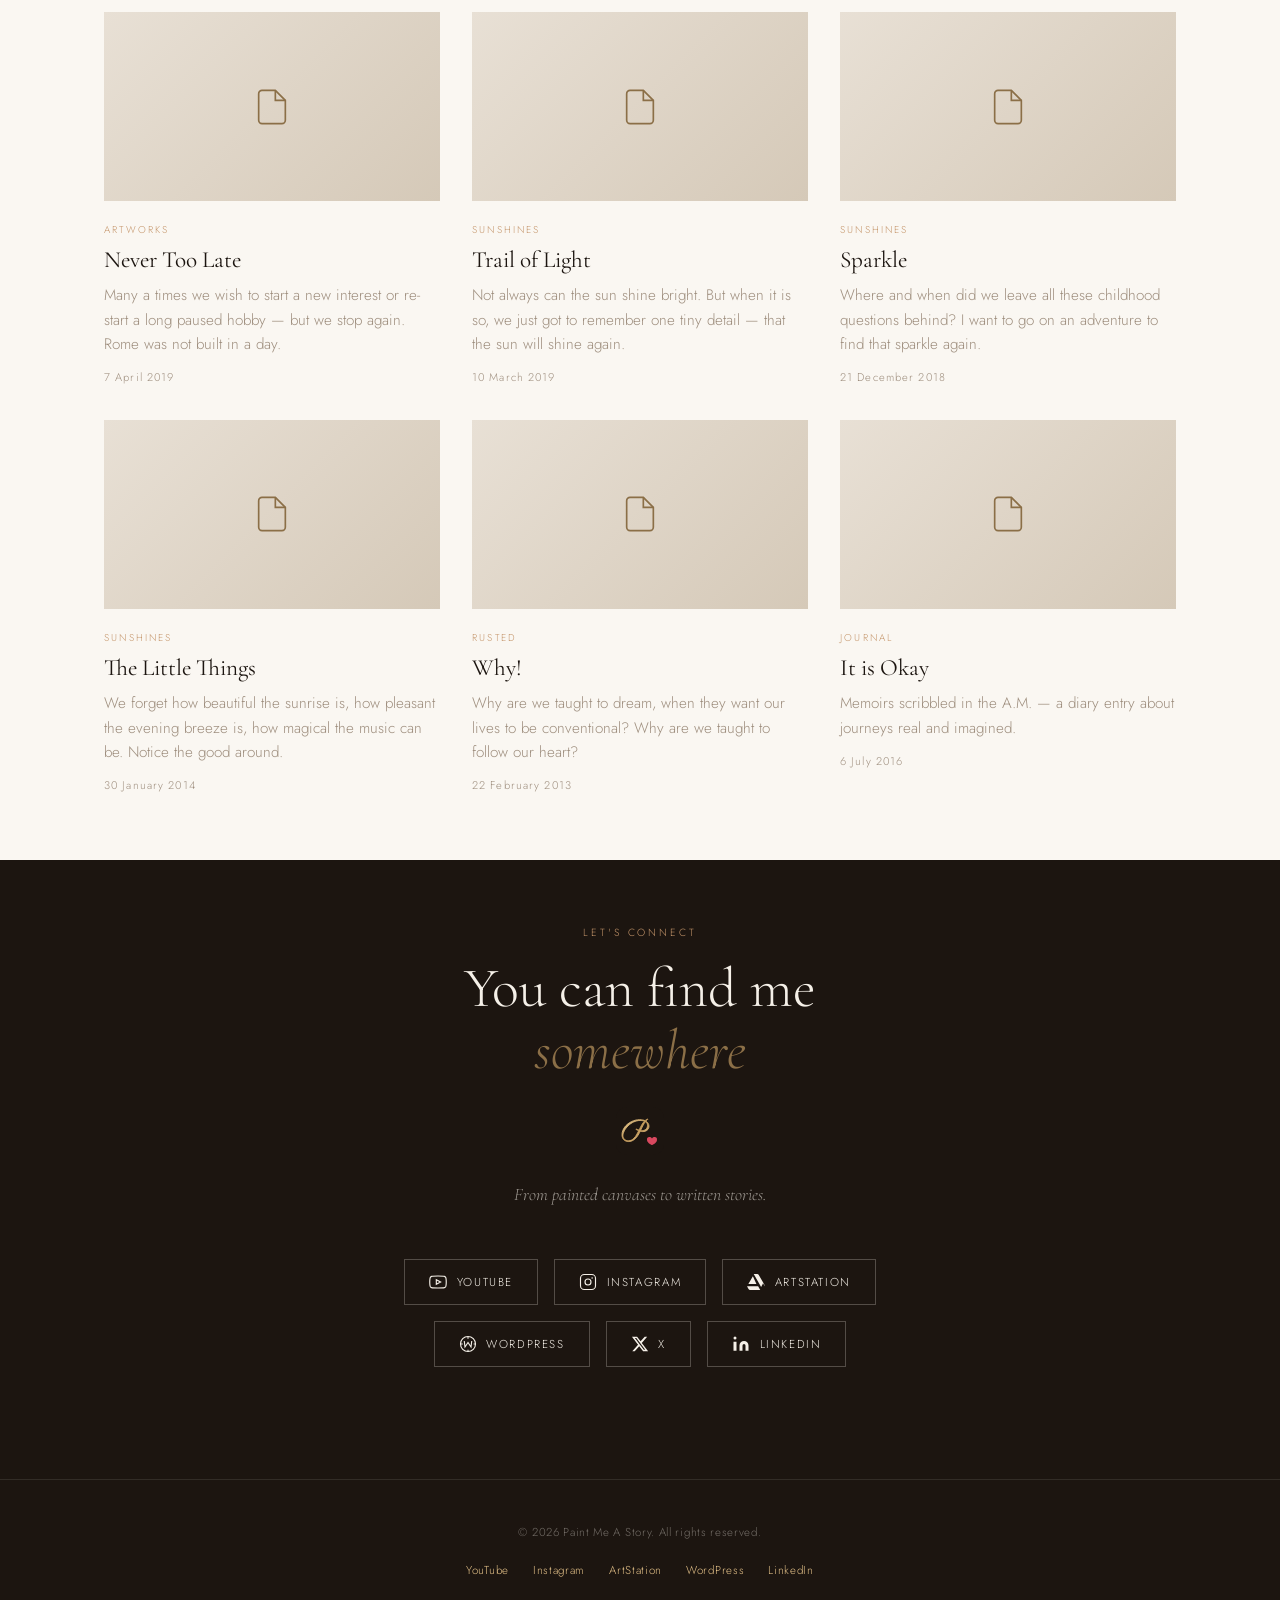
==== commit 0fe8157e: "Add files via upload" ====
--- a/index.html
+++ b/index.html
@@ -605,20 +605,30 @@
   // TEXTURED ART SHOWCASE — reads the same textured-art folder as the shop
   const TX_REPO = 'paintmeastoryofficial-hub/paintmeastory', TX_FOLDER = 'textured-art';
   const TX_BACKUP = [
-  '01-lavender-grove.png', '02-pastel-layers.png', '03-ocean-tones.png', '04-golden-blooms.png',
-  '05-sunlit.png', '06-blue-blooms.png', '07-golden-whirl.png', '08-elements-flow.png',
-  '09-amber-haze.png', '10-golden-textures.jpg', '13-golden-rays.png', '14-golden-impressions.png',
-  '15-golden-bloom.png', '16-midnight-rivers.png', '17-golden-orbit.png', '18-silver-blues.png',
-  '19-ember-pulse.png', '20-pink-cascade.png', '21-coastal-calm.png', '22-tides.png',
-  '23-ember-flow.png', '24-pink-rhythm.png', '25-silver-swirl.png', '26-golden-cascade.png',
-  '27-strings.png', '28-summer-blues.png', '29-little-hearts-4x6in.png', '30-intersect-4x6in.png'
-];
+    '01-lavender-grove.png', '02-pastel-layers.png', '03-ocean-tones.png', '04-golden-blooms.png',
+    '05-sunlit.png', '06-blue-blooms.png', '07-golden-whirl.png', '08-elements-flow.png',
+    '09-amber-haze.png', '10-golden-textures.jpg', '13-golden-rays.png', '14-golden-impressions.png',
+    '15-golden-bloom.png', '16-midnight-rivers.png', '17-golden-orbit.png', '18-silver-blues.png',
+    '19-ember-pulse.png', '20-pink-cascade.png', '21-coastal-calm.png', '22-tides.png',
+    '23-ember-flow.png', '24-pink-rhythm.png', '25-silver-swirl.png', '26-golden-cascade.png',
+    '27-strings.png', '28-summer-blues.png', '29-little-hearts-4x6in.png', '30-intersect-4x6in.png',
+    '31-meadow-glow-4x6in.png', '32-moonlit-mountains-8x10in.png', '33-autumn-path-4x6in.png', '34-kaleido-face-4x6in.png',
+    '35-rings-of-time-4x4in.png', '36-pink-bloom-4x6in.png', '37-om-8x20in.png', '38-azure-drift-4x4in.png',
+    '39-faceless-journey-4x6in.png', '40-spectrum-flow-4x4in.png', '41-jewel-of-the-forest-6x6in.png', '42-petal-poetry-6x6in.png',
+    '43-mystic-gaze-6x6in.png'
+  ];
   const txExt = /\.(jpe?g|png|webp|gif|avif)$/i;
   const txTitle = f => f.replace(txExt, '').replace(/^\d+[\s._-]*/, '')
     .replace(/[\s._-]*\d+(?:\.\d+)?\s*[x×]\s*\d+(?:\.\d+)?(?:\s*in(?:ch(?:es)?)?)?$/i, '').replace(/[-_]+/g, ' ').trim()
     .replace(/\b\w/g, c => c.toUpperCase()).replace(/(?!^)\b(Of|And|The|In|On|A|An|To|For|With)\b/g, w => w.toLowerCase()) || 'Untitled';
   const txShuffle = a => { a = a.slice(); for (let i = a.length - 1; i > 0; i--) { const j = Math.floor(Math.random() * (i + 1)); [a[i], a[j]] = [a[j], a[i]]; } return a; };
   async function txFiles() {
+    // the list the GitHub step keeps next to the lite copies (no request limits)
+    try {
+      const r = await fetch('textured-art-lite/paintings.json?t=' + Date.now(), { cache: 'no-store' });
+      if (r.ok) { const f = (await r.json()).filter(n => txExt.test(n)); if (f.length) return f; }
+    } catch (e) {}
+    // otherwise ask GitHub directly (limited to ~60 asks an hour per connection)
     try {
       const r = await fetch('https://api.github.com/repos/' + TX_REPO + '/contents/' + TX_FOLDER, { cache: 'no-store' });
       if (!r.ok) throw 0;
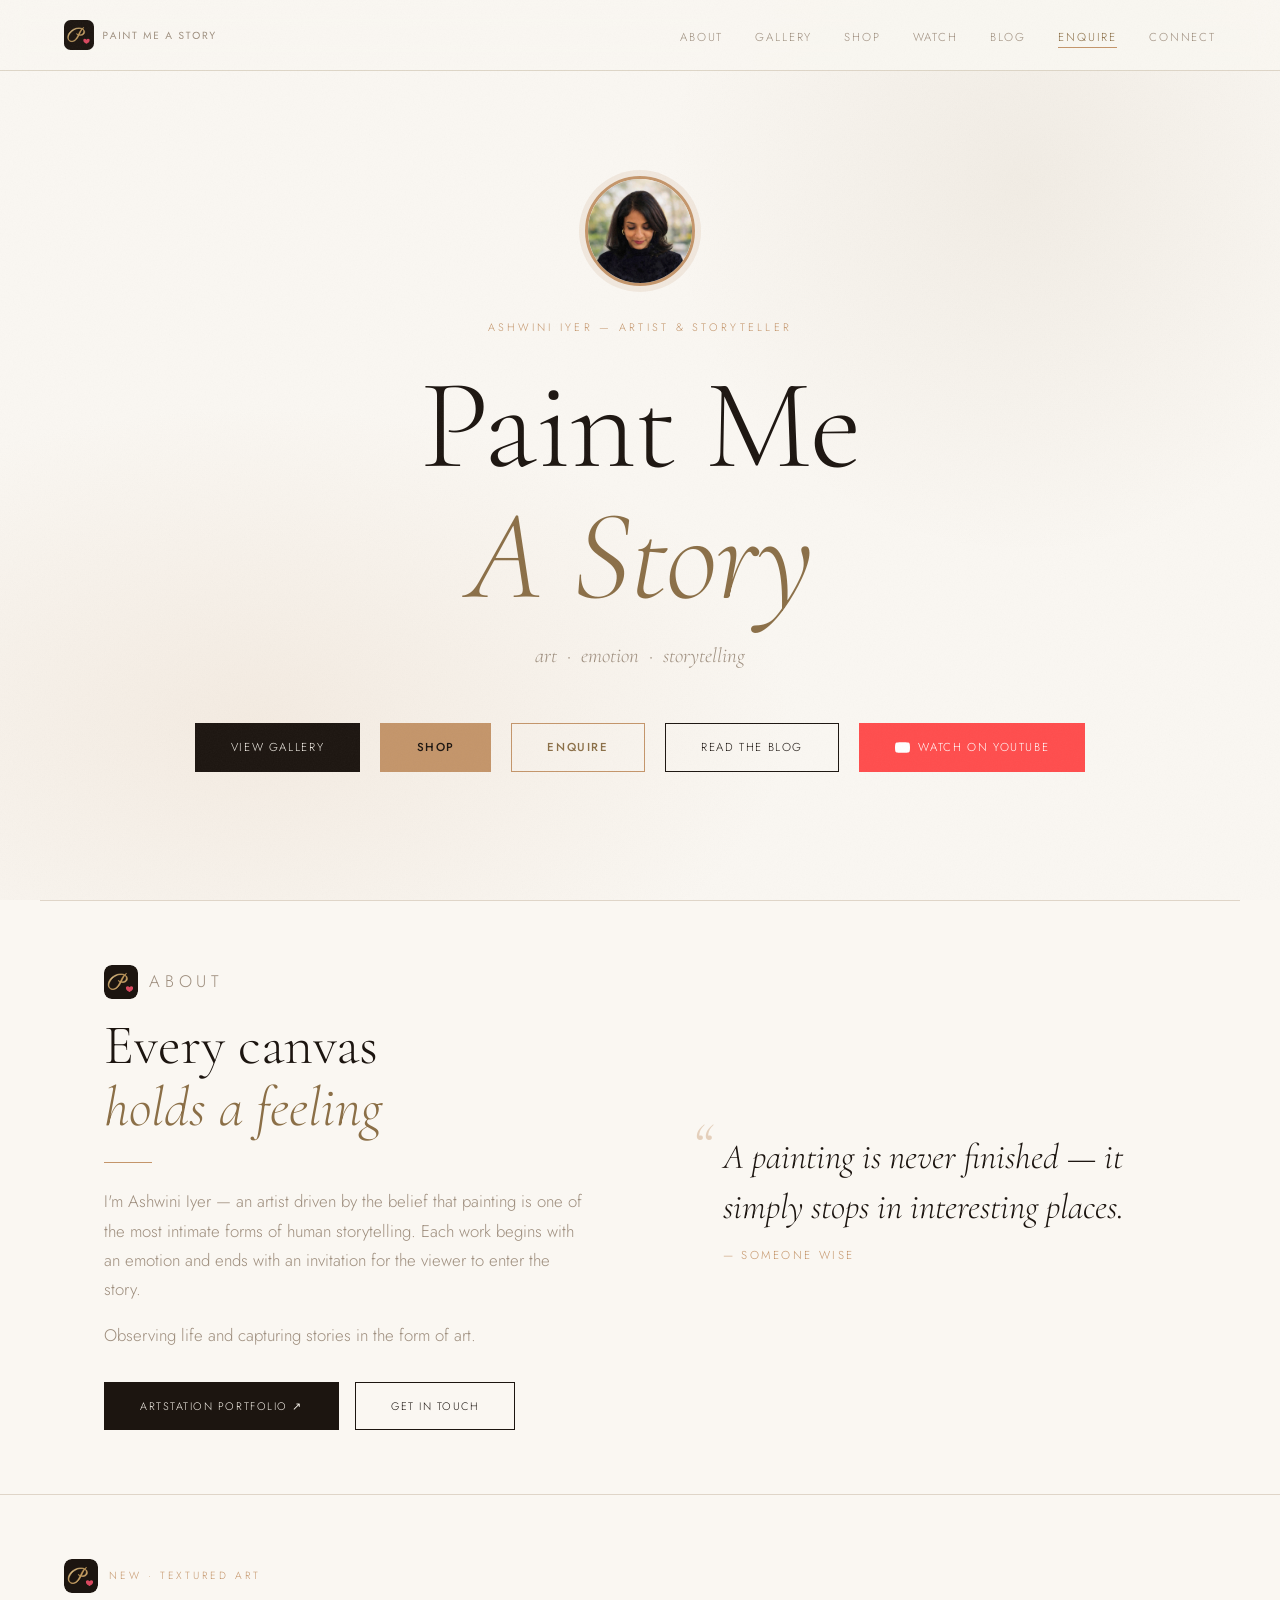
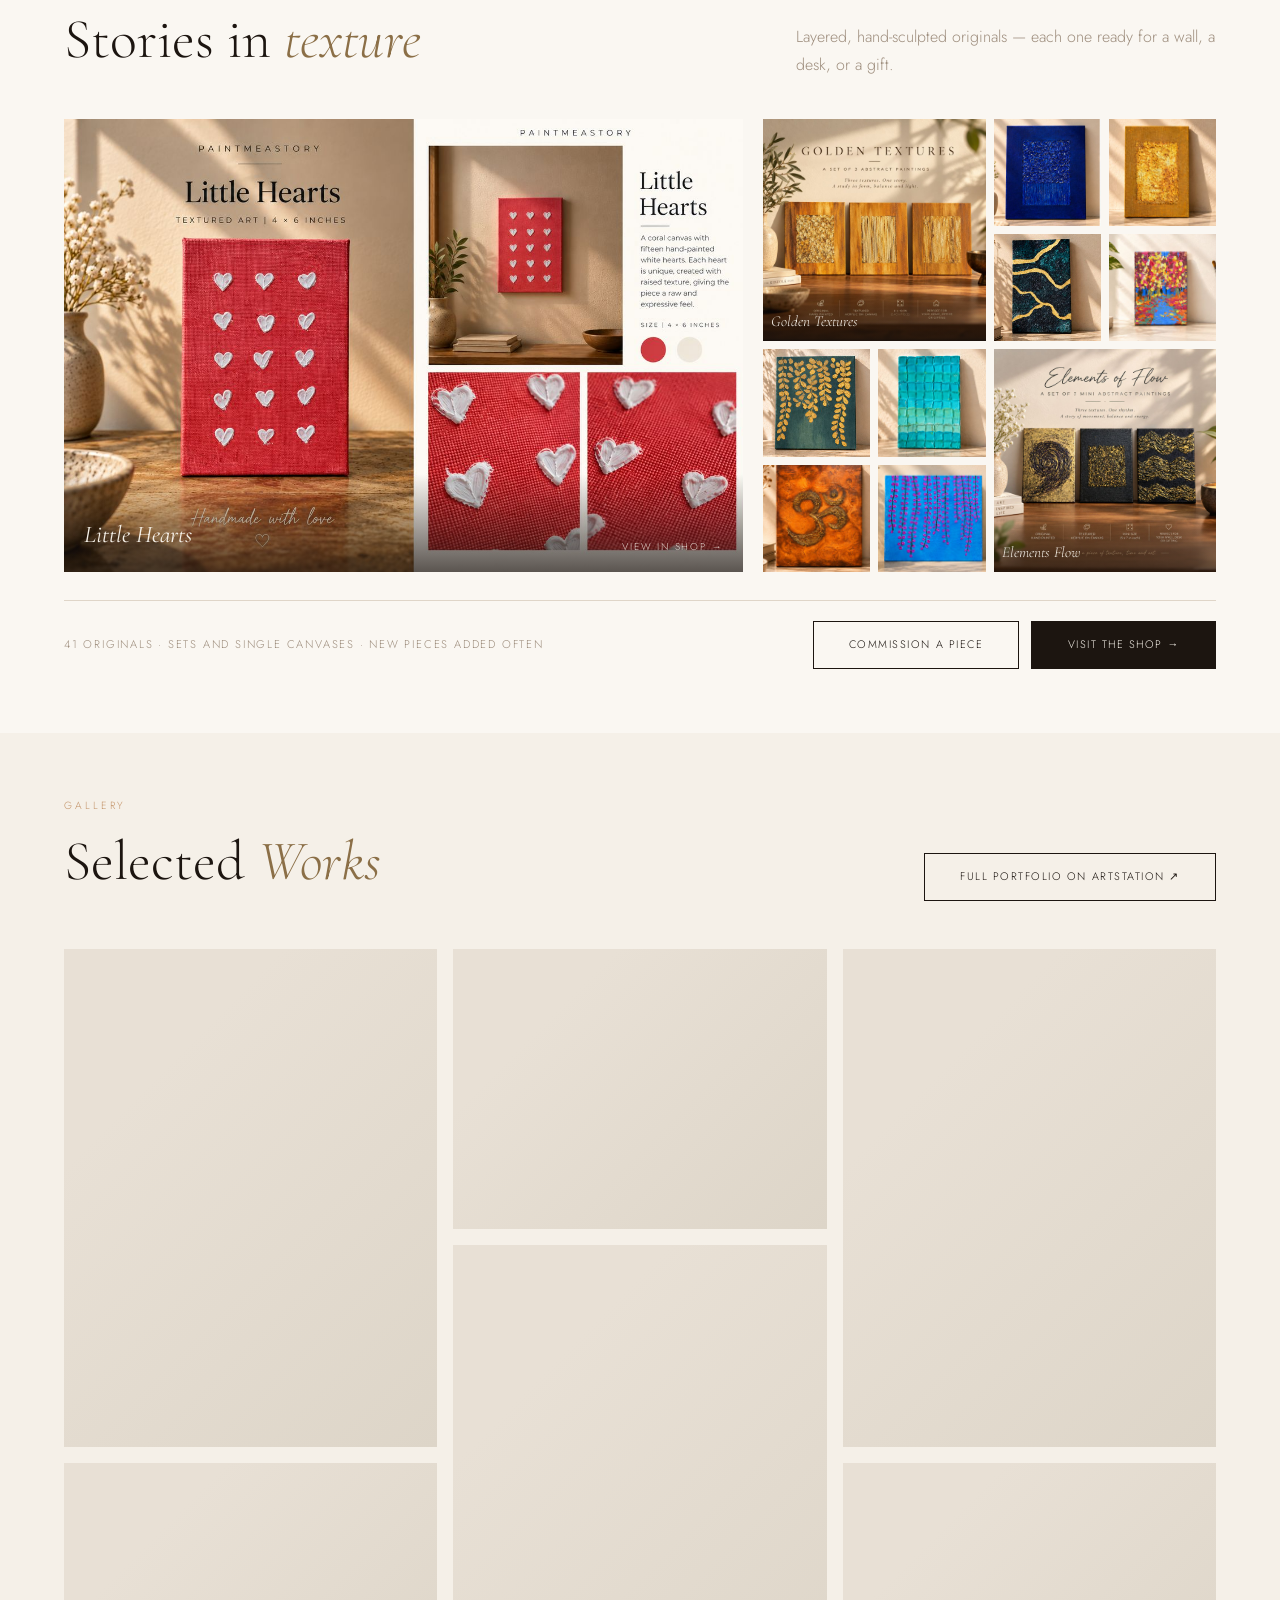
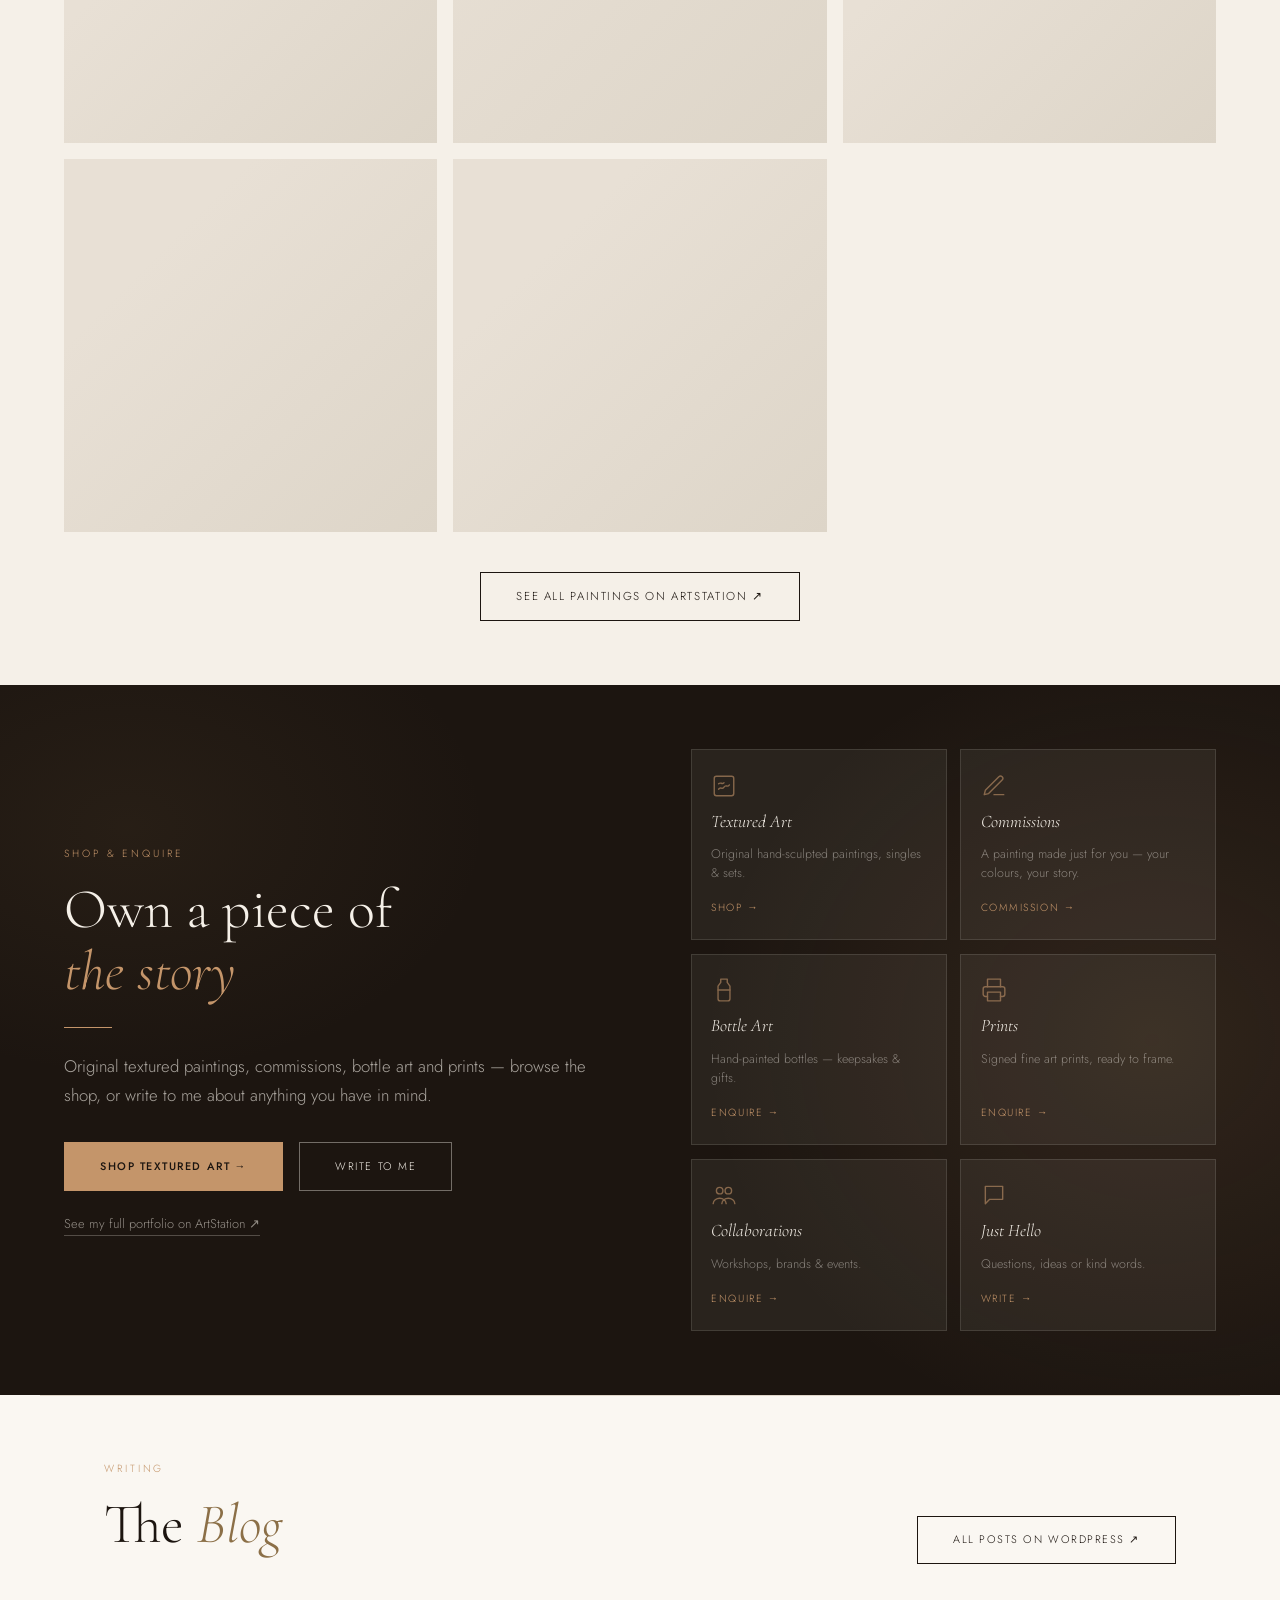
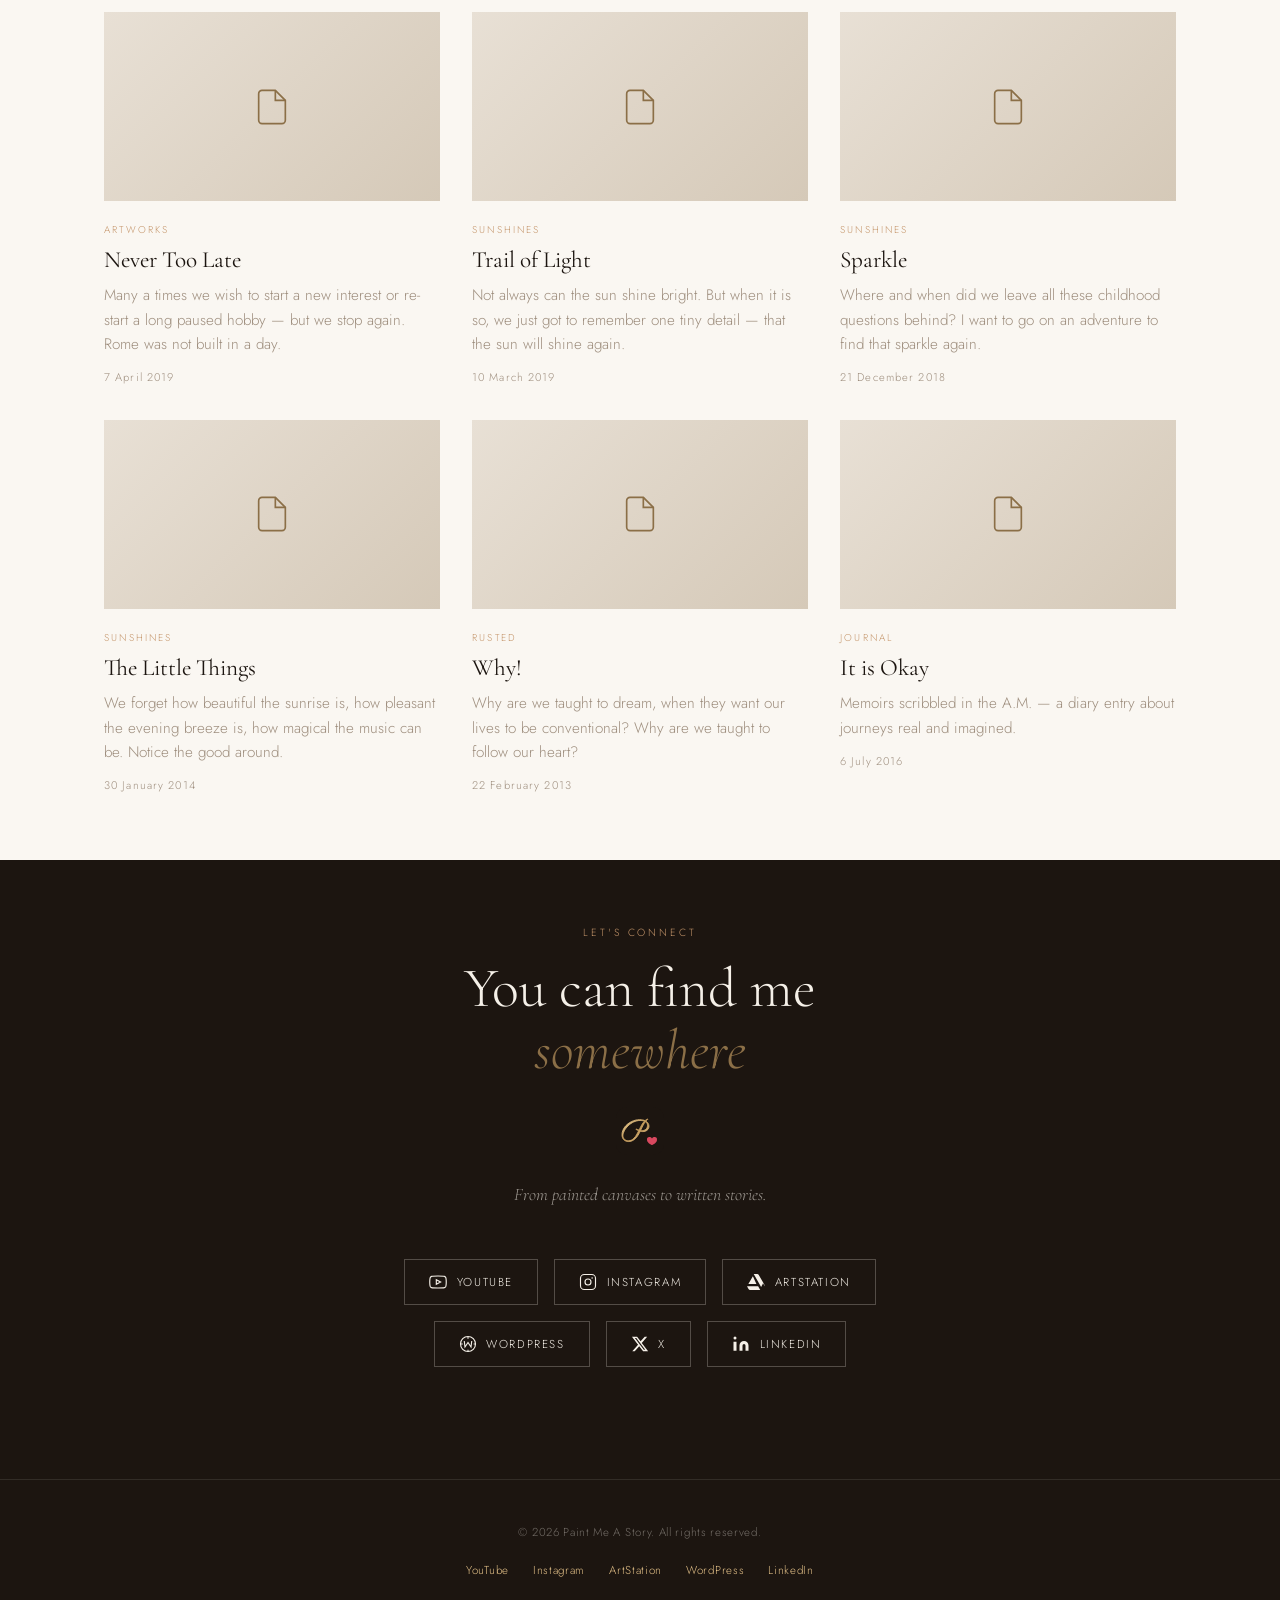
==== commit 2dc623ec: "Add files via upload" ====
--- a/index.html
+++ b/index.html
@@ -623,22 +623,20 @@
     .replace(/\b\w/g, c => c.toUpperCase()).replace(/(?!^)\b(Of|And|The|In|On|A|An|To|For|With)\b/g, w => w.toLowerCase()) || 'Untitled';
   const txShuffle = a => { a = a.slice(); for (let i = a.length - 1; i > 0; i--) { const j = Math.floor(Math.random() * (i + 1)); [a[i], a[j]] = [a[j], a[i]]; } return a; };
   async function txFiles() {
-    // the list the GitHub step keeps next to the lite copies (no request limits)
+    // ask GitHub (freshest, but limited to ~60 asks an hour) and read the list file (no limit) together
+    const api = fetch('https://api.github.com/repos/' + TX_REPO + '/contents/' + TX_FOLDER, { cache: 'no-store' })
+      .then(r => r.ok ? r.json() : Promise.reject()).then(a => a.filter(x => x.type === 'file' && txExt.test(x.name)).map(x => x.name));
+    const file = fetch('textured-art-lite/paintings.json?t=' + Date.now(), { cache: 'no-store' })
+      .then(r => r.ok ? r.json() : Promise.reject()).then(a => { a = a.filter(n => txExt.test(n)); return a.length ? a : Promise.reject(); });
+    const wait = ms => new Promise((_, no) => setTimeout(no, ms));
     try {
-      const r = await fetch('textured-art-lite/paintings.json?t=' + Date.now(), { cache: 'no-store' });
-      if (r.ok) { const f = (await r.json()).filter(n => txExt.test(n)); if (f.length) return f; }
-    } catch (e) {}
-    // otherwise ask GitHub directly (limited to ~60 asks an hour per connection)
-    try {
-      const r = await fetch('https://api.github.com/repos/' + TX_REPO + '/contents/' + TX_FOLDER, { cache: 'no-store' });
-      if (!r.ok) throw 0;
-      const f = (await r.json()).filter(x => x.type === 'file' && txExt.test(x.name)).map(x => x.name);
+      const f = await Promise.race([api, wait(4000)]);
       try { localStorage.setItem('pmas-files', JSON.stringify(f)); } catch (e) {}
       return f;
-    } catch (e) {
-      try { const s = JSON.parse(localStorage.getItem('pmas-files') || 'null'); if (s && s.length) return s; } catch (e2) {}
-      return TX_BACKUP;
-    }
+    } catch (e) {}
+    try { return await file; } catch (e) {}
+    try { const s = JSON.parse(localStorage.getItem('pmas-files') || 'null'); if (s && s.length) return s; } catch (e2) {}
+    return TX_BACKUP;
   }
   // WHERE THE PAINTING SITS in each picture (left, top, right, bottom as a share of the
   // picture), so small tiles can zoom in on it. New uploads use a typical position.
